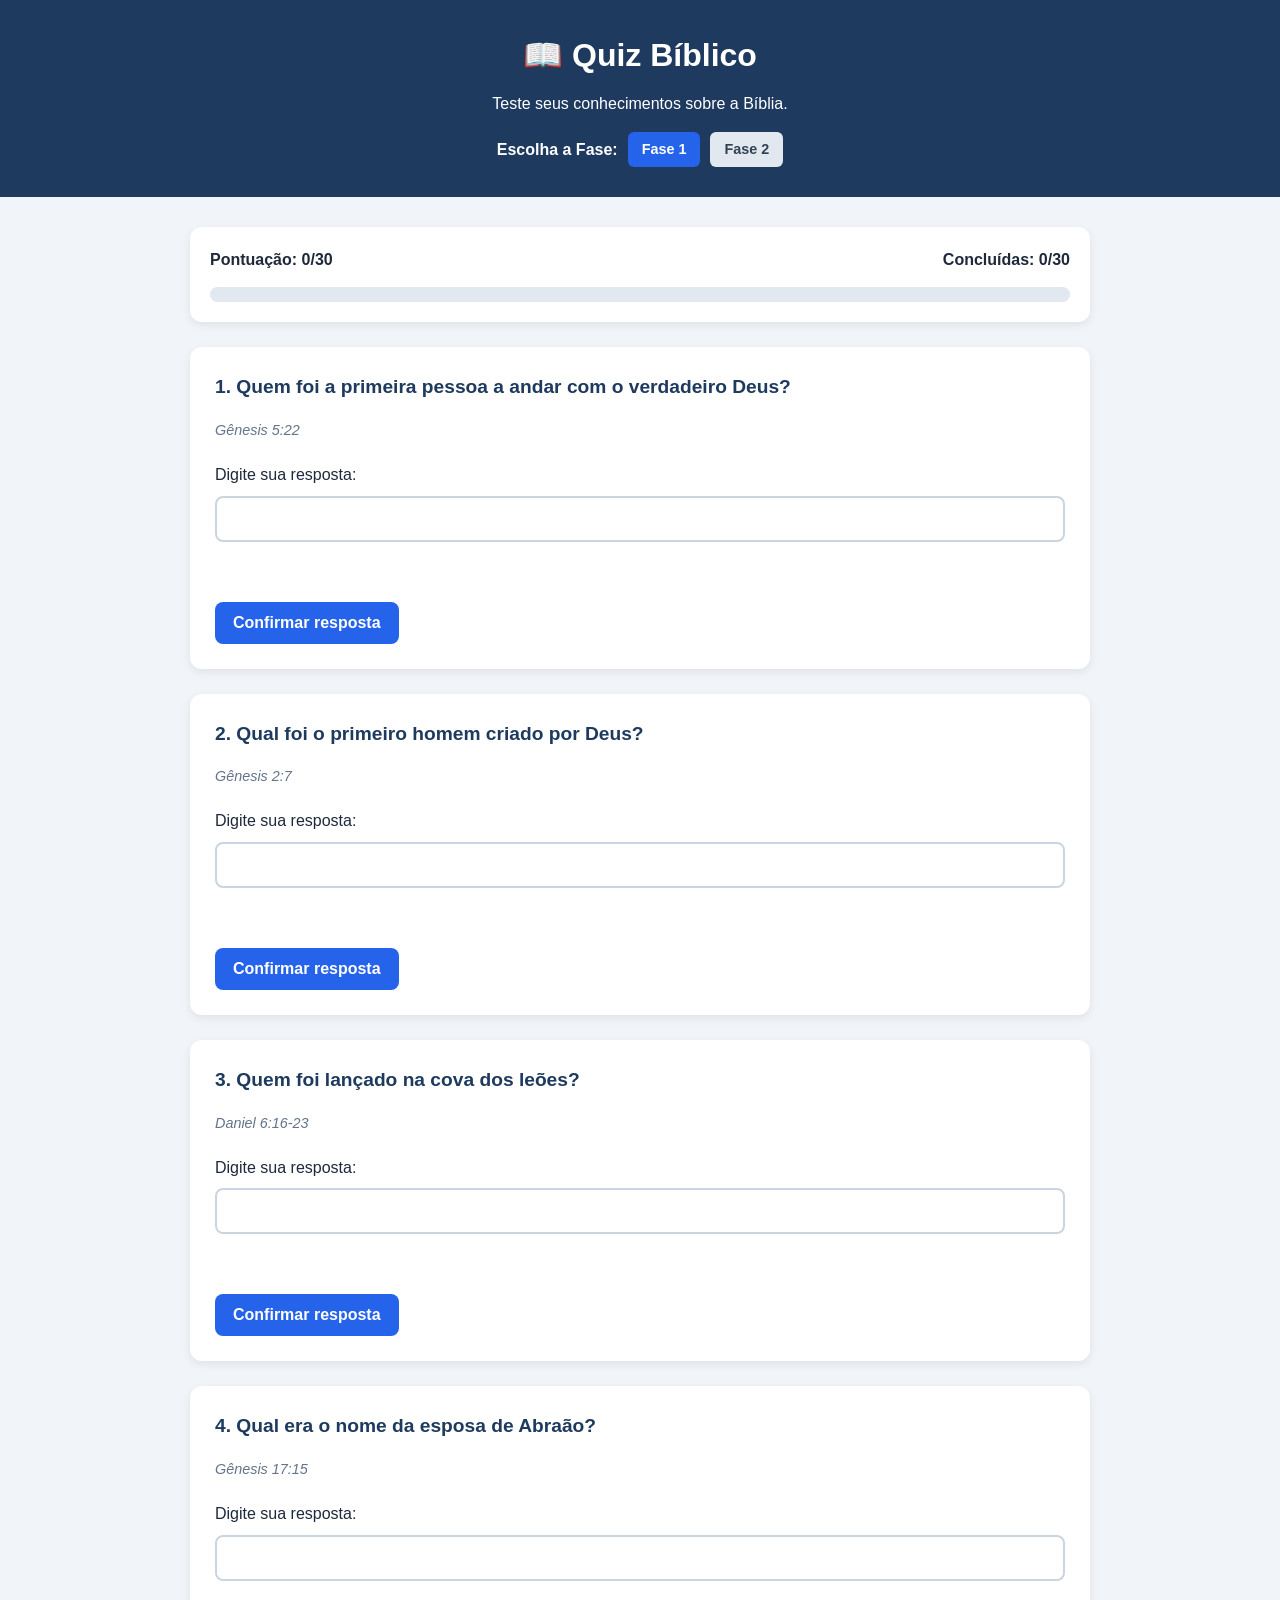
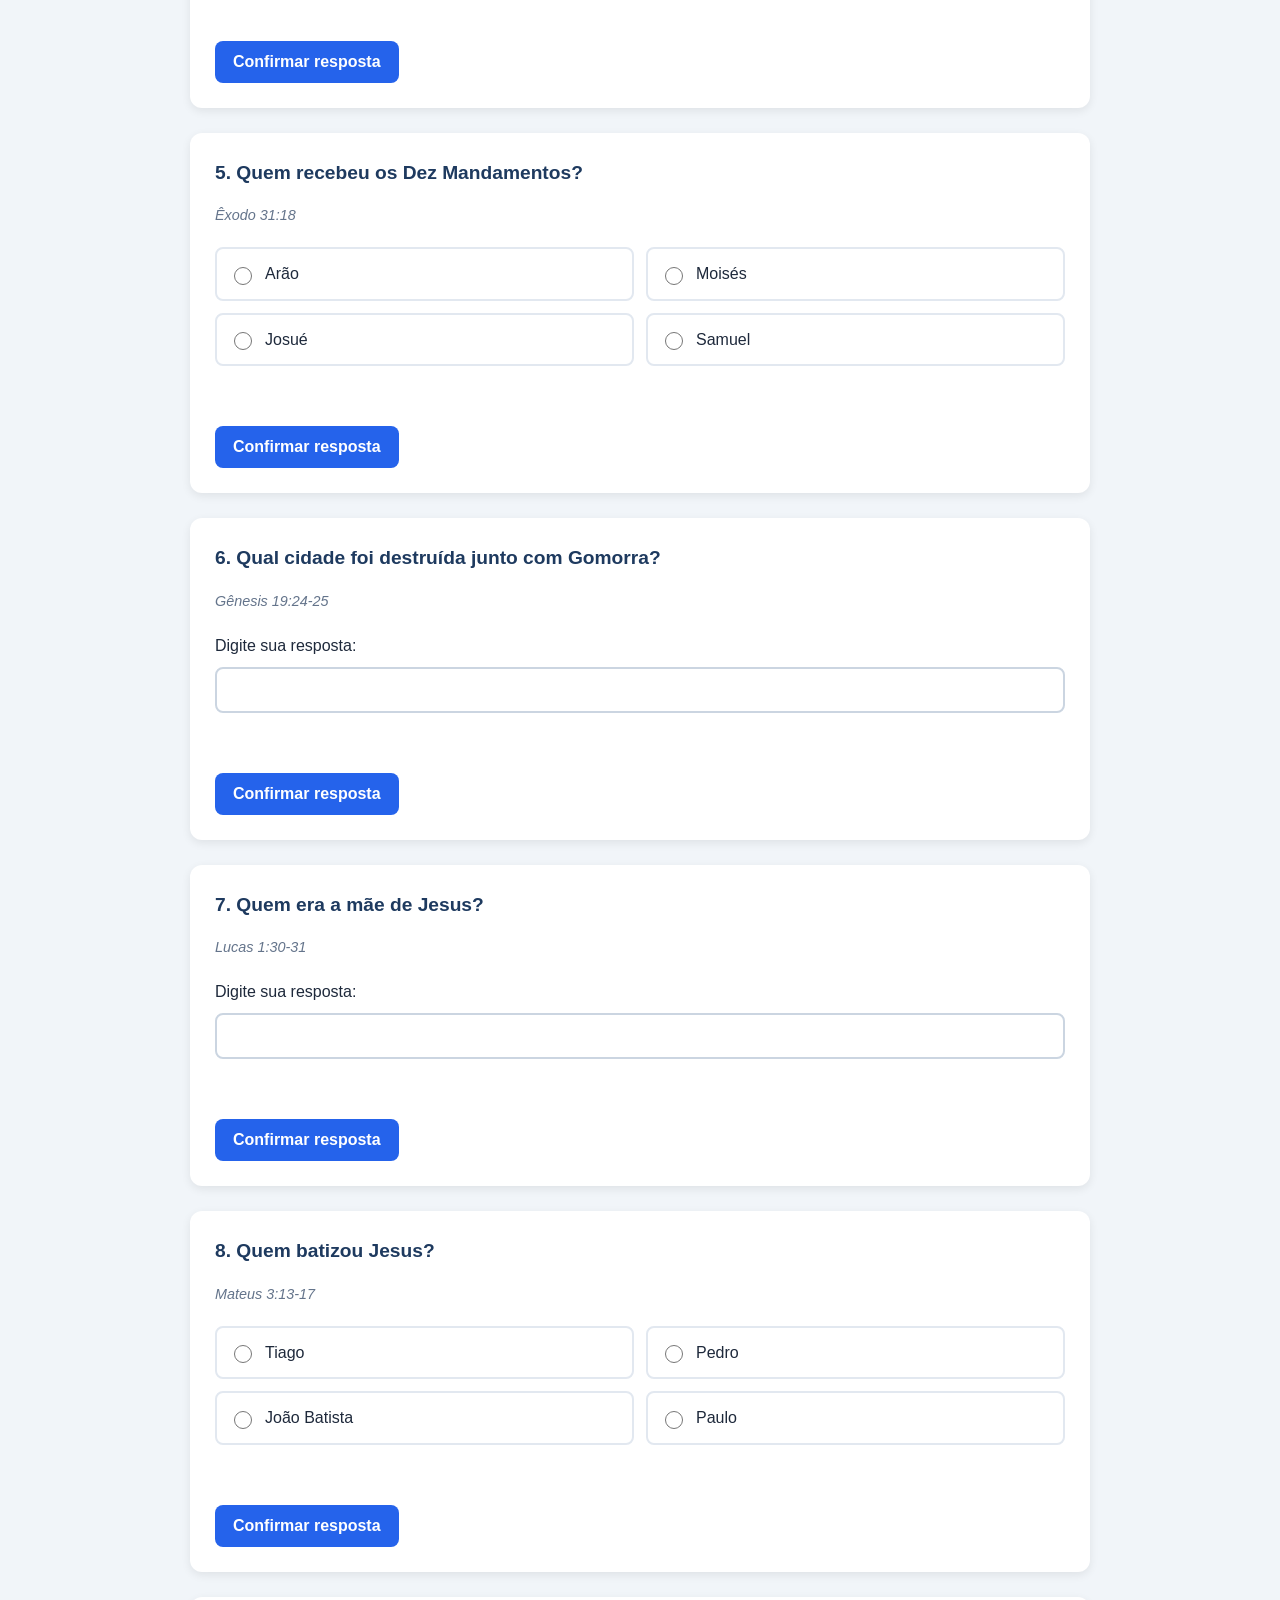
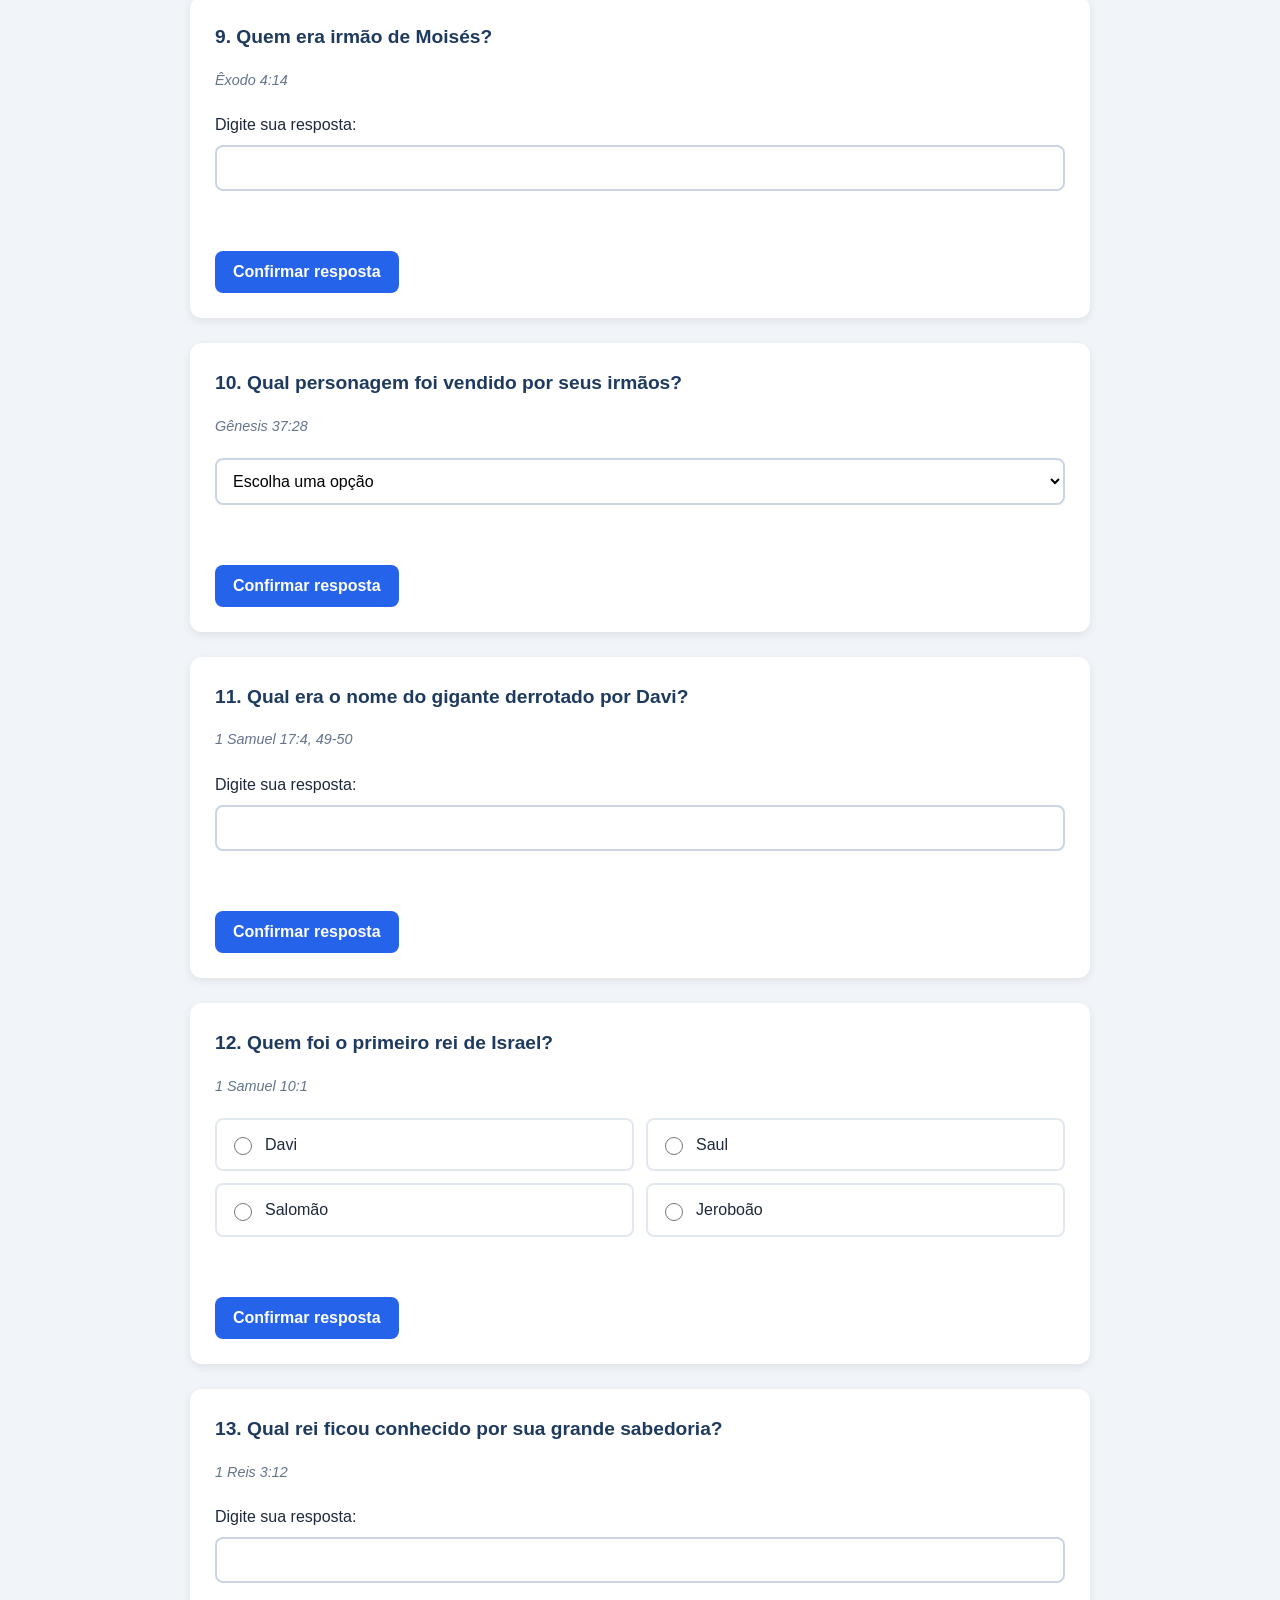
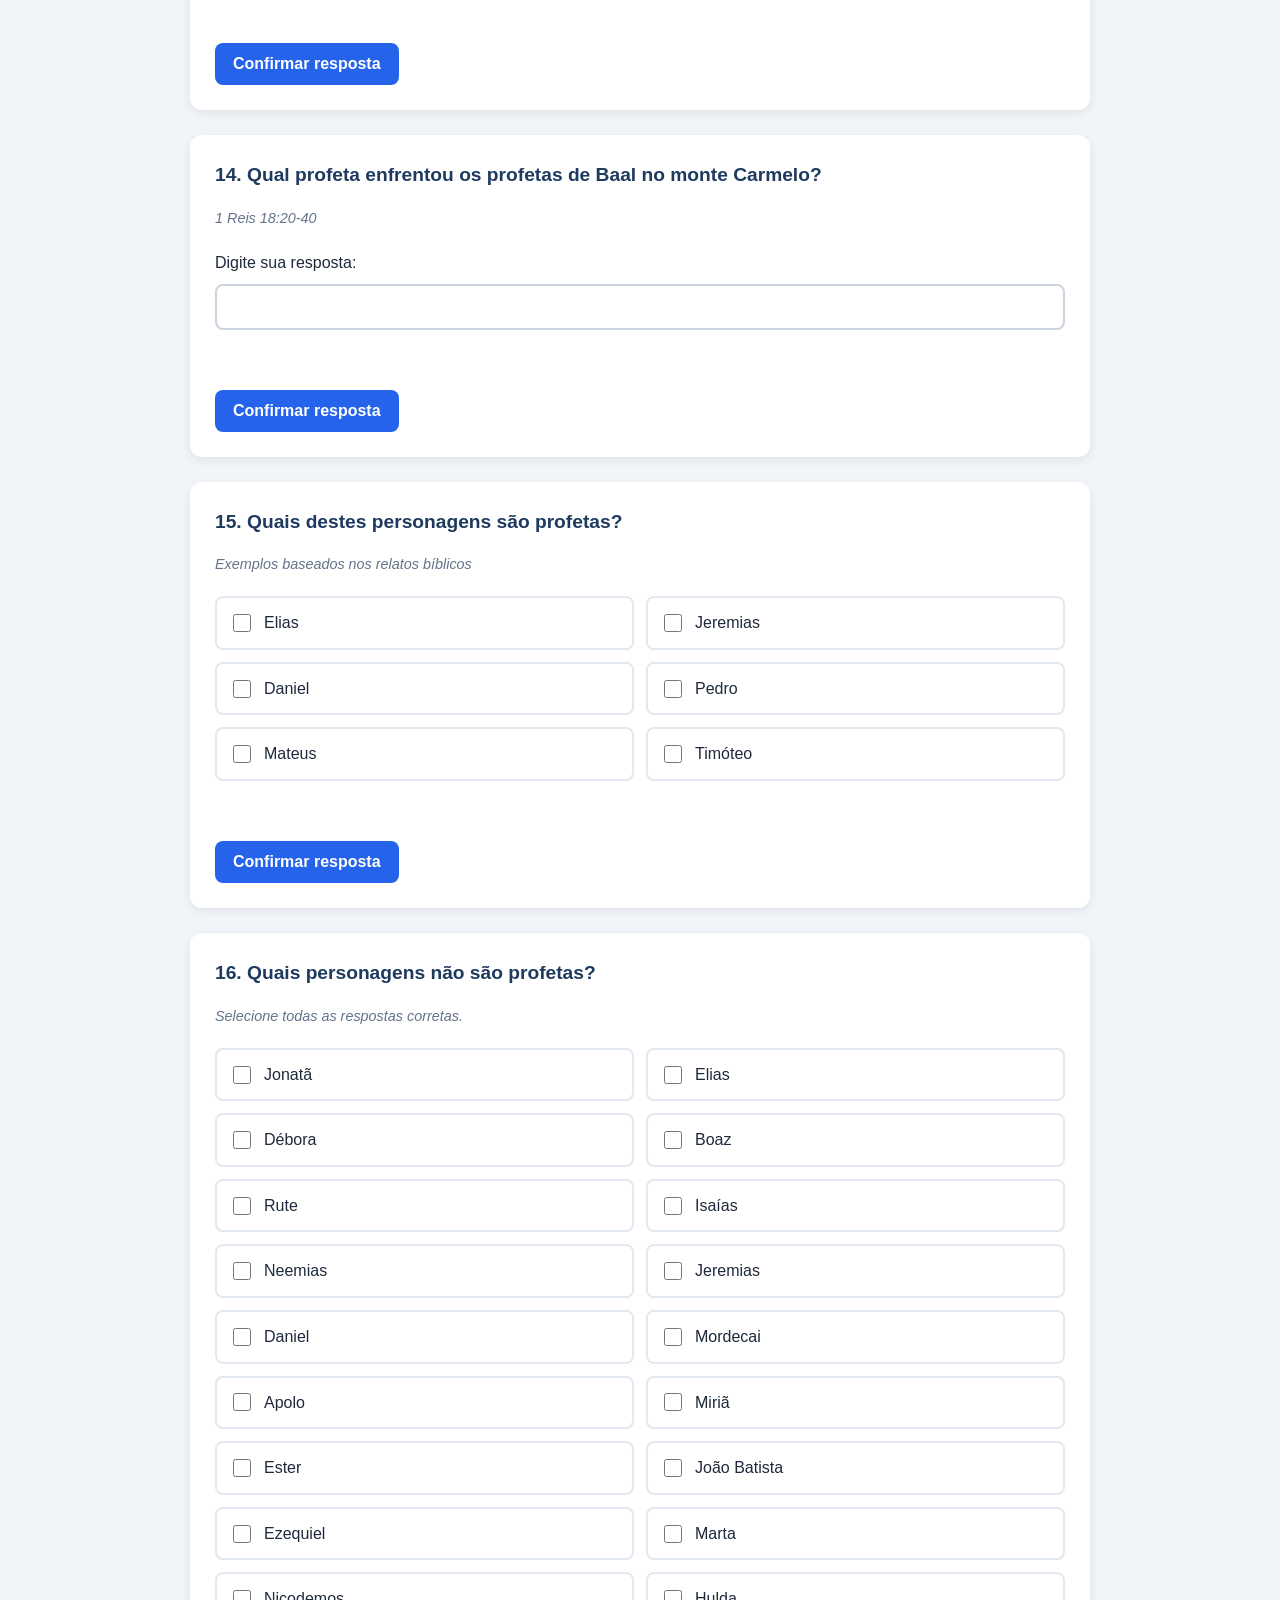
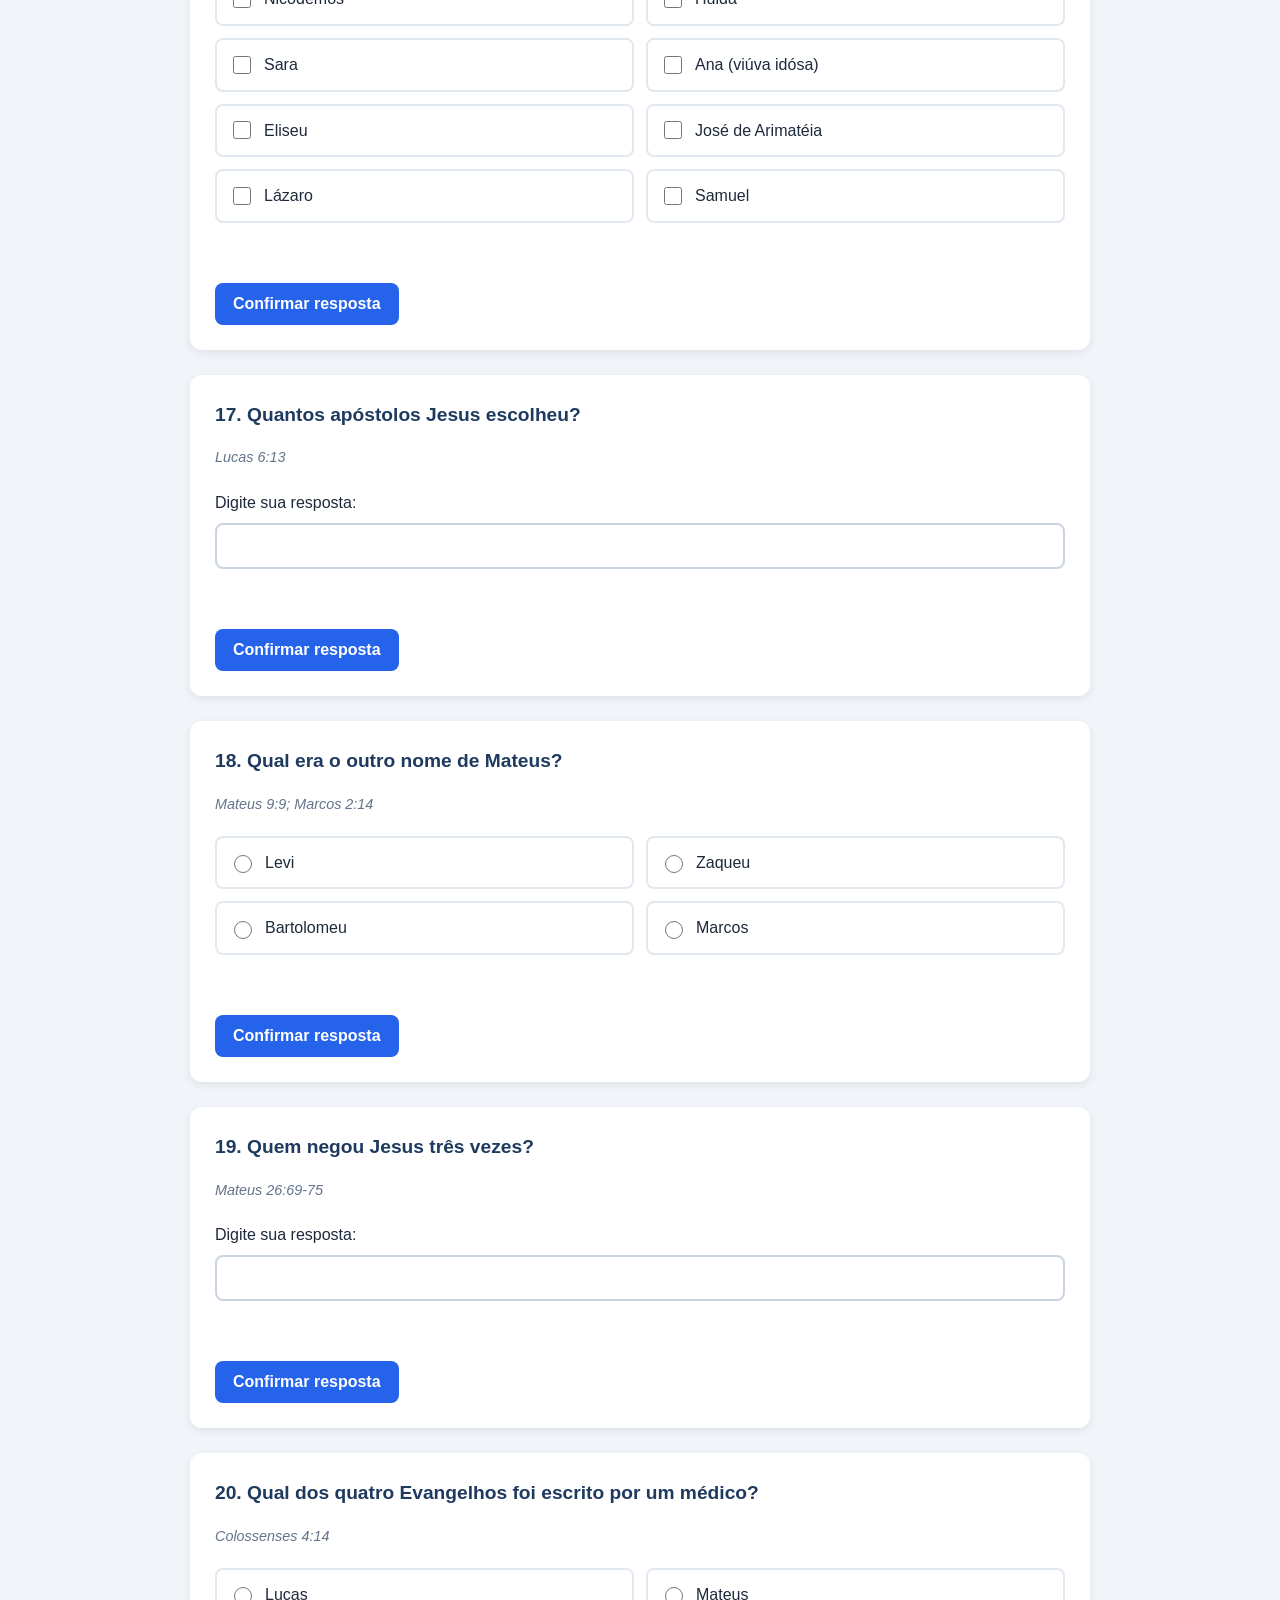
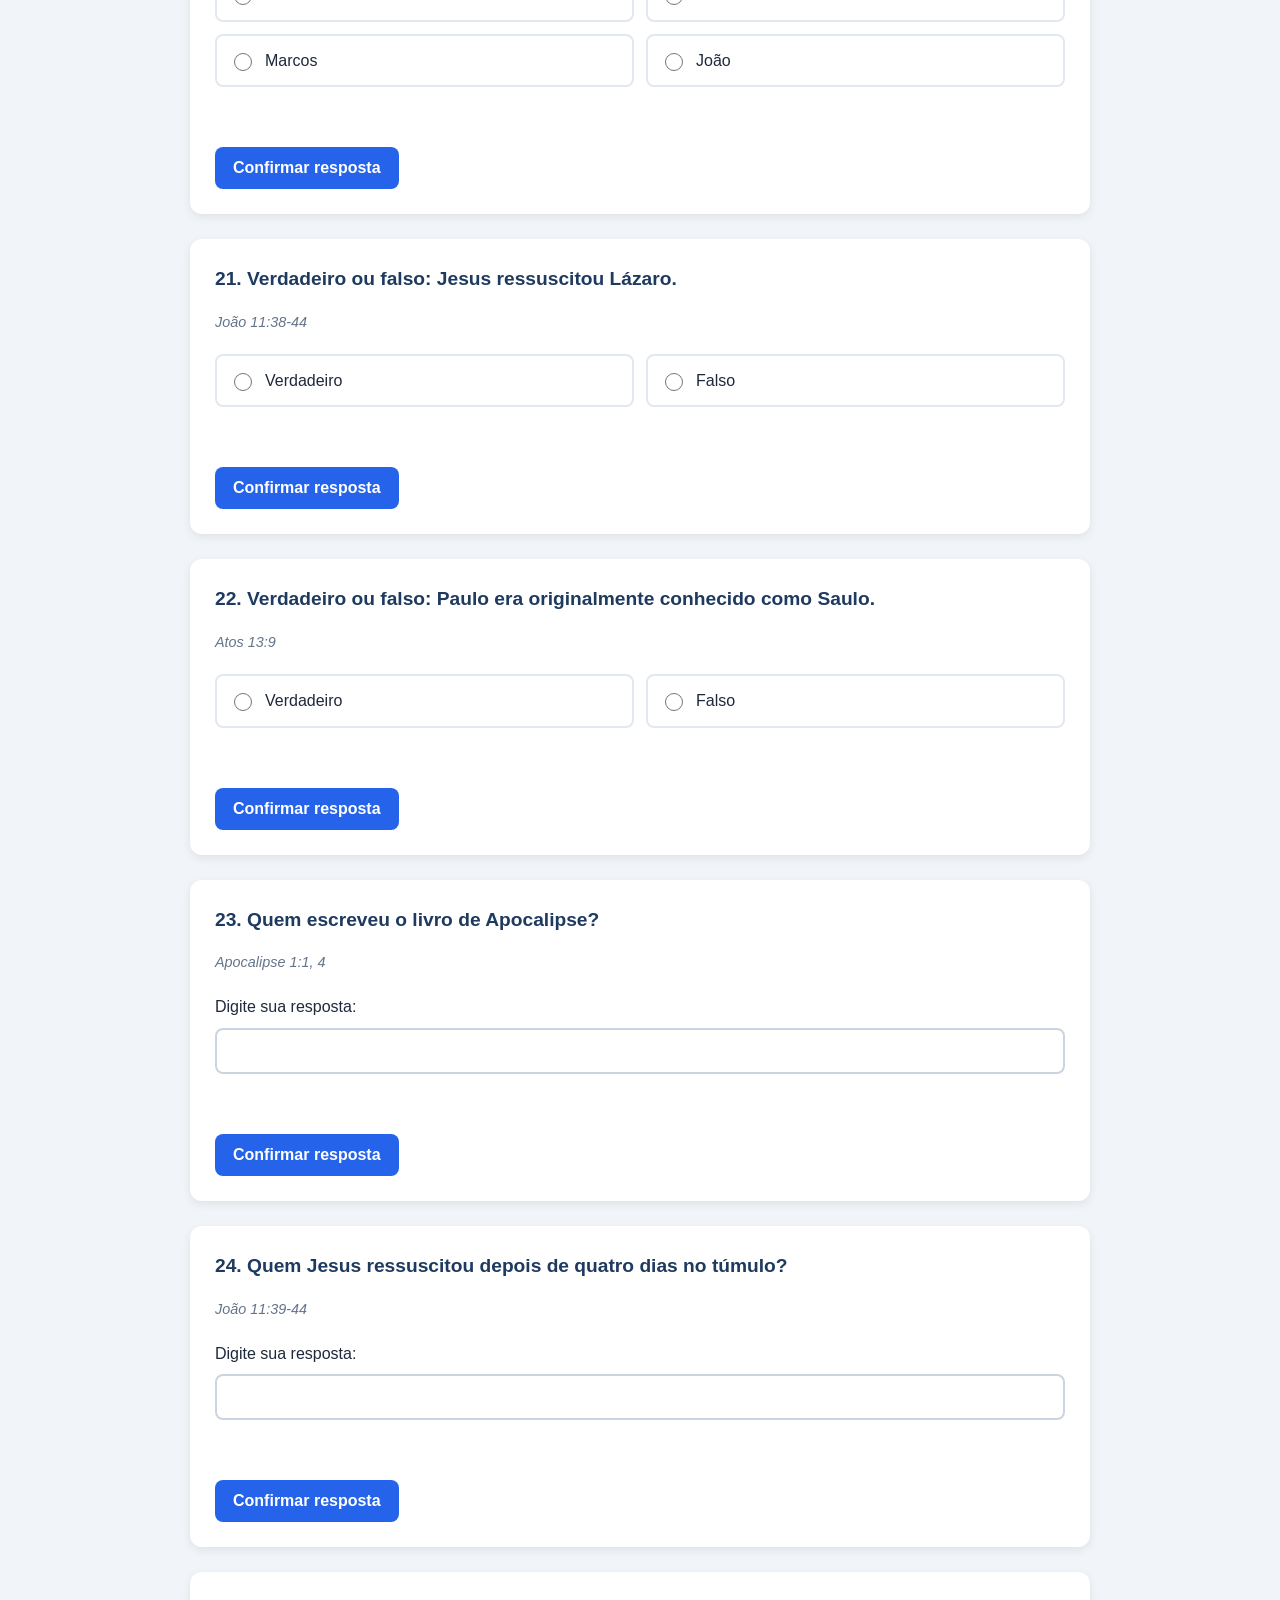
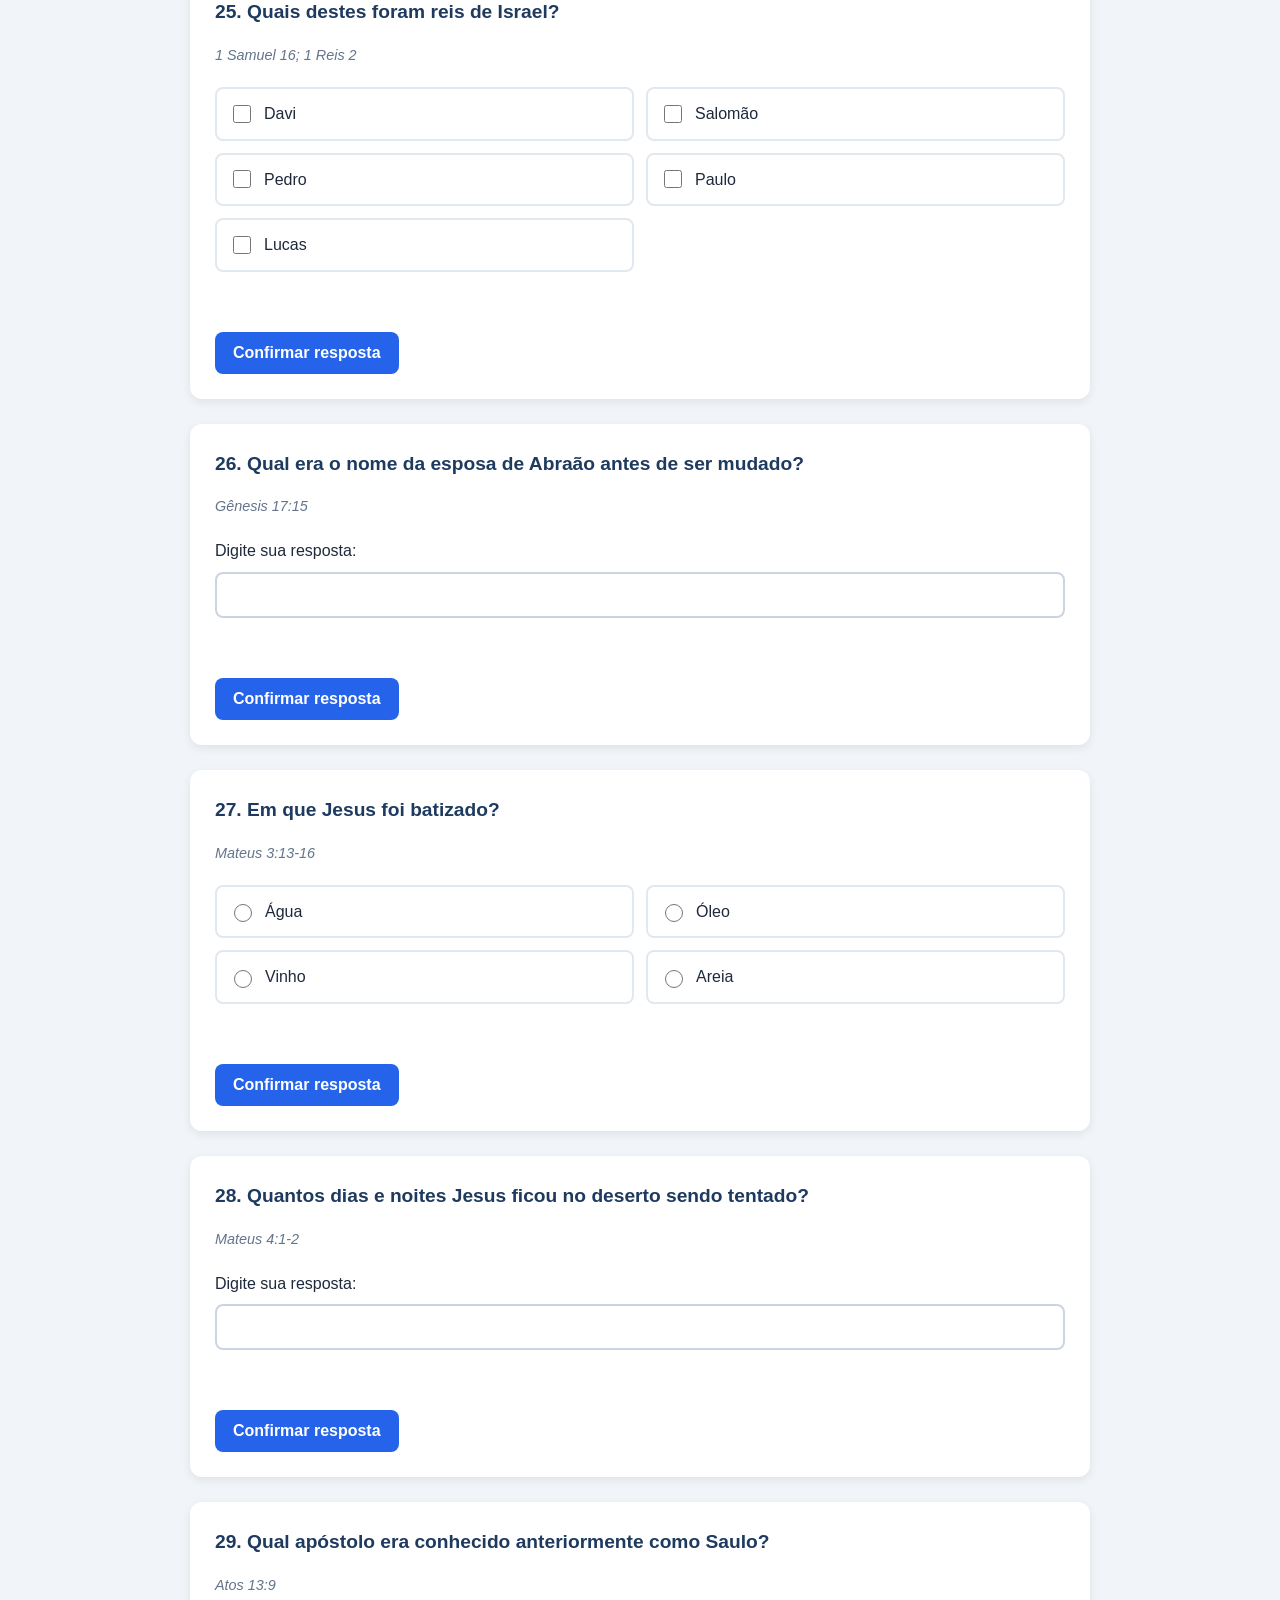
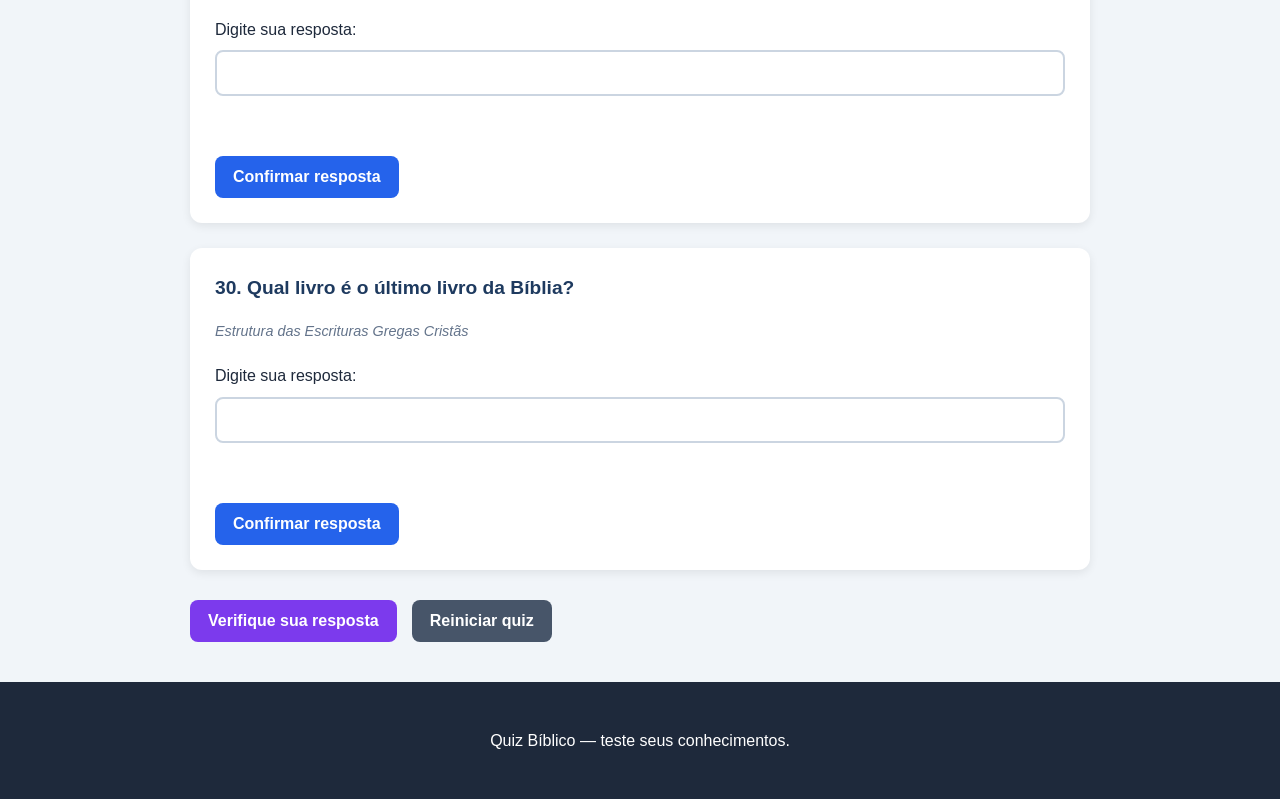
==== index.html @ 2a15ada2 "Ajusta link da Fase 2 para a web" ====
<!DOCTYPE html>
<html lang="pt-BR">

<head>
    <meta charset="UTF-8">

    <meta
        name="viewport"
        content="width=device-width, initial-scale=1.0">

    <title>Quiz Bíblico</title>

   <link rel="stylesheet" href="style.css">
</head>


<body>


    <!-- =====================================================
         CABEÇALHO
    ====================================================== -->

    <header>

        <h1>📖 Quiz Bíblico</h1>

        <p>
            Teste seus conhecimentos sobre a Bíblia.
        </p>

        <!-- SELETOR DE NÍVEL / FASES -->
        <div class="selecao-fase">
            <span>Escolha a Fase:</span>
            <a href="index.html" class="botao-fase ativa">Fase 1</a>
            <a href="https://guilhermejjw.github.io/quiz-bíblico-nível-2/" class="botao-fase">Fase 2</a>
        </div>

    </header>


    <!-- =====================================================
         CONTEÚDO PRINCIPAL
    ====================================================== -->

    <main>


        <!-- =================================================
             PAINEL
        ================================================== -->

        <section
            class="painel"
            aria-label="Informações do quiz">

            <div class="informacoes">

                <div>
                    Pontuação:
                    <span id="pontuacao">0</span>/30
                </div>
                

                <div>
                    Concluídas:
                    <span id="concluidas">0</span>/30
                </div>

            </div>

            <div class="barra-container">

                <div
                    class="barra-progresso"
                    id="barraProgresso">
                </div>

            </div>

        </section>



        <!-- =================================================
             QUIZ
        ================================================== -->

        <form id="quiz">


            <!-- =================================================
                 PERGUNTA 1
            ================================================== -->

            <section class="pergunta">

                <h2>
                    1. Quem foi a primeira pessoa a andar com o verdadeiro Deus?
                </h2>

                <span class="referencia">
                    Gênesis 5:22
                </span>

                <label for="p1">
                    Digite sua resposta:
                </label>

                <input
                    type="text"
                    id="p1"
                    class="campo-texto"
                    autocomplete="off">

                <div
                    id="msg1"
                    class="mensagem"
                    aria-live="polite">
                </div>

                <button
                    type="button"
                    class="botao-confirmar"
                    onclick="verificarQuestao(1)">

                    Confirmar resposta

                </button>

            </section>



            <!-- =================================================
                 PERGUNTA 2
            ================================================== -->

            <section class="pergunta">

                <h2>
                    2. Qual foi o primeiro homem criado por Deus?
                </h2>

                <span class="referencia">
                    Gênesis 2:7
                </span>

                <label for="p2">
                    Digite sua resposta:
                </label>

                <input
                    type="text"
                    id="p2"
                    class="campo-texto"
                    autocomplete="off">

                <div
                    id="msg2"
                    class="mensagem"
                    aria-live="polite">
                </div>

                <button
                    type="button"
                    class="botao-confirmar"
                    onclick="verificarQuestao(2)">

                    Confirmar resposta

                </button>

            </section>



            <!-- =================================================
                 PERGUNTA 3
            ================================================== -->

            <section class="pergunta">

                <h2>
                    3. Quem foi lançado na cova dos leões?
                </h2>

                <span class="referencia">
                    Daniel 6:16-23
                </span>

                <label for="p3">
                    Digite sua resposta:
                </label>

                <input
                    type="text"
                    id="p3"
                    class="campo-texto"
                    autocomplete="off">

                <div
                    id="msg3"
                    class="mensagem"
                    aria-live="polite">
                </div>

                <button
                    type="button"
                    class="botao-confirmar"
                    onclick="verificarQuestao(3)">

                    Confirmar resposta

                </button>

            </section>



            <!-- =================================================
                 PERGUNTA 4
            ================================================== -->

            <section class="pergunta">

                <h2>
                    4. Qual era o nome da esposa de Abraão?
                </h2>

                <span class="referencia">
                    Gênesis 17:15
                </span>

                <label for="p4">
                    Digite sua resposta:
                </label>

                <input
                    type="text"
                    id="p4"
                    class="campo-texto"
                    autocomplete="off">

                <div
                    id="msg4"
                    class="mensagem"
                    aria-live="polite">
                </div>

                <button
                    type="button"
                    class="botao-confirmar"
                    onclick="verificarQuestao(4)">

                    Confirmar resposta

                </button>

            </section>



            <!-- =================================================
                 PERGUNTA 5
            ================================================== -->

            <section class="pergunta">

                <h2>
                    5. Quem recebeu os Dez Mandamentos?
                </h2>

                <span class="referencia">
                    Êxodo 31:18
                </span>

                <div class="opcoes">

                    <label class="opcao">
                        <input
                            type="radio"
                            name="p5"
                            value="arao">
                        Arão
                    </label>

                    <label class="opcao">
                        <input
                            type="radio"
                            name="p5"
                            value="moises">
                        Moisés
                    </label>

                    <label class="opcao">
                        <input
                            type="radio"
                            name="p5"
                            value="josue">
                        Josué
                    </label>

                    <label class="opcao">
                        <input
                            type="radio"
                            name="p5"
                            value="samuel">
                        Samuel
                    </label>

                </div>

                <div
                    id="msg5"
                    class="mensagem"
                    aria-live="polite">
                </div>

                <button
                    type="button"
                    class="botao-confirmar"
                    onclick="verificarQuestao(5)">

                    Confirmar resposta

                </button>

            </section>



            <!-- =================================================
                 PERGUNTA 6
            ================================================== -->

            <section class="pergunta">

                <h2>
                    6. Qual cidade foi destruída junto com Gomorra?
                </h2>

                <span class="referencia">
                    Gênesis 19:24-25
                </span>

                <label for="p6">
                    Digite sua resposta:
                </label>

                <input
                    type="text"
                    id="p6"
                    class="campo-texto"
                    autocomplete="off">

                <div
                    id="msg6"
                    class="mensagem"
                    aria-live="polite">
                </div>

                <button
                    type="button"
                    class="botao-confirmar"
                    onclick="verificarQuestao(6)">

                    Confirmar resposta

                </button>

            </section>



            <!-- =================================================
                 PERGUNTA 7
            ================================================== -->

            <section class="pergunta">

                <h2>
                    7. Quem era a mãe de Jesus?
                </h2>

                <span class="referencia">
                    Lucas 1:30-31
                </span>

                <label for="p7">
                    Digite sua resposta:
                </label>

                <input
                    type="text"
                    id="p7"
                    class="campo-texto"
                    autocomplete="off">

                <div
                    id="msg7"
                    class="mensagem"
                    aria-live="polite">
                </div>

                <button
                    type="button"
                    class="botao-confirmar"
                    onclick="verificarQuestao(7)">

                    Confirmar resposta

                </button>

            </section>



            <!-- =================================================
                 PERGUNTA 8
            ================================================== -->

            <section class="pergunta">

                <h2>
                    8. Quem batizou Jesus?
                </h2>

                <span class="referencia">
                    Mateus 3:13-17
                </span>

                <div class="opcoes">

                    <label class="opcao">
                        <input
                            type="radio"
                            name="p8"
                            value="tiago">
                        Tiago
                    </label>

                    <label class="opcao">
                        <input
                            type="radio"
                            name="p8"
                            value="pedro">
                        Pedro
                    </label>

                    <label class="opcao">
                        <input
                            type="radio"
                            name="p8"
                            value="joao">
                        João Batista
                    </label>

                    <label class="opcao">
                        <input
                            type="radio"
                            name="p8"
                            value="Paulo">
                        Paulo
                    </label>

                </div>

                <div
                    id="msg8"
                    class="mensagem"
                    aria-live="polite">
                </div>

                <button
                    type="button"
                    class="botao-confirmar"
                    onclick="verificarQuestao(8)">

                    Confirmar resposta

                </button>

            </section>



            <!-- =================================================
                 PERGUNTA 9
            ================================================== -->

            <section class="pergunta">

                <h2>
                    9. Quem era irmão de Moisés?
                </h2>

                <span class="referencia">
                    Êxodo 4:14
                </span>

                <label for="p9">
                    Digite sua resposta:
                </label>

                <input
                    type="text"
                    id="p9"
                    class="campo-texto"
                    autocomplete="off">

                <div
                    id="msg9"
                    class="mensagem"
                    aria-live="polite">
                </div>

                <button
                    type="button"
                    class="botao-confirmar"
                    onclick="verificarQuestao(9)">

                    Confirmar resposta

                </button>

            </section>



            <!-- =================================================
                 PERGUNTA 10
            ================================================== -->

            <section class="pergunta">

                <h2>
                    10. Qual personagem foi vendido por seus irmãos?
                </h2>

                <span class="referencia">
                    Gênesis 37:28
                </span>

                <select id="p10">

                    <option value="">
                        Escolha uma opção
                    </option>

                    <option value="jose">
                        José
                    </option>

                    <option value="benjamim">
                        Benjamim
                    </option>

                    <option value="isaque">
                        Isaque
                    </option>

                    <option value="jacó">
                        Jacó
                    </option>

                </select>

                <div
                    id="msg10"
                    class="mensagem"
                    aria-live="polite">
                </div>

                <button
                    type="button"
                    class="botao-confirmar"
                    onclick="verificarQuestao(10)">

                    Confirmar resposta

                </button>

            </section>



            <!-- =================================================
                 PERGUNTA 11
            ================================================== -->

            <section class="pergunta">

                <h2>
                    11. Qual era o nome do gigante derrotado por Davi?
                </h2>

                <span class="referencia">
                    1 Samuel 17:4, 49-50
                </span>

                <label for="p11">
                    Digite sua resposta:
                </label>

                <input
                    type="text"
                    id="p11"
                    class="campo-texto"
                    autocomplete="off">

                <div
                    id="msg11"
                    class="mensagem"
                    aria-live="polite">
                </div>

                <button
                    type="button"
                    class="botao-confirmar"
                    onclick="verificarQuestao(11)">

                    Confirmar resposta

                </button>

            </section>



            <!-- =================================================
                 PERGUNTA 12
            ================================================== -->

            <section class="pergunta">

                <h2>
                    12. Quem foi o primeiro rei de Israel?
                </h2>

                <span class="referencia">
                    1 Samuel 10:1
                </span>

                <div class="opcoes">

                    <label class="opcao">
                        <input
                            type="radio"
                            name="p12"
                            value="davi">
                        Davi
                    </label>

                    <label class="opcao">
                        <input
                            type="radio"
                            name="p12"
                            value="saul">
                        Saul
                    </label>

                    <label class="opcao">
                        <input
                            type="radio"
                            name="p12"
                            value="salomao">
                        Salomão
                    </label>

                    <label class="opcao">
                        <input
                            type="radio"
                            name="p12"
                            value="jeroboao">
                        Jeroboão
                    </label>

                </div>

                <div
                    id="msg12"
                    class="mensagem"
                    aria-live="polite">
                </div>

                <button
                    type="button"
                    class="botao-confirmar"
                    onclick="verificarQuestao(12)">

                    Confirmar resposta

                </button>

            </section>



            <!-- =================================================
                 PERGUNTA 13
            ================================================== -->

            <section class="pergunta">

                <h2>
                    13. Qual rei ficou conhecido por sua grande sabedoria?
                </h2>

                <span class="referencia">
                    1 Reis 3:12
                </span>

                <label for="p13">
                    Digite sua resposta:
                </label>

                <input
                    type="text"
                    id="p13"
                    class="campo-texto"
                    autocomplete="off">

                <div
                    id="msg13"
                    class="mensagem"
                    aria-live="polite">
                </div>

                <button
                    type="button"
                    class="botao-confirmar"
                    onclick="verificarQuestao(13)">

                    Confirmar resposta

                </button>

            </section>



            <!-- =================================================
                 PERGUNTA 14
            ================================================== -->

            <section class="pergunta">

                <h2>
                    14. Qual profeta enfrentou os profetas de Baal no monte Carmelo?
                </h2>

                <span class="referencia">
                    1 Reis 18:20-40
                </span>

                <label for="p14">
                    Digite sua resposta:
                </label>

                <input
                    type="text"
                    id="p14"
                    class="campo-texto"
                    autocomplete="off">

                <div
                    id="msg14"
                    class="mensagem"
                    aria-live="polite">
                </div>

                <button
                    type="button"
                    class="botao-confirmar"
                    onclick="verificarQuestao(14)">

                    Confirmar resposta

                </button>

            </section>



            <!-- =================================================
                 PERGUNTA 15
            ================================================== -->

            <section class="pergunta">

                <h2>
                    15. Quais destes personagens são profetas?
                </h2>

                <span class="referencia">
                    Exemplos baseados nos relatos bíblicos
                </span>

                <div class="opcoes">

                    <label class="opcao">
                        <input
                            type="checkbox"
                            name="p15"
                            value="elias">
                        Elias
                    </label>

                    <label class="opcao">
                        <input
                            type="checkbox"
                            name="p15"
                            value="jeremias">
                        Jeremias
                    </label>

                    <label class="opcao">
                        <input
                            type="checkbox"
                            name="p15"
                            value="daniel">
                        Daniel
                    </label>

                    <label class="opcao">
                        <input
                            type="checkbox"
                            name="p15"
                            value="pedro">
                        Pedro
                    </label>

                    <label class="opcao">
                        <input
                            type="checkbox"
                            name="p15"
                            value="mateus">
                        Mateus
                    </label>

                    <label class="opcao">
                        <input
                            type="checkbox"
                            name="p15"
                            value="timoteo">
                        Timóteo
                    </label>

                </div>

                <div
                    id="msg15"
                    class="mensagem"
                    aria-live="polite">
                </div>

                <button
                    type="button"
                    class="botao-confirmar"
                    onclick="verificarQuestao(15)">

                    Confirmar resposta

                </button>

            </section>



            <!-- =================================================
                 PERGUNTA 16
            ================================================== -->

            <section class="pergunta">

                <h2>
                    16. Quais personagens não são profetas?
                </h2>

                <span class="referencia">
                    Selecione todas as respostas corretas.
                </span>

                <div class="opcoes">

                    <label class="opcao">
    <input type="checkbox" name="p16" value="jonata">
    Jonatã
</label>

<label class="opcao">
    <input type="checkbox" name="p16" value="elias">
    Elias
</label>

<label class="opcao">
    <input type="checkbox" name="p16" value="debora">
    Débora
</label>

<label class="opcao">
    <input type="checkbox" name="p16" value="boaz">
    Boaz
</label>

<label class="opcao">
    <input type="checkbox" name="p16" value="rute">
    Rute
</label>

<label class="opcao">
    <input type="checkbox" name="p16" value="isaias">
    Isaías
</label>

<label class="opcao">
    <input type="checkbox" name="p16" value="neemias">
    Neemias
</label>

<label class="opcao">
    <input type="checkbox" name="p16" value="jeremias">
    Jeremias
</label>

<label class="opcao">
    <input type="checkbox" name="p16" value="daniel">
    Daniel
</label>

<label class="opcao">
    <input type="checkbox" name="p16" value="mordecai">
    Mordecai
</label>

<label class="opcao">
    <input type="checkbox" name="p16" value="apolo">
    Apolo
</label>

<label class="opcao">
    <input type="checkbox" name="p16" value="miria">
    Miriã
</label>

<label class="opcao">
    <input type="checkbox" name="p16" value="ester">
    Ester
</label>

<label class="opcao">
    <input type="checkbox" name="p16" value="joaobatista">
    João Batista
</label>

<label class="opcao">
    <input type="checkbox" name="p16" value="ezequiel">
    Ezequiel
</label>

<label class="opcao">
    <input type="checkbox" name="p16" value="marta">
    Marta
</label>

<label class="opcao">
    <input type="checkbox" name="p16" value="nicodemos">
    Nicodemos
</label>

<label class="opcao">
    <input type="checkbox" name="p16" value="hulda">
    Hulda
</label>

<label class="opcao">
    <input type="checkbox" name="p16" value="sara">
    Sara
</label>

<label class="opcao">
    <input type="checkbox" name="p16" value="ana">
    Ana (viúva idósa)
</label>

<label class="opcao">
    <input type="checkbox" name="p16" value="eliseu">
    Eliseu
</label>

<label class="opcao">
    <input type="checkbox" name="p16" value="josearimateia">
    José de Arimatéia
</label>

<label class="opcao">
    <input type="checkbox" name="p16" value="lazaro">
    Lázaro
</label>

<label class="opcao">
    <input type="checkbox" name="p16" value="samuel">
    Samuel
</label>

                </div>

                <div
                    id="msg16"
                    class="mensagem"
                    aria-live="polite">
                </div>

                <button
                    type="button"
                    class="botao-confirmar"
                    onclick="verificarQuestao(16)">

                    Confirmar resposta

                </button>

            </section>



            <!-- =================================================
                 PERGUNTA 17
            ================================================== -->

            <section class="pergunta">

                <h2>
                    17. Quantos apóstolos Jesus escolheu?
                </h2>

                <span class="referencia">
                    Lucas 6:13
                </span>

                <label for="p17">
                    Digite sua resposta:
                </label>

                <input
                    type="text"
                    id="p17"
                    class="campo-texto"
                    autocomplete="off">

                <div
                    id="msg17"
                    class="mensagem"
                    aria-live="polite">
                </div>

                <button
                    type="button"
                    class="botao-confirmar"
                    onclick="verificarQuestao(17)">

                    Confirmar resposta

                </button>

            </section>



            <!-- =================================================
                 PERGUNTA 18
            ================================================== -->

            <section class="pergunta">

                <h2>
                    18. Qual era o outro nome de Mateus?
                </h2>

                <span class="referencia">
                    Mateus 9:9; Marcos 2:14
                </span>

                <div class="opcoes">

                    <label class="opcao">
                        <input
                            type="radio"
                            name="p18"
                            value="levi">
                        Levi
                    </label>

                    <label class="opcao">
                        <input
                            type="radio"
                            name="p18"
                            value="zaqueu">
                        Zaqueu
                    </label>

                    <label class="opcao">
                        <input
                            type="radio"
                            name="p18"
                            value="bartolomeu">
                        Bartolomeu
                    </label>

                    <label class="opcao">
                        <input
                            type="radio"
                            name="p18"
                            value="marcos">
                        Marcos
                    </label>

                </div>

                <div
                    id="msg18"
                    class="mensagem"
                    aria-live="polite">
                </div>

                <button
                    type="button"
                    class="botao-confirmar"
                    onclick="verificarQuestao(18)">

                    Confirmar resposta

                </button>

            </section>



            <!-- =================================================
                 PERGUNTA 19
            ================================================== -->

            <section class="pergunta">

                <h2>
                    19. Quem negou Jesus três vezes?
                </h2>

                <span class="referencia">
                    Mateus 26:69-75
                </span>

                <label for="p19">
                    Digite sua resposta:
                </label>

                <input
                    type="text"
                    id="p19"
                    class="campo-texto"
                    autocomplete="off">

                <div
                    id="msg19"
                    class="mensagem"
                    aria-live="polite">
                </div>

                <button
                    type="button"
                    class="botao-confirmar"
                    onclick="verificarQuestao(19)">

                    Confirmar resposta

                </button>

            </section>



            <!-- =================================================
                 PERGUNTA 20
            ================================================== -->

            <section class="pergunta">

                <h2>
                    20. Qual dos quatro Evangelhos foi escrito por um médico?
                </h2>

                <span class="referencia">
                    Colossenses 4:14
                </span>

                <div class="opcoes">

                    <label class="opcao">
                        <input
                            type="radio"
                            name="p20"
                            value="lucas">
                        Lucas
                    </label>

                    <label class="opcao">
                        <input
                            type="radio"
                            name="p20"
                            value="mateus">
                        Mateus
                    </label>

                    <label class="opcao">
                        <input
                            type="radio"
                            name="p20"
                            value="marcos">
                        Marcos
                    </label>

                    <label class="opcao">
                        <input
                            type="radio"
                            name="p20"
                            value="joao">
                        João
                    </label>

                </div>

                <div
                    id="msg20"
                    class="mensagem"
                    aria-live="polite">
                </div>

                <button
                    type="button"
                    class="botao-confirmar"
                    onclick="verificarQuestao(20)">

                    Confirmar resposta

                </button>

            </section>



            <!-- =================================================
                 PERGUNTA 21
            ================================================== -->

            <section class="pergunta">

                <h2>
                    21. Verdadeiro ou falso: Jesus ressuscitou Lázaro.
                </h2>

                <span class="referencia">
                    João 11:38-44
                </span>

                <div class="opcoes">

                    <label class="opcao">
                        <input
                            type="radio"
                            name="p21"
                            value="verdadeiro">
                        Verdadeiro
                    </label>

                    <label class="opcao">
                        <input
                            type="radio"
                            name="p21"
                            value="falso">
                        Falso
                    </label>

                </div>

                <div
                    id="msg21"
                    class="mensagem"
                    aria-live="polite">
                </div>

                <button
                    type="button"
                    class="botao-confirmar"
                    onclick="verificarQuestao(21)">

                    Confirmar resposta

                </button>

            </section>



            <!-- =================================================
                 PERGUNTA 22
            ================================================== -->

            <section class="pergunta">

                <h2>
                    22. Verdadeiro ou falso: Paulo era originalmente conhecido como Saulo.
                </h2>

                <span class="referencia">
                    Atos 13:9
                </span>

                <div class="opcoes">

                    <label class="opcao">
                        <input
                            type="radio"
                            name="p22"
                            value="verdadeiro">
                        Verdadeiro
                    </label>

                    <label class="opcao">
                        <input
                            type="radio"
                            name="p22"
                            value="falso">
                        Falso
                    </label>

                </div>

                <div
                    id="msg22"
                    class="mensagem"
                    aria-live="polite">
                </div>

                <button
                    type="button"
                    class="botao-confirmar"
                    onclick="verificarQuestao(22)">

                    Confirmar resposta

                </button>

            </section>



            <!-- =================================================
                 PERGUNTA 23
            ================================================== -->

            <section class="pergunta">

                <h2>
                    23. Quem escreveu o livro de Apocalipse?
                </h2>

                <span class="referencia">
                    Apocalipse 1:1, 4
                </span>

                <label for="p23">
                    Digite sua resposta:
                </label>

                <input
                    type="text"
                    id="p23"
                    class="campo-texto"
                    autocomplete="off">

                <div
                    id="msg23"
                    class="mensagem"
                    aria-live="polite">
                </div>

                <button
                    type="button"
                    class="botao-confirmar"
                    onclick="verificarQuestao(23)">

                    Confirmar resposta

                </button>

            </section>



            <!-- =================================================
                 PERGUNTA 24
            ================================================== -->

            <section class="pergunta">

                <h2>
                    24. Quem Jesus ressuscitou depois de quatro dias no túmulo?
                </h2>

                <span class="referencia">
                    João 11:39-44
                </span>

                <label for="p24">
                    Digite sua resposta:
                </label>

                <input
                    type="text"
                    id="p24"
                    class="campo-texto"
                    autocomplete="off">

                <div
                    id="msg24"
                    class="mensagem"
                    aria-live="polite">
                </div>

                <button
                    type="button"
                    class="botao-confirmar"
                    onclick="verificarQuestao(24)">

                    Confirmar resposta

                </button>

            </section>



            <!-- =================================================
                 PERGUNTA 25
            ================================================== -->

            <section class="pergunta">

                <h2>
                    25. Quais destes foram reis de Israel?
                </h2>

                <span class="referencia">
                    1 Samuel 16; 1 Reis 2
                </span>

                <div class="opcoes">

                    <label class="opcao">
                        <input
                            type="checkbox"
                            name="p25"
                            value="davi">
                        Davi
                    </label>

                    <label class="opcao">
                        <input
                            type="checkbox"
                            name="p25"
                            value="salomao">
                        Salomão
                    </label>

                    <label class="opcao">
                        <input
                            type="checkbox"
                            name="p25"
                            value="pedro">
                        Pedro
                    </label>

                    <label class="opcao">
                        <input
                            type="checkbox"
                            name="p25"
                            value="paulo">
                        Paulo
                    </label>

                    <label class="opcao">
                        <input
                            type="checkbox"
                            name="p25"
                            value="lucas">
                        Lucas
                    </label>

                </div>

                <div
                    id="msg25"
                    class="mensagem"
                    aria-live="polite">
                </div>

                <button
                    type="button"
                    class="botao-confirmar"
                    onclick="verificarQuestao(25)">

                    Confirmar resposta

                </button>

            </section>



            <!-- =================================================
                 PERGUNTA 26
            ================================================== -->

            <section class="pergunta">

                <h2>
                    26. Qual era o nome da esposa de Abraão antes de ser mudado?
                </h2>

                <span class="referencia">
                    Gênesis 17:15
                </span>

                <label for="p26">
                    Digite sua resposta:
                </label>

                <input
                    type="text"
                    id="p26"
                    class="campo-texto"
                    autocomplete="off">

                <div
                    id="msg26"
                    class="mensagem"
                    aria-live="polite">
                </div>

                <button
                    type="button"
                    class="botao-confirmar"
                    onclick="verificarQuestao(26)">

                    Confirmar resposta

                </button>

            </section>



            <!-- =================================================
                 PERGUNTA 27
            ================================================== -->

            <section class="pergunta">

                <h2>
                    27. Em que Jesus foi batizado?
                </h2>

                <span class="referencia">
                    Mateus 3:13-16
                </span>

                <div class="opcoes">

                    <label class="opcao">
                        <input
                            type="radio"
                            name="p27"
                            value="agua">
                        Água
                    </label>

                    <label class="opcao">
                        <input
                            type="radio"
                            name="p27"
                            value="oleo">
                        Óleo
                    </label>

                    <label class="opcao">
                        <input
                            type="radio"
                            name="p27"
                            value="vinho">
                        Vinho
                    </label>

                    <label class="opcao">
                        <input
                            type="radio"
                            name="p27"
                            value="areia">
                        Areia
                    </label>

                </div>

                <div
                    id="msg27"
                    class="mensagem"
                    aria-live="polite">
                </div>

                <button
                    type="button"
                    class="botao-confirmar"
                    onclick="verificarQuestao(27)">

                    Confirmar resposta

                </button>

            </section>



            <!-- =================================================
                 PERGUNTA 28
            ================================================== -->

            <section class="pergunta">

                <h2>
                    28. Quantos dias e noites Jesus ficou no deserto sendo tentado?
                </h2>

                <span class="referencia">
                    Mateus 4:1-2
                </span>

                <label for="p28">
                    Digite sua resposta:
                </label>

                <input
                    type="text"
                    id="p28"
                    class="campo-texto"
                    autocomplete="off">

                <div
                    id="msg28"
                    class="mensagem"
                    aria-live="polite">
                </div>

                <button
                    type="button"
                    class="botao-confirmar"
                    onclick="verificarQuestao(28)">

                    Confirmar resposta

                </button>

            </section>



            <!-- =================================================
                 PERGUNTA 29
            ================================================== -->

            <section class="pergunta">

                <h2>
                    29. Qual apóstolo era conhecido anteriormente como Saulo?
                </h2>

                <span class="referencia">
                    Atos 13:9
                </span>

                <label for="p29">
                    Digite sua resposta:
                </label>

                <input
                    type="text"
                    id="p29"
                    class="campo-texto"
                    autocomplete="off">

                <div
                    id="msg29"
                    class="mensagem"
                    aria-live="polite">
                </div>

                <button
                    type="button"
                    class="botao-confirmar"
                    onclick="verificarQuestao(29)">

                    Confirmar resposta

                </button>

            </section>



            <!-- =================================================
                 PERGUNTA 30
            ================================================== -->

            <section class="pergunta">

                <h2>
                    30. Qual livro é o último livro da Bíblia?
                </h2>

                <span class="referencia">
                    Estrutura das Escrituras Gregas Cristãs
                </span>

                <label for="p30">
                    Digite sua resposta:
                </label>

                <input
                    type="text"
                    id="p30"
                    class="campo-texto"
                    autocomplete="off">

                <div
                    id="msg30"
                    class="mensagem"
                    aria-live="polite">
                </div>

                <button
                    type="button"
                    class="botao-confirmar"
                    onclick="verificarQuestao(30)">

                    Confirmar resposta

                </button>

            </section>


        </form>



        <!-- =====================================================
             BOTÕES FINAIS
        ====================================================== -->

        <div class="botoes-finais">

            <button
                type="button"
                class="botao-gabarito"
                onclick="mostrarGabarito()">

                Verifique sua resposta

            </button>

            <button
                type="button"
                class="botao-reiniciar"
                onclick="reiniciarQuiz()">

                Reiniciar quiz

            </button>

        </div>



        <!-- =====================================================
             RESULTADO
        ====================================================== -->

        <section
            id="resultado"
            aria-live="polite">

            <h2>Resultado do Quiz</h2>

            <p>
                Você acertou
                <strong id="resultadoPontuacao">0</strong>
                de 30 perguntas.
            </p>

            <p id="mensagemFinal"></p>
            <button
                type="button"
                id="btnNivel2"
                class="botao-confirmar">
                Ir para a Fase 2 ➔
            </button>

        </section>



        <!-- =====================================================
             GABARITO
        ====================================================== -->

        <section
            id="gabarito"
            aria-live="polite">

            <h2>📖 Respostas das 30 perguntas</h2>

            <div class="resposta-gabarito">
                <strong>1.</strong> Noé
            </div>

            <div class="resposta-gabarito">
                <strong>2.</strong> Adão
            </div>

            <div class="resposta-gabarito">
                <strong>3.</strong> Daniel
            </div>

            <div class="resposta-gabarito">
                <strong>4.</strong> Sara
            </div>

            <div class="resposta-gabarito">
                <strong>5.</strong> Moisés
            </div>

            <div class="resposta-gabarito">
                <strong>6.</strong> Sodoma
            </div>

            <div class="resposta-gabarito">
                <strong>7.</strong> Maria
            </div>

            <div class="resposta-gabarito">
                <strong>8.</strong> João Batista
            </div>

            <div class="resposta-gabarito">
                <strong>9.</strong> Arão
            </div>

            <div class="resposta-gabarito">
                <strong>10.</strong> José
            </div>

            <div class="resposta-gabarito">
                <strong>11.</strong> Golias
            </div>

            <div class="resposta-gabarito">
                <strong>12.</strong> Saul
            </div>

            <div class="resposta-gabarito">
                <strong>13.</strong> Salomão
            </div>

            <div class="resposta-gabarito">
                <strong>14.</strong> Elias
            </div>

            <div class="resposta-gabarito">
                <strong>15.</strong> Elias, Jeremias e Daniel
            </div>

            <div class="resposta-gabarito">
                <strong>16.</strong>
                Jonatã, Boaz, Rute, Neemias, Mordecai,
                Apolo, Ester, Marta, Nicodemos, Sara,
                José de Arimatéia e Lázaro.
            </div>

            <div class="resposta-gabarito">
                <strong>17.</strong> 12
            </div>

            <div class="resposta-gabarito">
                <strong>18.</strong> Levi
            </div>

            <div class="resposta-gabarito">
                <strong>19.</strong> Pedro
            </div>

            <div class="resposta-gabarito">
                <strong>20.</strong> Lucas
            </div>

            <div class="resposta-gabarito">
                <strong>21.</strong> Verdadeiro
            </div>

            <div class="resposta-gabarito">
                <strong>22.</strong> Verdadeiro
            </div>

            <div class="resposta-gabarito">
                <strong>23.</strong> João
            </div>

            <div class="resposta-gabarito">
                <strong>24.</strong> Lázaro
            </div>

            <div class="resposta-gabarito">
                <strong>25.</strong> Davi e Salomão
            </div>

            <div class="resposta-gabarito">
                <strong>26.</strong> Sarai
            </div>

            <div class="resposta-gabarito">
                <strong>27.</strong> Água
            </div>

            <div class="resposta-gabarito">
                <strong>28.</strong> 40
            </div>

            <div class="resposta-gabarito">
                <strong>29.</strong> Paulo
            </div>

            <div class="resposta-gabarito">
                <strong>30.</strong> Apocalipse
            </div>

        </section>


    </main>



    <!-- =====================================================
         RODAPÉ
    ====================================================== -->

    <footer>

        <p>
            Quiz Bíblico — teste seus conhecimentos.
        </p>

    </footer>

    <script src="script.js"></script>

</body>

</html>
---- style.css ----
/* =====================================================
           CONFIGURAÇÕES GERAIS
        ===================================================== */

        * {
            box-sizing: border-box;
        }

        body {
            margin: 0;
            font-family: Arial, Helvetica, sans-serif;
            background: #f1f5f9;
            color: #1e293b;
            line-height: 1.6;
        }


        /* =====================================================
           CABEÇALHO
        ===================================================== */

        header {
            background: #1e3a5f;
            color: white;
            padding: 30px 20px;
            text-align: center;
        }

        header h1 {
            margin: 0 0 10px;
            font-size: 2rem;
        }

        header p {
            margin: 0;
        }

        /* =====================================================
            SELEÇÃO DE FASES (NÍVEIS)
        ===================================================== */

        .selecao-fase {
            display: flex;
            align-items: center;
            justify-content: center;
            gap: 10px;
            margin-top: 15px;
            font-weight: bold;
        }

.botao-fase {
    padding: 6px 14px;
    border-radius: 6px;
    text-decoration: none;
    background-color: #e2e8f0;
    color: #334155;
    font-size: 0.9rem;
    transition: background-color 0.2s, color 0.2s;
}

.botao-fase:hover {
    background-color: #cbd5e1;
}

/* Destaca qual fase o usuário está jogando no momento */
.botao-fase.ativa {
    background-color: #2563eb;
    color: #ffffff;
}


        /* =====================================================
           CONTEÚDO PRINCIPAL
        ===================================================== */

        main {
            width: min(900px, 92%);
            margin: 30px auto;
        }


        /* =====================================================
           PAINEL
        ===================================================== */

        .painel {
            background: white;
            padding: 20px;
            border-radius: 12px;
            margin-bottom: 25px;
            box-shadow: 0 3px 10px rgba(0, 0, 0, 0.08);
            position: sticky;
            top: 10px;
            z-index: 10;
        }

        .informacoes {
            display: flex;
            justify-content: space-between;
            gap: 20px;
            flex-wrap: wrap;
            margin-bottom: 15px;
            font-weight: bold;
        }

        .barra-container {
            width: 100%;
            height: 15px;
            background: #e2e8f0;
            border-radius: 20px;
            overflow: hidden;
        }

        .barra-progresso {
            width: 0%;
            height: 100%;
            background: #2563eb;
            transition: width 0.3s ease;
        }


        /* =====================================================
           PERGUNTAS
        ===================================================== */

        .pergunta {
            background: white;
            padding: 25px;
            margin-bottom: 25px;
            border-radius: 12px;
            box-shadow: 0 3px 10px rgba(0, 0, 0, 0.08);
        }

        .pergunta h2 {
            margin-top: 0;
            font-size: 1.2rem;
            color: #1e3a5f;
        }

        .referencia {
            display: block;
            margin-bottom: 20px;
            color: #64748b;
            font-size: 0.9rem;
            font-style: italic;
        }


        /* =====================================================
           CAMPOS DE TEXTO
        ===================================================== */

        .campo-texto {
            width: 100%;
            padding: 12px;
            border: 2px solid #cbd5e1;
            border-radius: 8px;
            font-size: 1rem;
            margin-top: 8px;
        }

        .campo-texto:focus {
            outline: 3px solid #bfdbfe;
            border-color: #2563eb;
        }


        /* =====================================================
           OPÇÕES
        ===================================================== */

        .opcoes {
            display: grid;
            grid-template-columns: repeat(2, 1fr);
            gap: 12px;
            margin-top: 15px;
        }

        .opcao {
            display: flex;
            align-items: center;
            gap: 10px;
            padding: 12px;
            border: 2px solid #e2e8f0;
            border-radius: 8px;
            cursor: pointer;
            transition: 0.2s;
        }

        .opcao:hover {
            background: #f8fafc;
            border-color: #94a3b8;
        }

        .opcao input {
            width: 18px;
            height: 18px;
        }


        /* =====================================================
           SELECT
        ===================================================== */

        select {
            width: 100%;
            padding: 12px;
            border: 2px solid #cbd5e1;
            border-radius: 8px;
            font-size: 1rem;
            background: white;
        }


        /* =====================================================
           BOTÕES
        ===================================================== */

        button {
            border: none;
            border-radius: 8px;
            padding: 12px 18px;
            font-size: 1rem;
            font-weight: bold;
            cursor: pointer;
        }

        button:focus {
            outline: 3px solid #93c5fd;
        }

        .botao-confirmar {
            margin-top: 20px;
            background: #2563eb;
            color: white;
        }

        .botao-confirmar:hover {
            background: #1d4ed8;
        }

        .botao-confirmar:disabled {
            background: #16a34a;
            cursor: not-allowed;
        }

        .botoes-finais {
            display: flex;
            gap: 15px;
            flex-wrap: wrap;
            margin-top: 30px;
        }

        .botao-gabarito {
            background: #7c3aed;
            color: white;
        }

        .botao-gabarito:hover {
            background: #6d28d9;
        }

        .botao-reiniciar {
            background: #475569;
            color: white;
        }

        .botao-reiniciar:hover {
            background: #334155;
        }


        /* =====================================================
           MENSAGENS
        ===================================================== */

        .mensagem {
            margin-top: 15px;
            font-weight: bold;
            min-height: 25px;
        }

        .acertou {
            color: #15803d;
        }

        .errou {
            color: #dc2626;
        }


        /* =====================================================
           RESULTADO
        ===================================================== */

        #resultado {
            display: none;
            background: white;
            padding: 30px;
            border-radius: 12px;
            margin-top: 30px;
            box-shadow: 0 3px 10px rgba(0, 0, 0, 0.08);
            text-align: center;
        }

        #resultado h2 {
            color: #1e3a5f;
        }


        /* =====================================================
           GABARITO
        ===================================================== */

        #gabarito {
            display: none;
            background: white;
            padding: 30px;
            border-radius: 12px;
            margin-top: 30px;
            box-shadow: 0 3px 10px rgba(0, 0, 0, 0.08);
        }

        #gabarito h2 {
            color: #7c3aed;
        }

        .resposta-gabarito {
            padding: 12px 0;
            border-bottom: 1px solid #e2e8f0;
        }

        .resposta-gabarito strong {
            color: #1e3a5f;
        }


        /* =====================================================
           RODAPÉ
        ===================================================== */

        footer {
            text-align: center;
            padding: 30px 20px;
            margin-top: 40px;
            background: #1e293b;
            color: white;
        }


        /* =====================================================
           RESPONSIVIDADE
        ===================================================== */

        @media (max-width: 600px) {

            .opcoes {
                grid-template-columns: 1fr;
            }

            .informacoes {
                flex-direction: column;
                gap: 5px;
            }

            header h1 {
                font-size: 1.6rem;
            }

        }
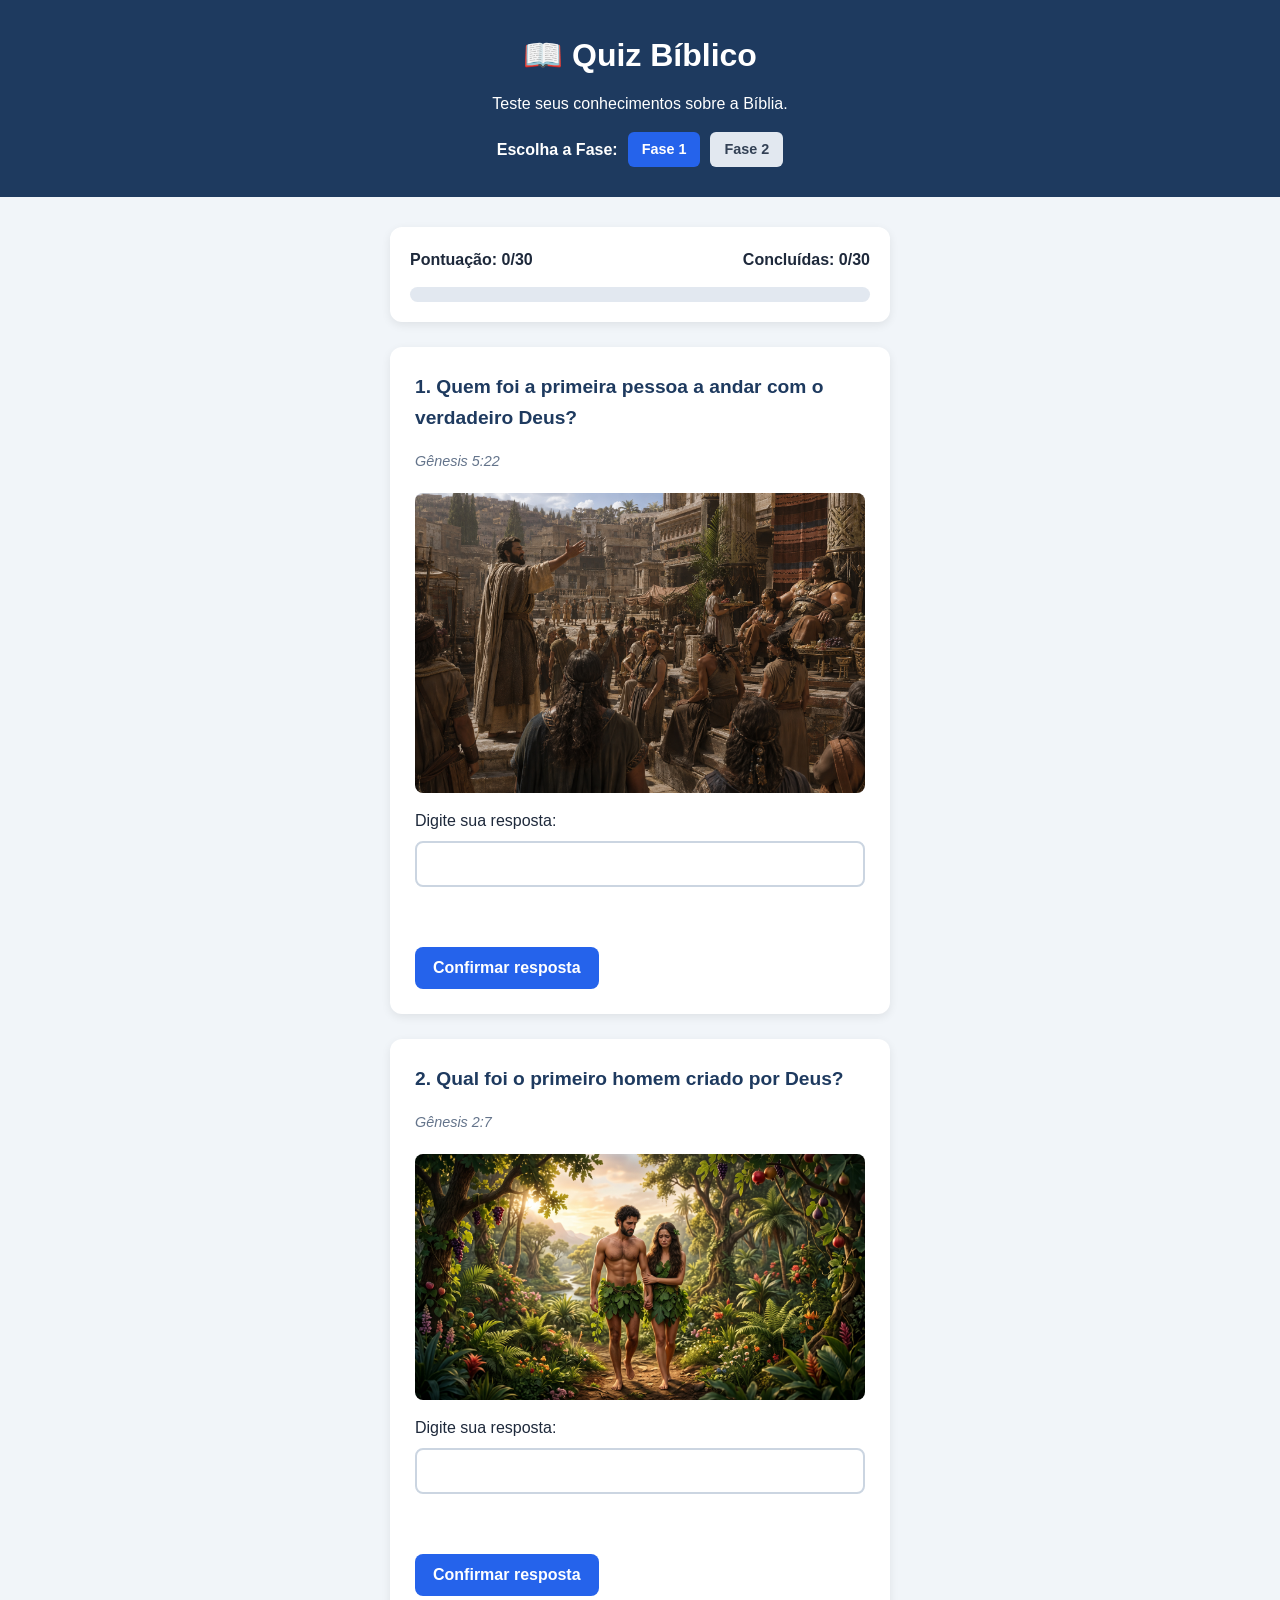
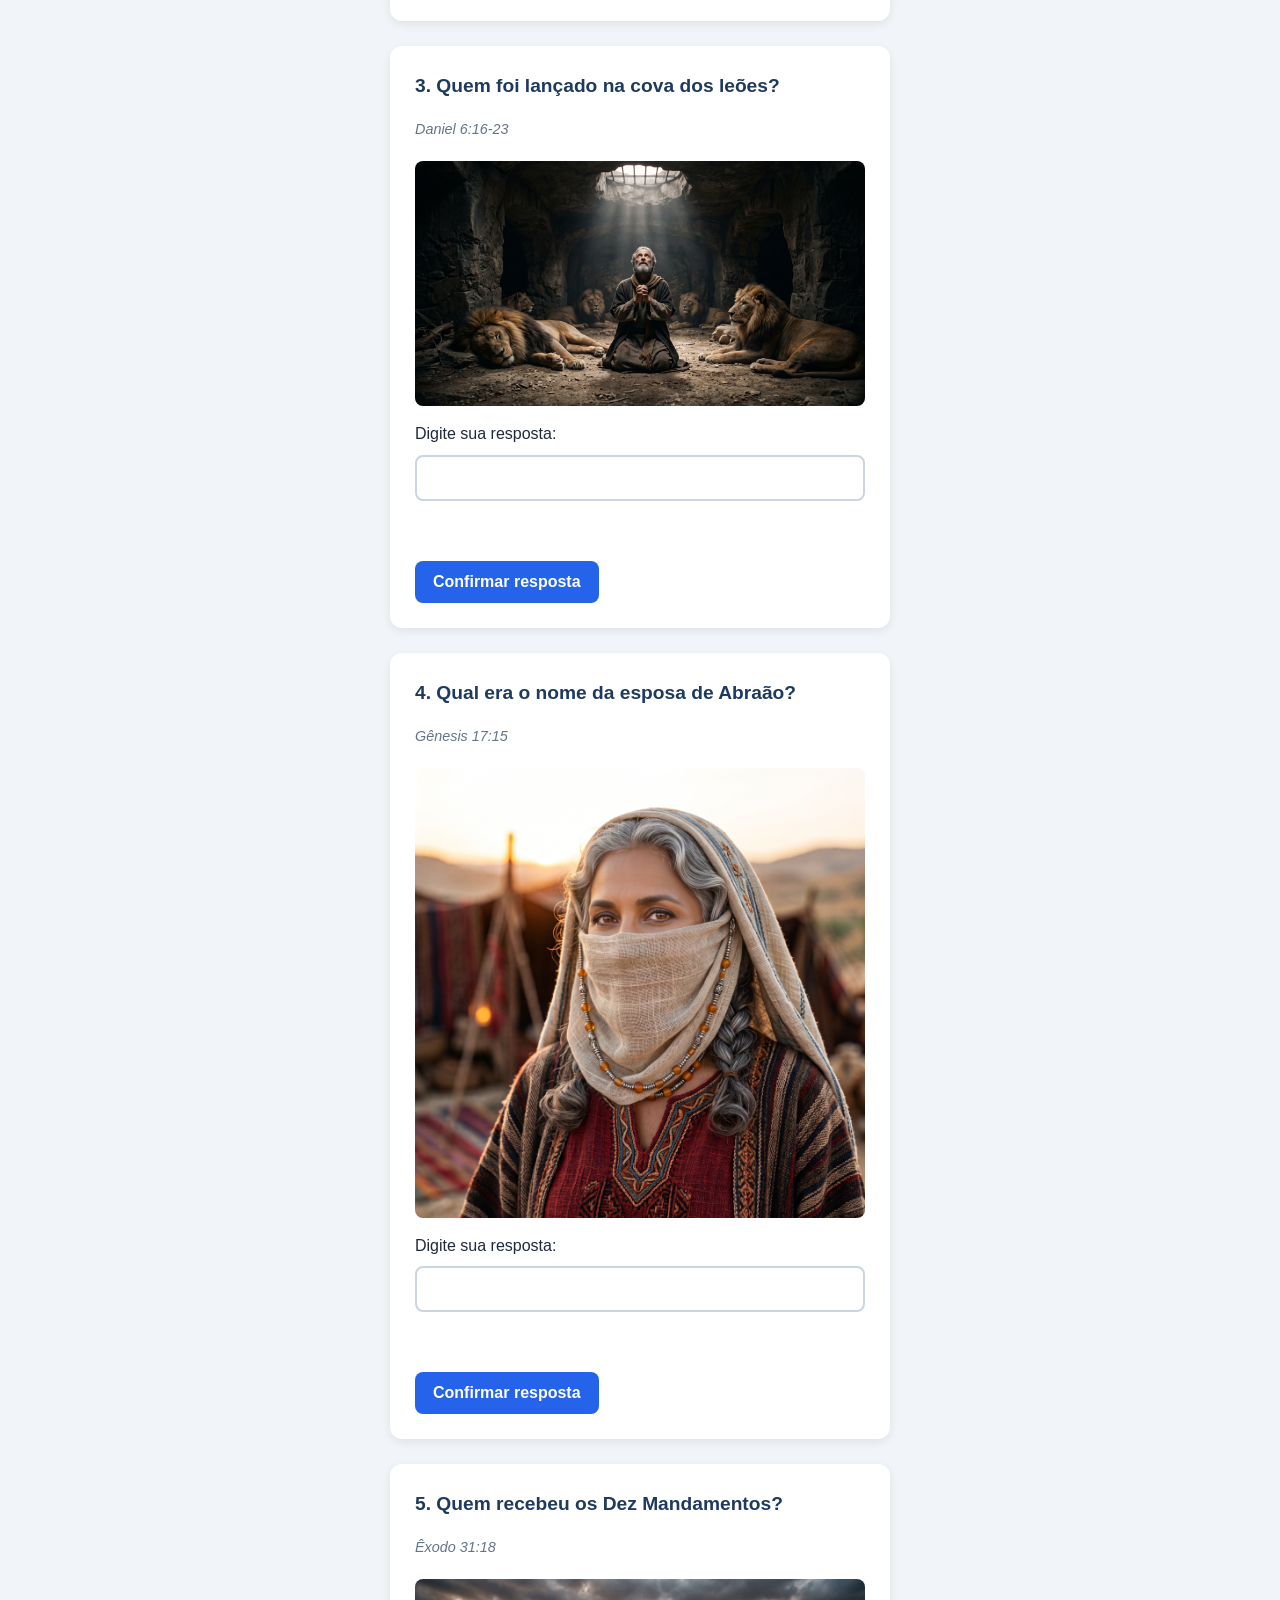
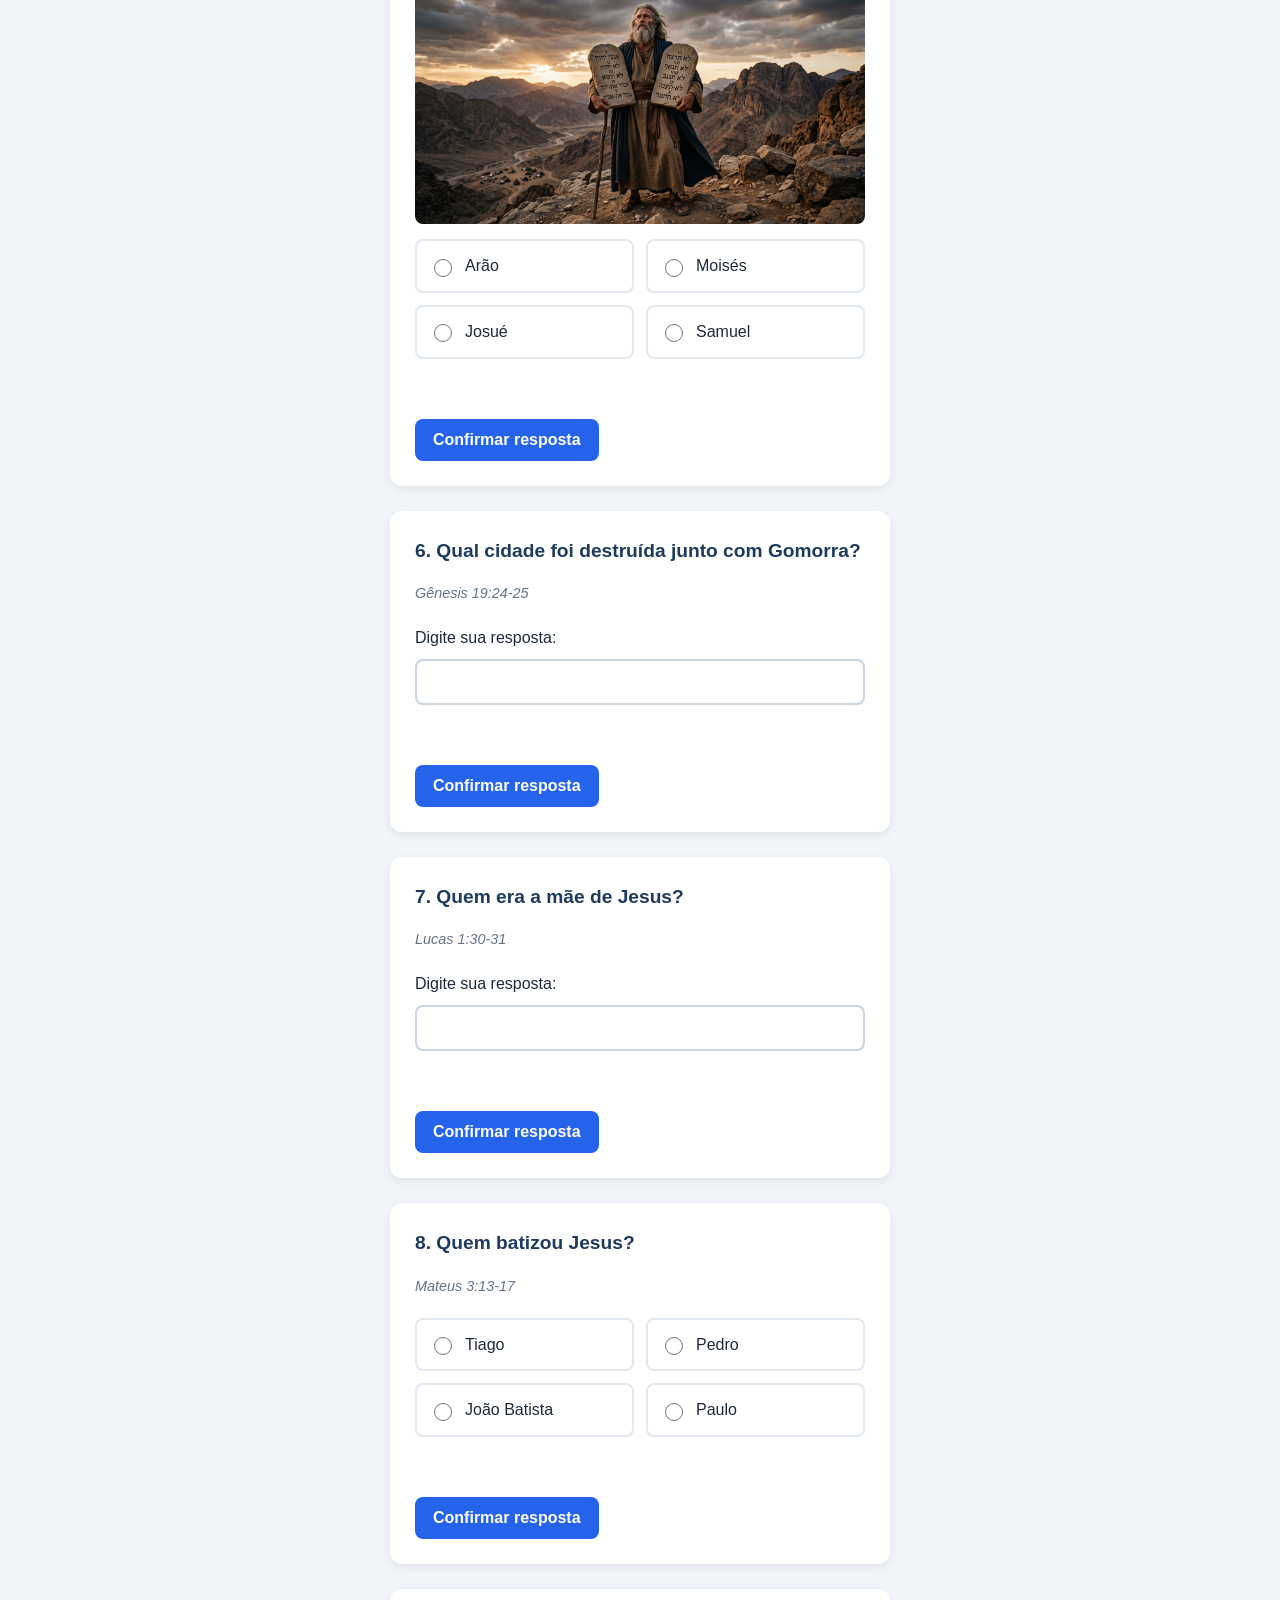
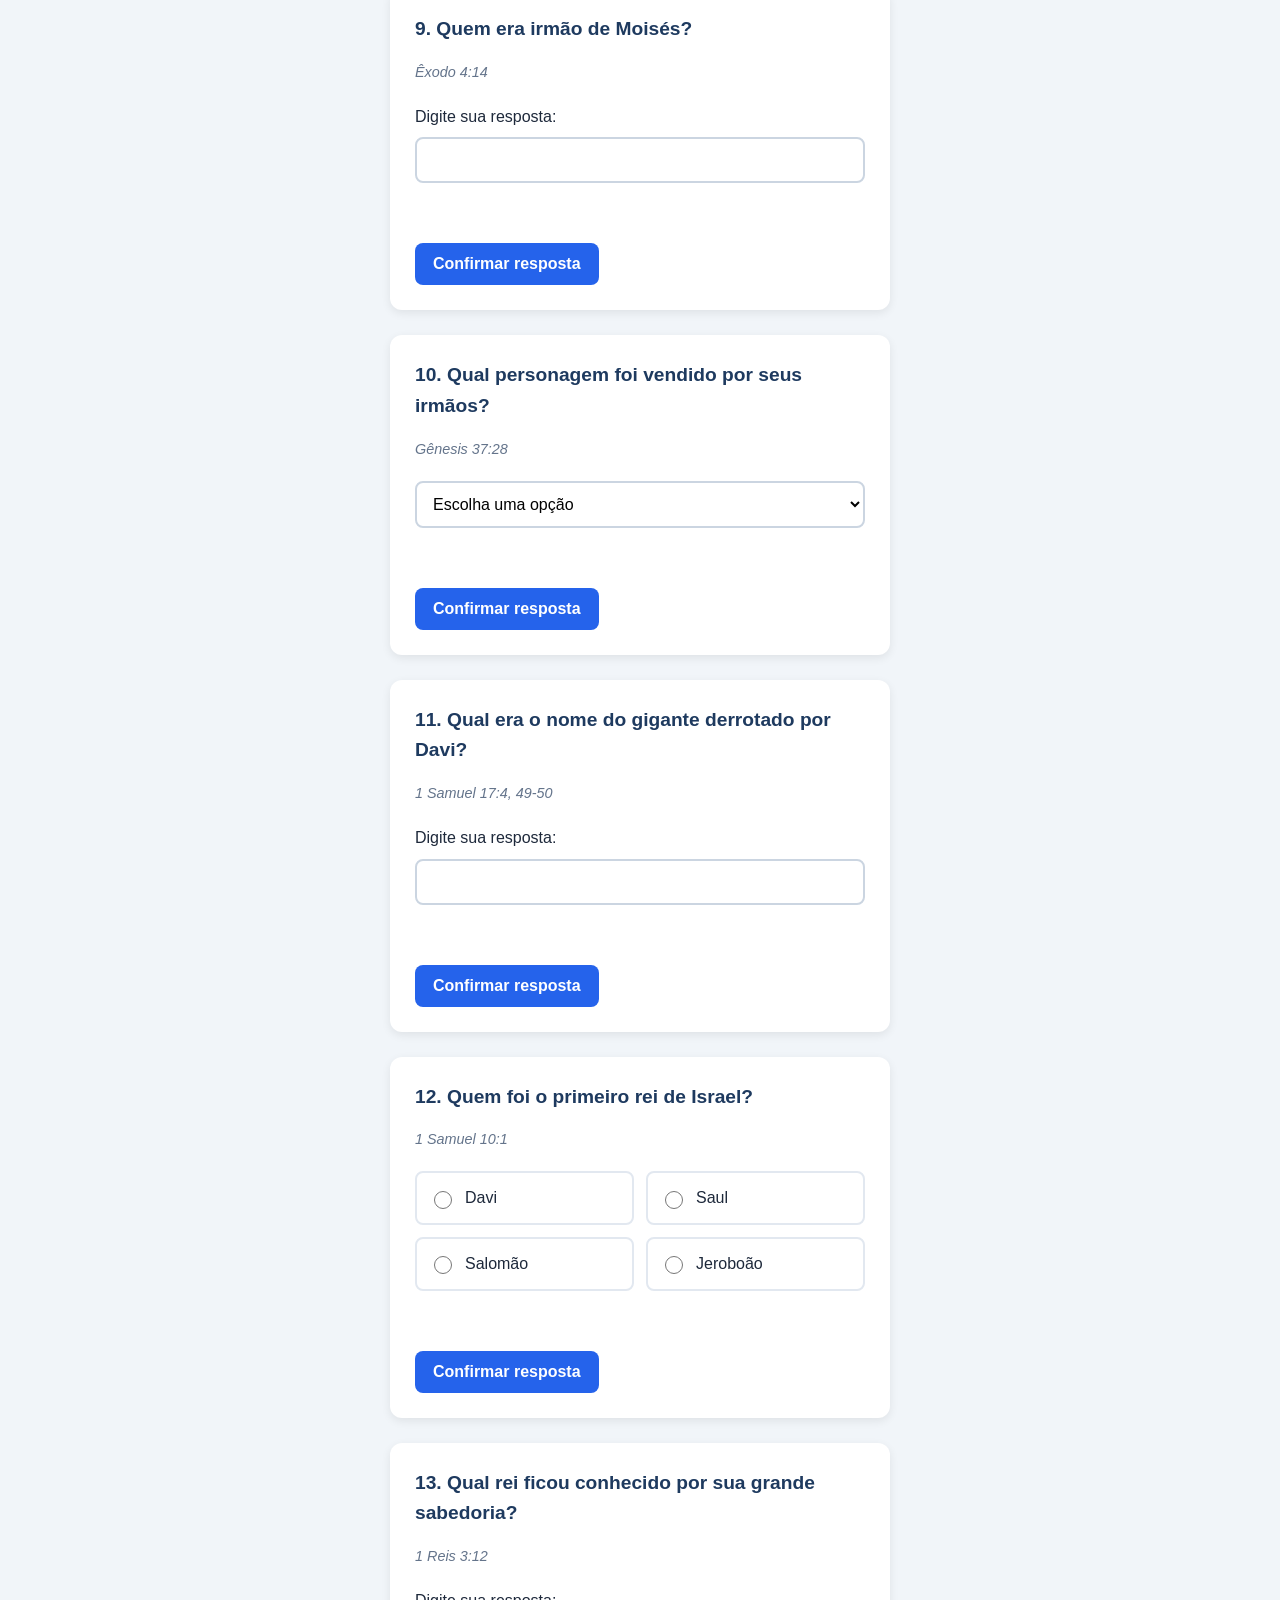
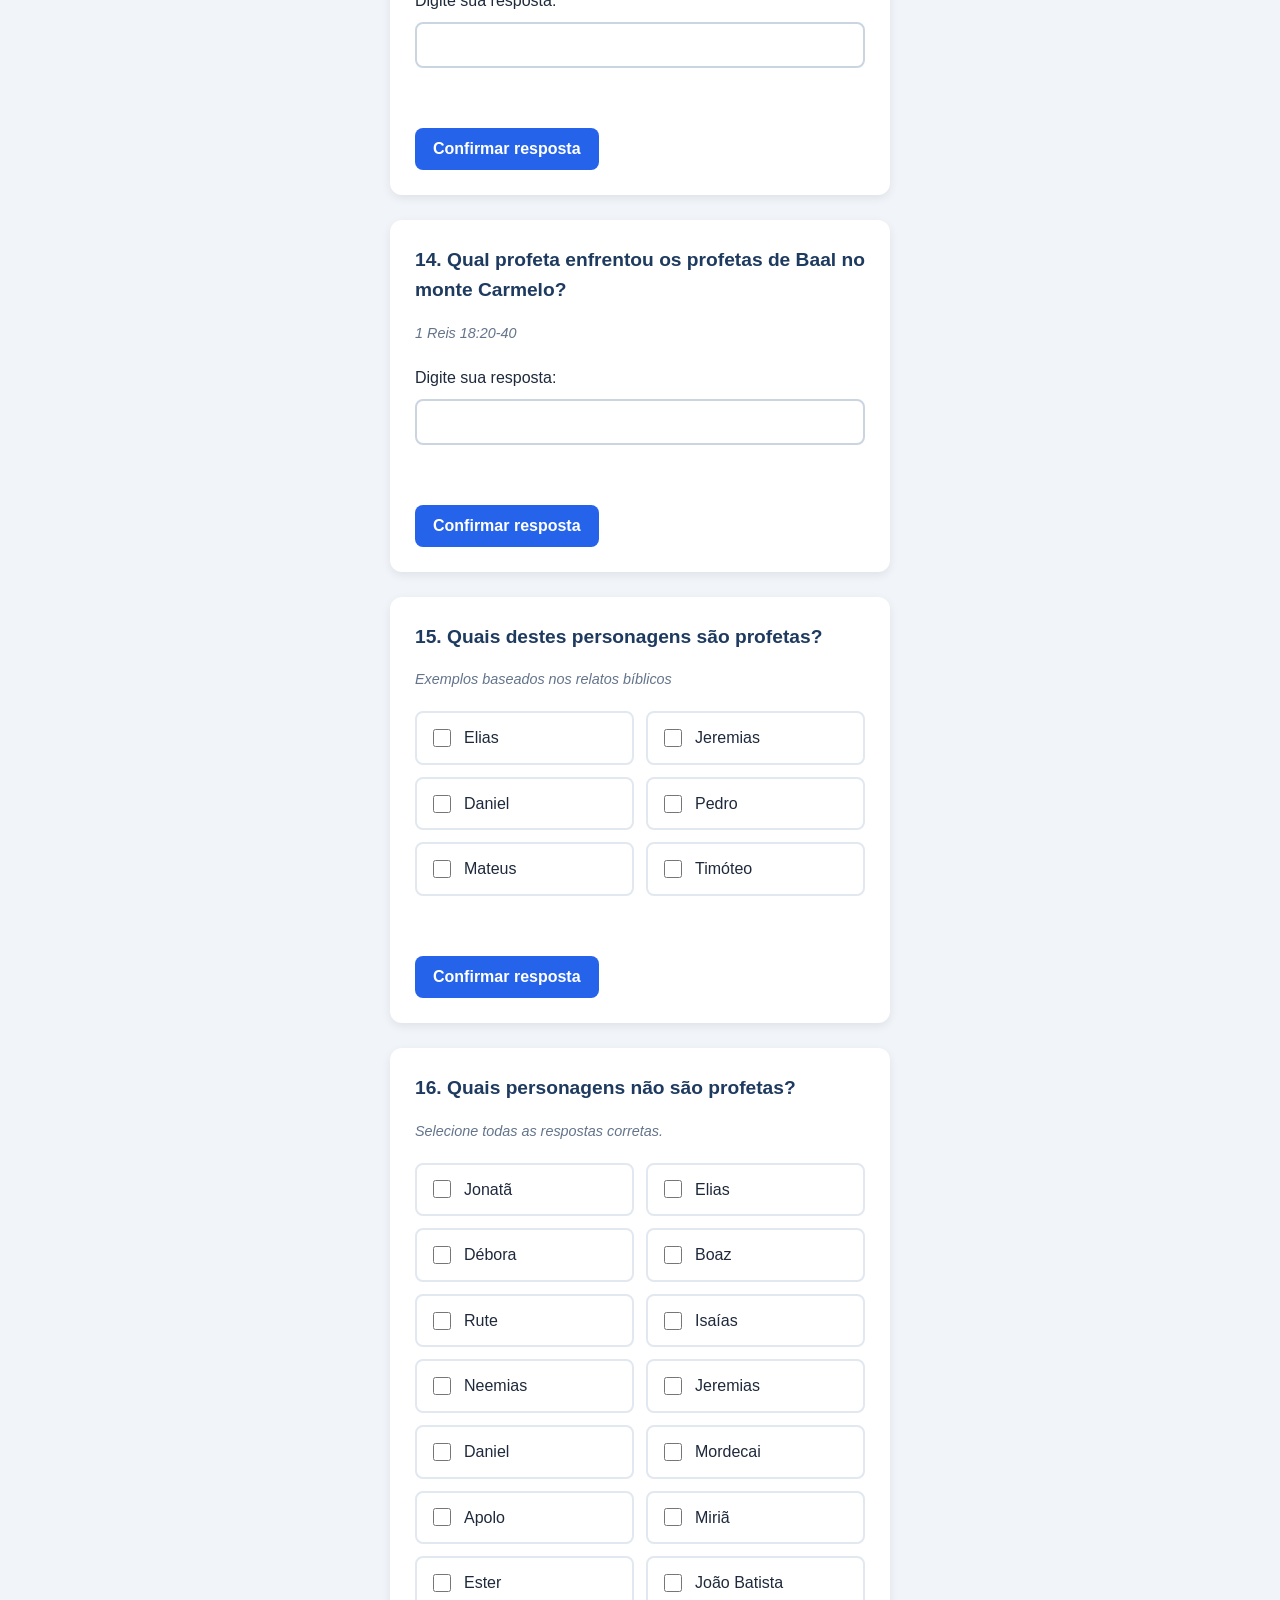
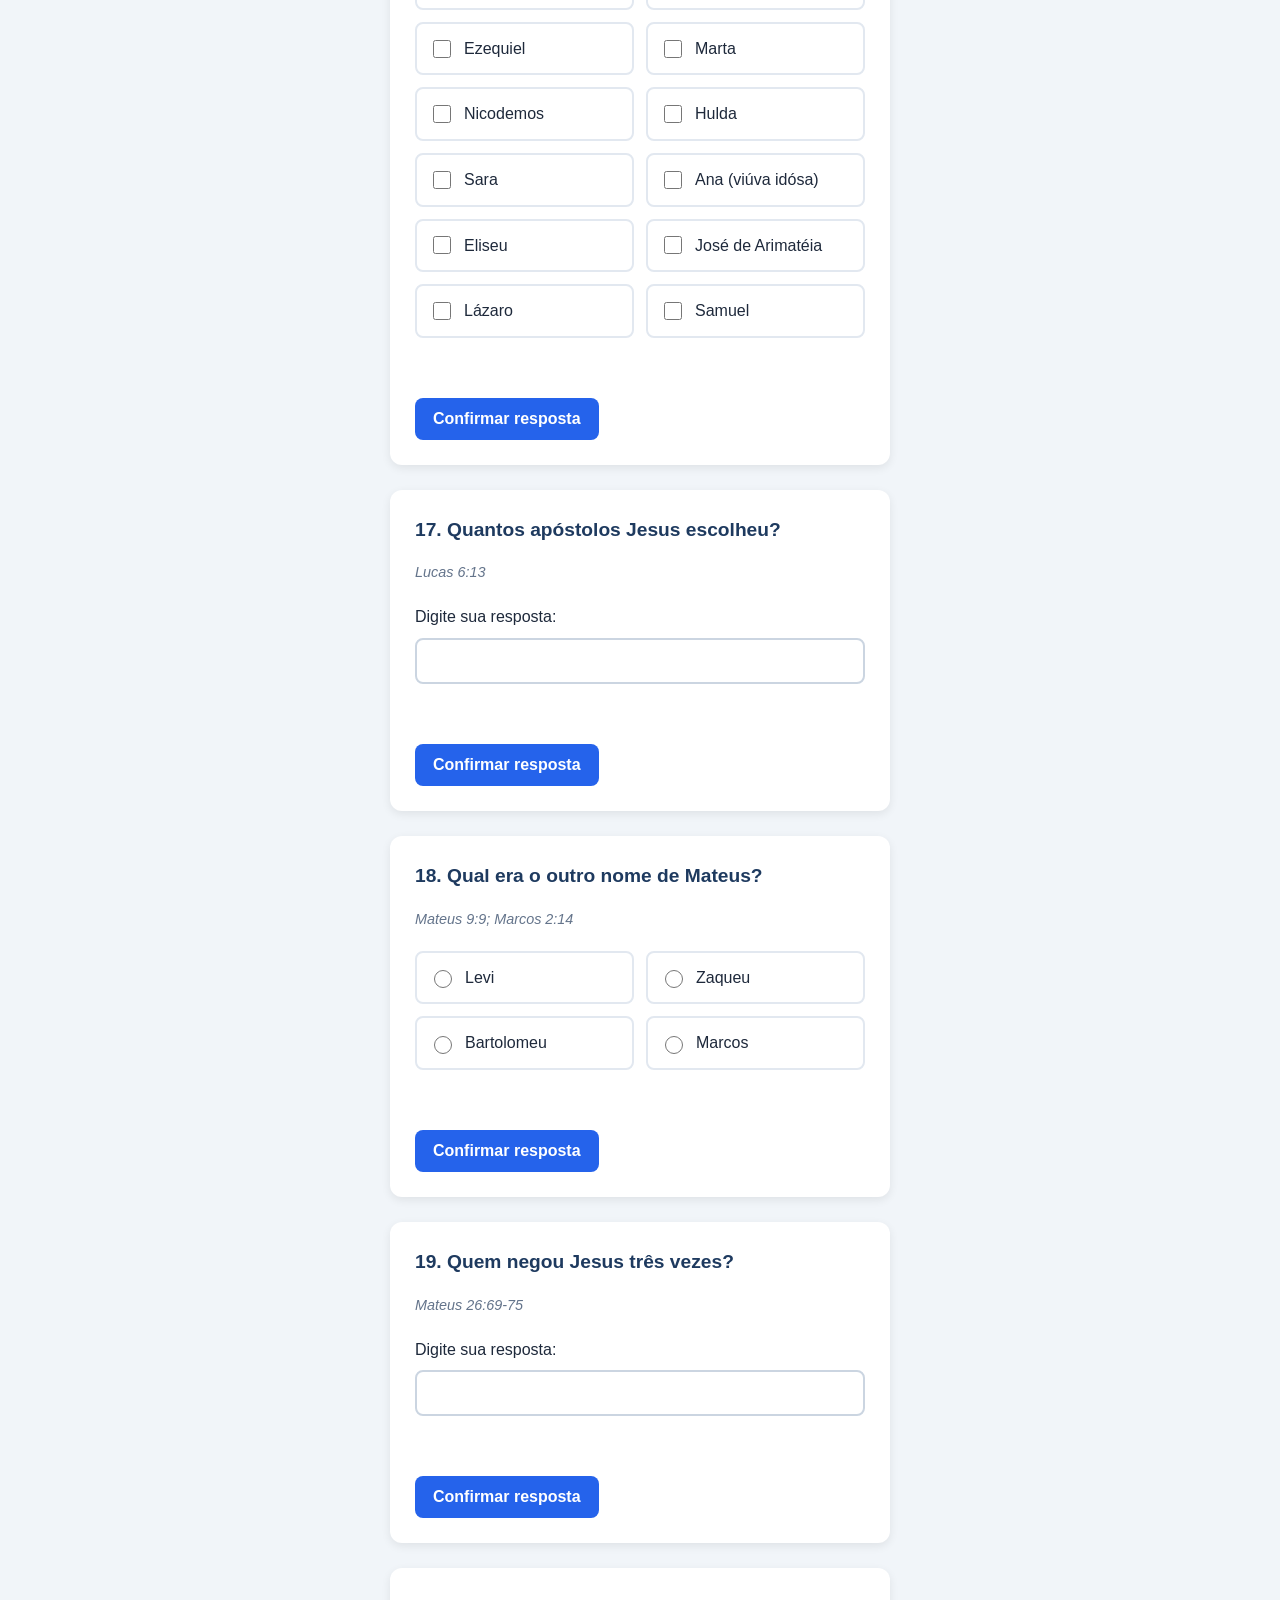
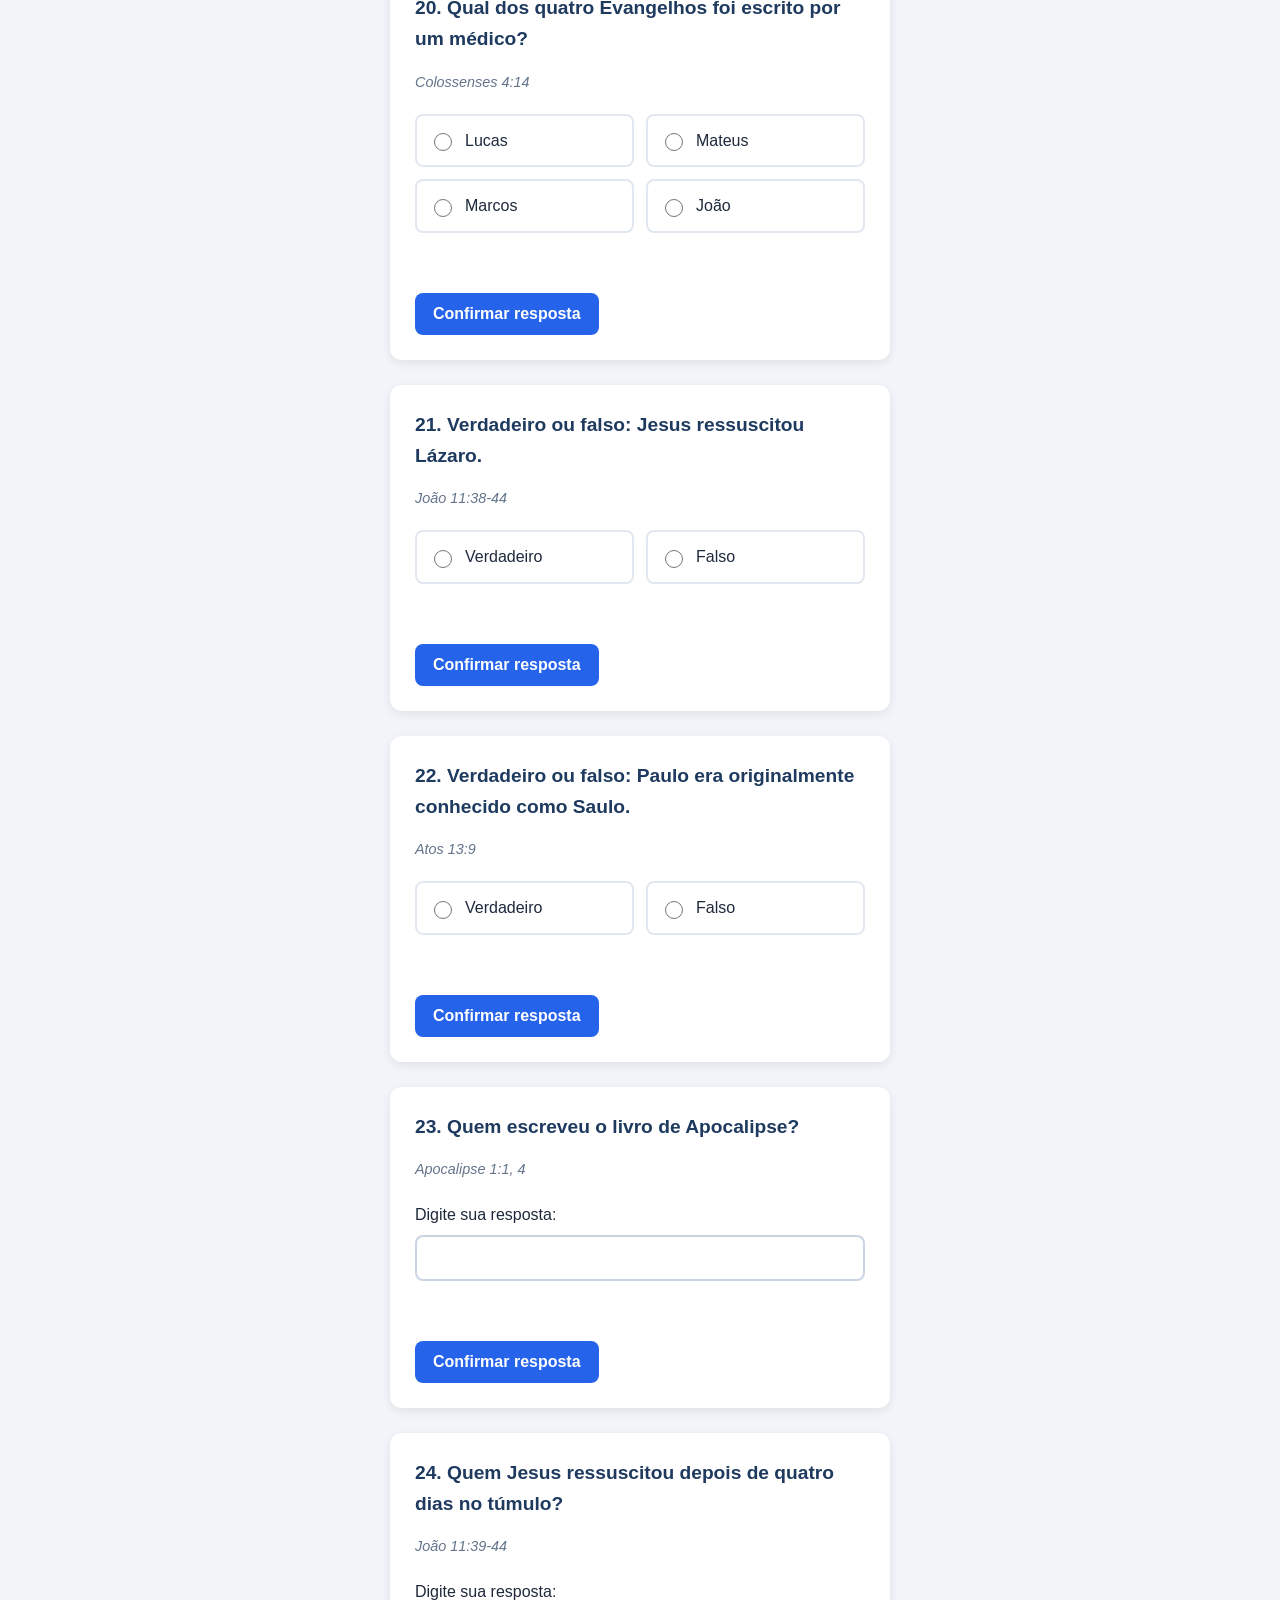
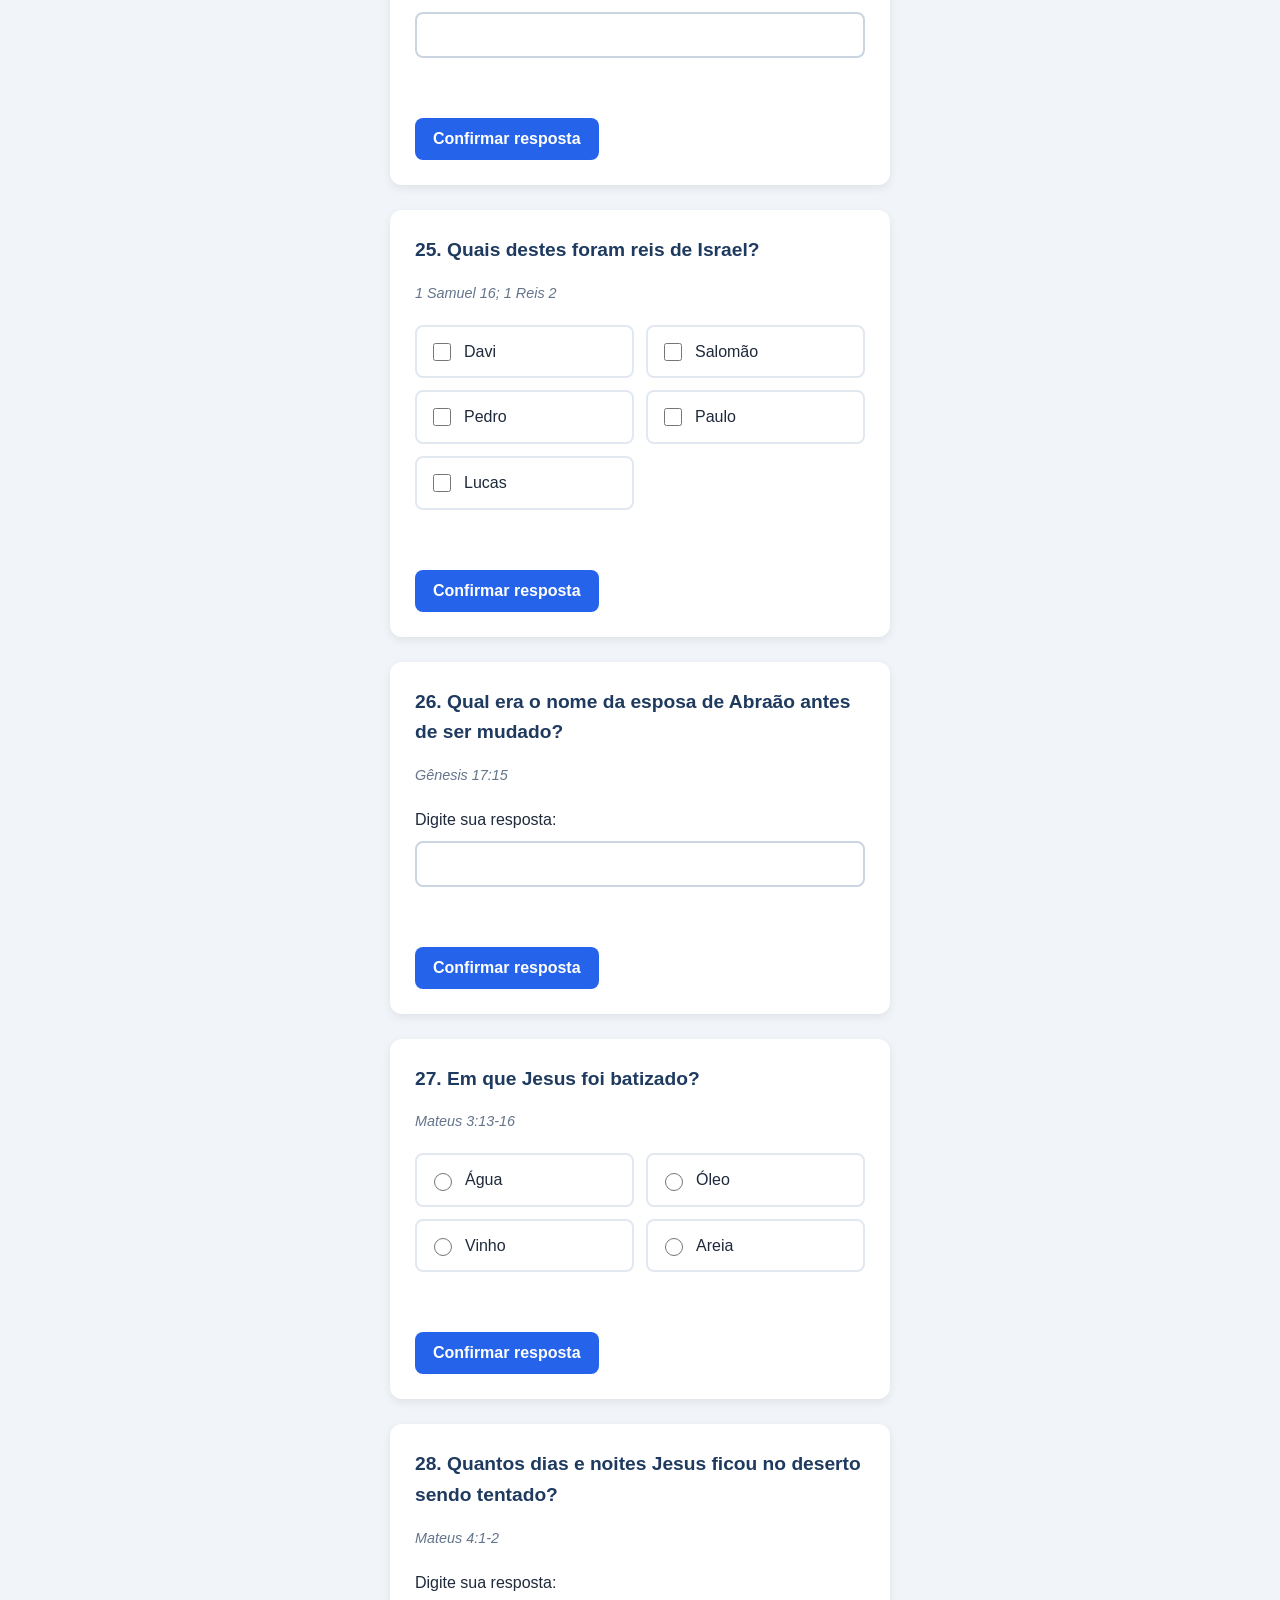
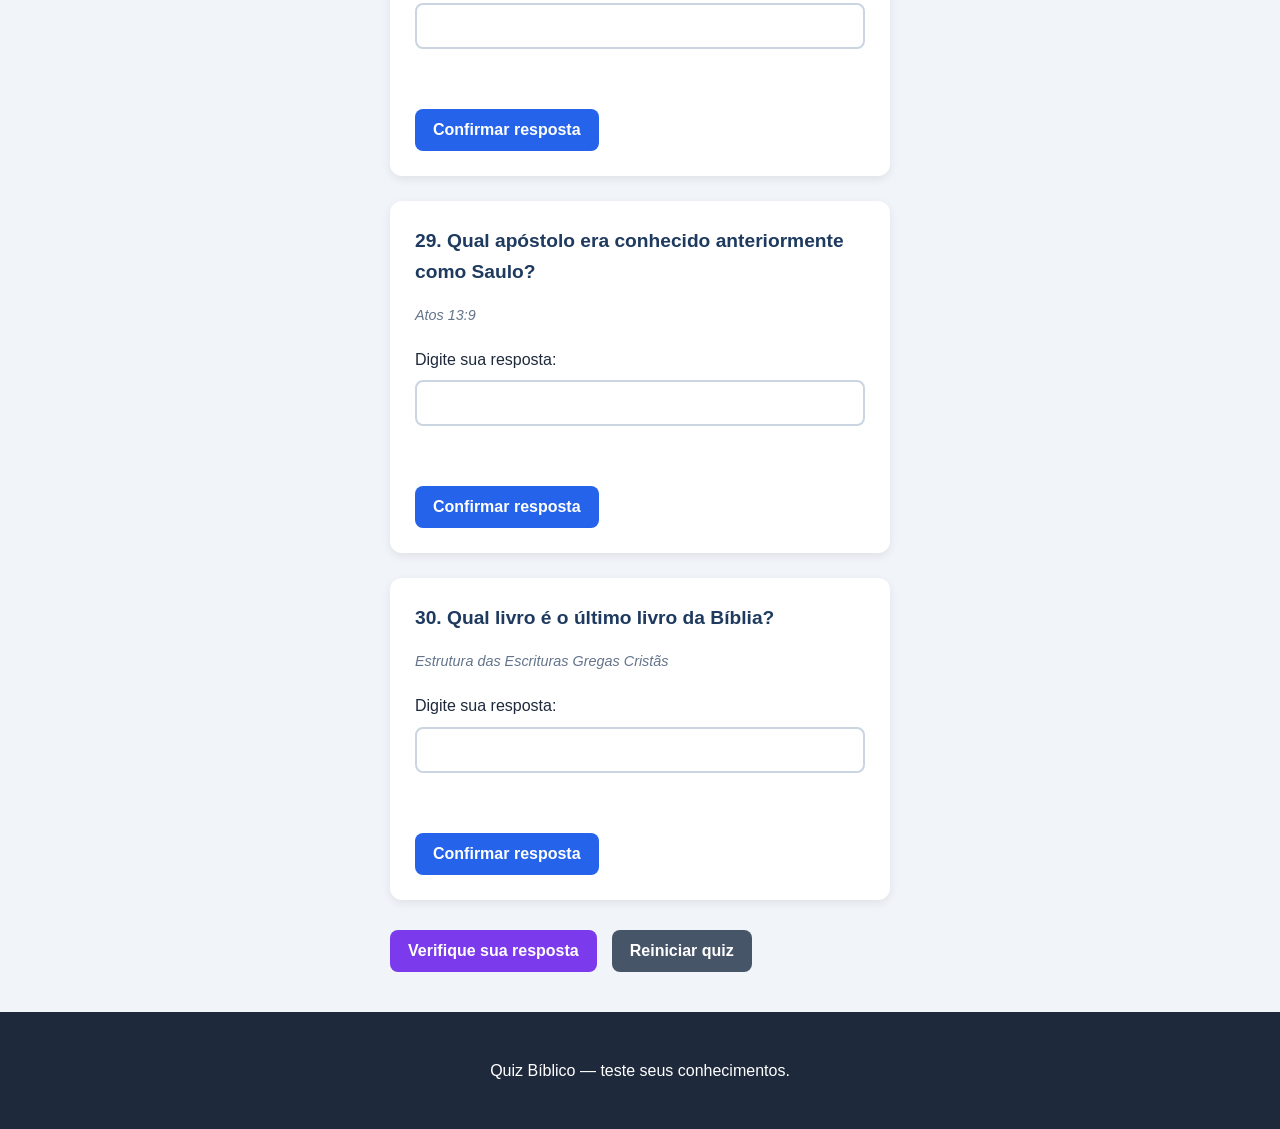
==== commit 49d45d02: "Adiciona imagens de 1 a 5 e atualiza estilo e HTML" ====
--- a/index.html
+++ b/index.html
@@ -33,7 +33,7 @@
         <div class="selecao-fase">
             <span>Escolha a Fase:</span>
             <a href="index.html" class="botao-fase ativa">Fase 1</a>
-            <a href="https://guilhermejjw.github.io/quiz-bíblico-nível-2/" class="botao-fase">Fase 2</a>
+            <a href="https://guilhermejjw.github.io/quiz-biblico-nivel-2/" class="botao-fase">Fase 2</a>
         </div>
 
     </header>
@@ -102,6 +102,12 @@
                 <span class="referencia">
                     Gênesis 5:22
                 </span>
+
+                <!-- TAG DE IMAGEM DA INTERNET -->
+                <img 
+                src="imagens/enoque.png" 
+                alt="Ilustração da pergunta" 
+                class="imagem-pergunta">
 
                 <label for="p1">
                     Digite sua resposta:
@@ -146,6 +152,12 @@
                     Gênesis 2:7
                 </span>
 
+                <!-- TAG DE IMAGEM DA INTERNET -->
+                <img 
+                src="imagens/adao.jfif" 
+                alt="Ilustração da pergunta" 
+                class="imagem-pergunta">
+
                 <label for="p2">
                     Digite sua resposta:
                 </label>
@@ -189,6 +201,13 @@
                     Daniel 6:16-23
                 </span>
 
+                <!-- TAG DE IMAGEM DA INTERNET -->
+                <img 
+                src="imagens/daniel.jfif" 
+                alt="Ilustração da pergunta" 
+                class="imagem-pergunta">
+
+
                 <label for="p3">
                     Digite sua resposta:
                 </label>
@@ -232,6 +251,12 @@
                     Gênesis 17:15
                 </span>
 
+                <!-- TAG DE IMAGEM DA INTERNET -->
+                <img 
+                src="imagens/sara.jfif" 
+                alt="Ilustração da pergunta" 
+                class="imagem-pergunta">
+
                 <label for="p4">
                     Digite sua resposta:
                 </label>
@@ -274,6 +299,12 @@
                 <span class="referencia">
                     Êxodo 31:18
                 </span>
+
+                <!-- TAG DE IMAGEM DA INTERNET -->
+                <img 
+                src="imagens/moises.jfif" 
+                alt="Ilustração da pergunta" 
+                class="imagem-pergunta">
 
                 <div class="opcoes">
 
@@ -1812,6 +1843,7 @@
                 id="btnNivel2"
                 class="botao-confirmar">
                 Ir para a Fase 2 ➔
+                <a href="https://guilhermejjw.github.io/quiz-biblico-nivel-2/" class="botao-fase">Fase 2</a>
             </button>
 
         </section>
--- a/style.css
+++ b/style.css
@@ -74,7 +74,7 @@
         ===================================================== */
 
         main {
-            width: min(900px, 92%);
+            width: min(500px, 92%);
             margin: 30px auto;
         }
 
@@ -367,4 +367,16 @@
                 font-size: 1.6rem;
             }
 
+        }
+
+        /* =================================================
+        IMAGENS DAS PERGUNTAS (Ajuste de tamanho e layout)
+        ================================================== */
+        .imagem-pergunta {
+            width: 100% !important;
+            max-width: 500px !important;
+            height: auto !important;
+            display: block !important;
+            margin: 15px auto !important;
+            border-radius: 8px;
         }
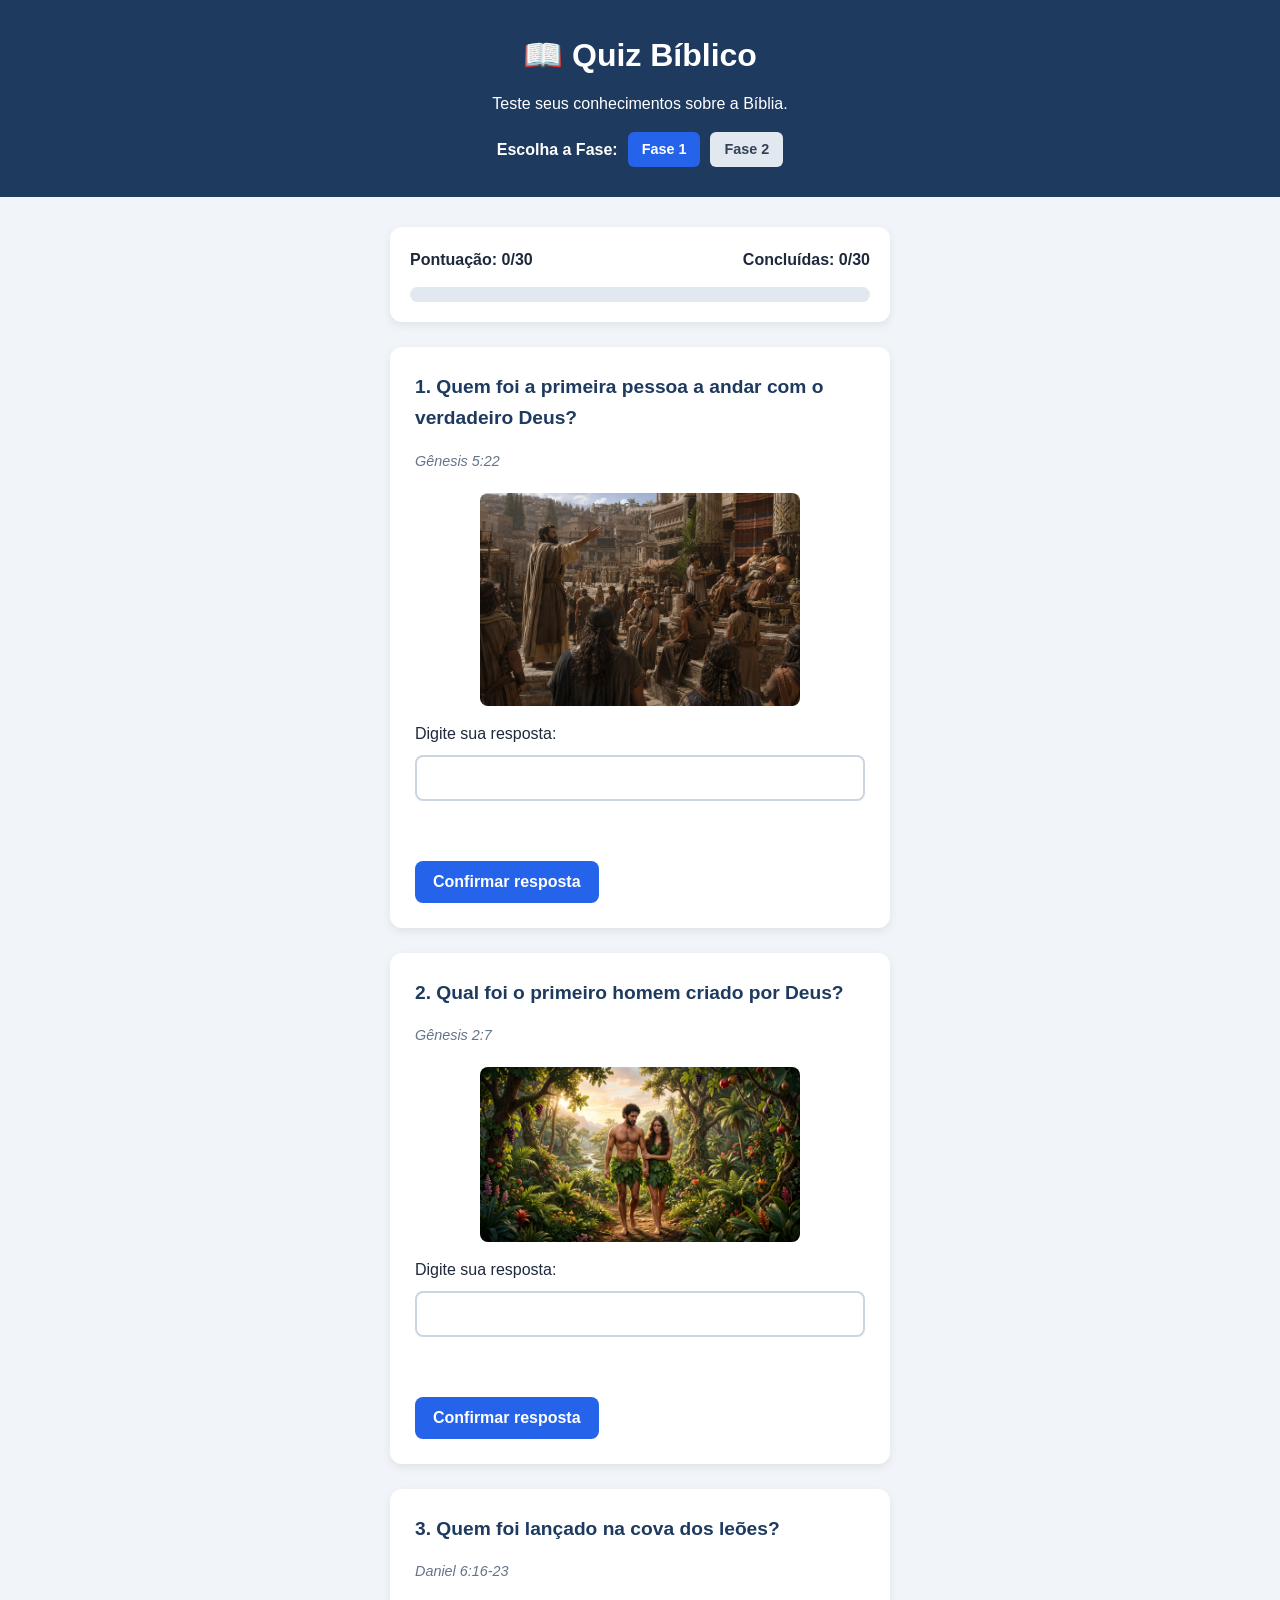
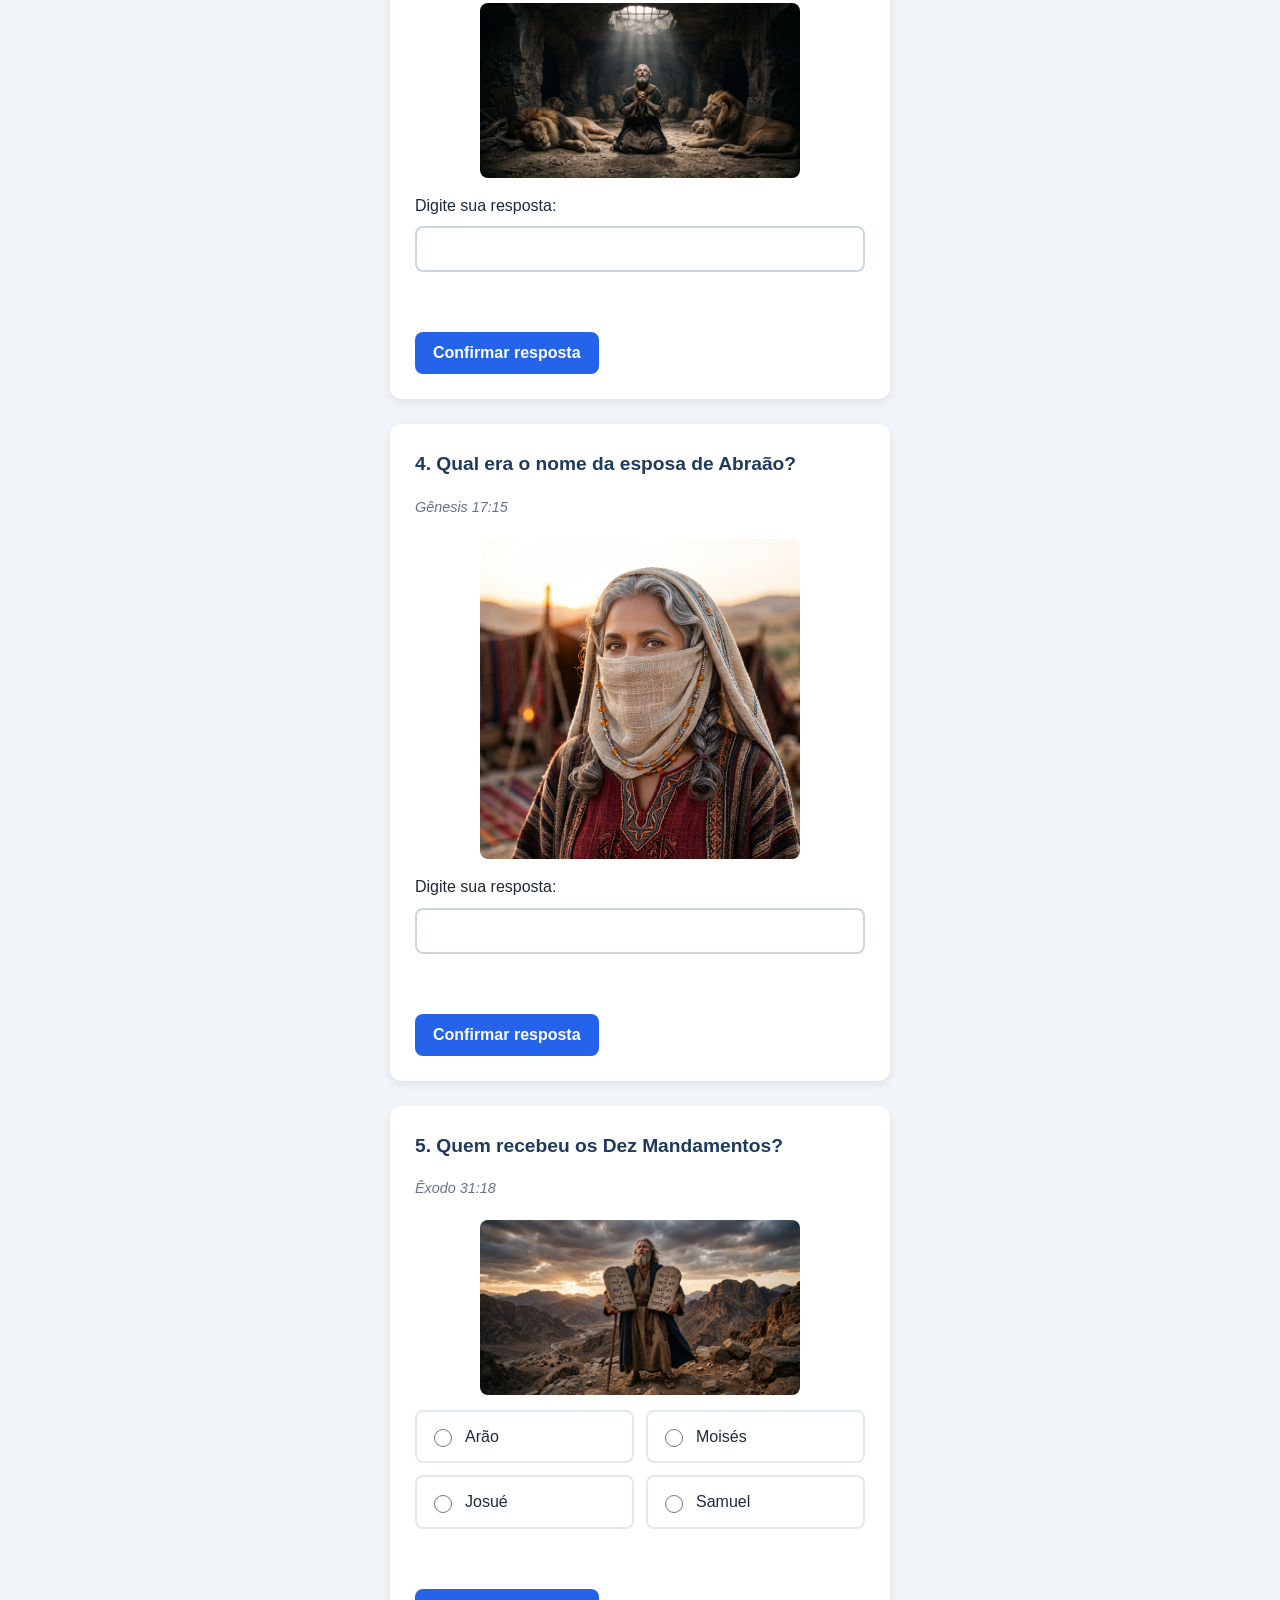
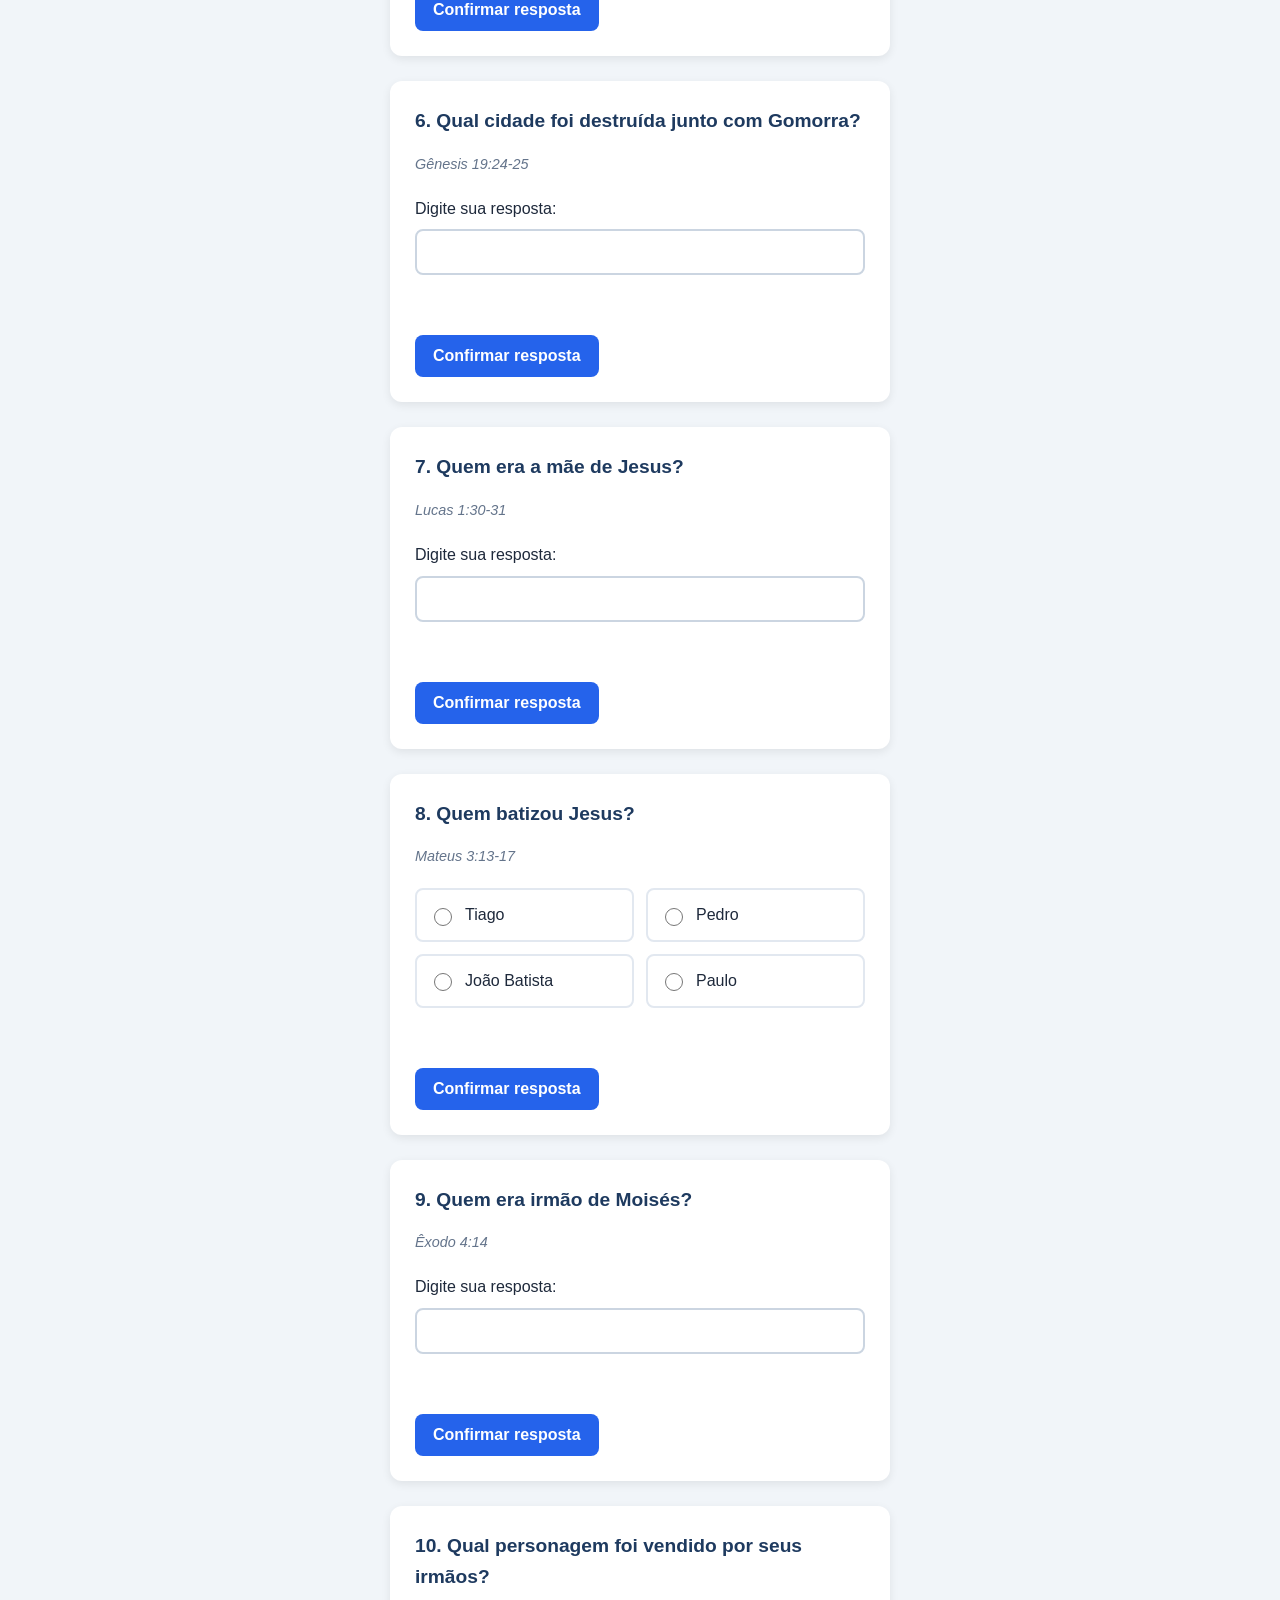
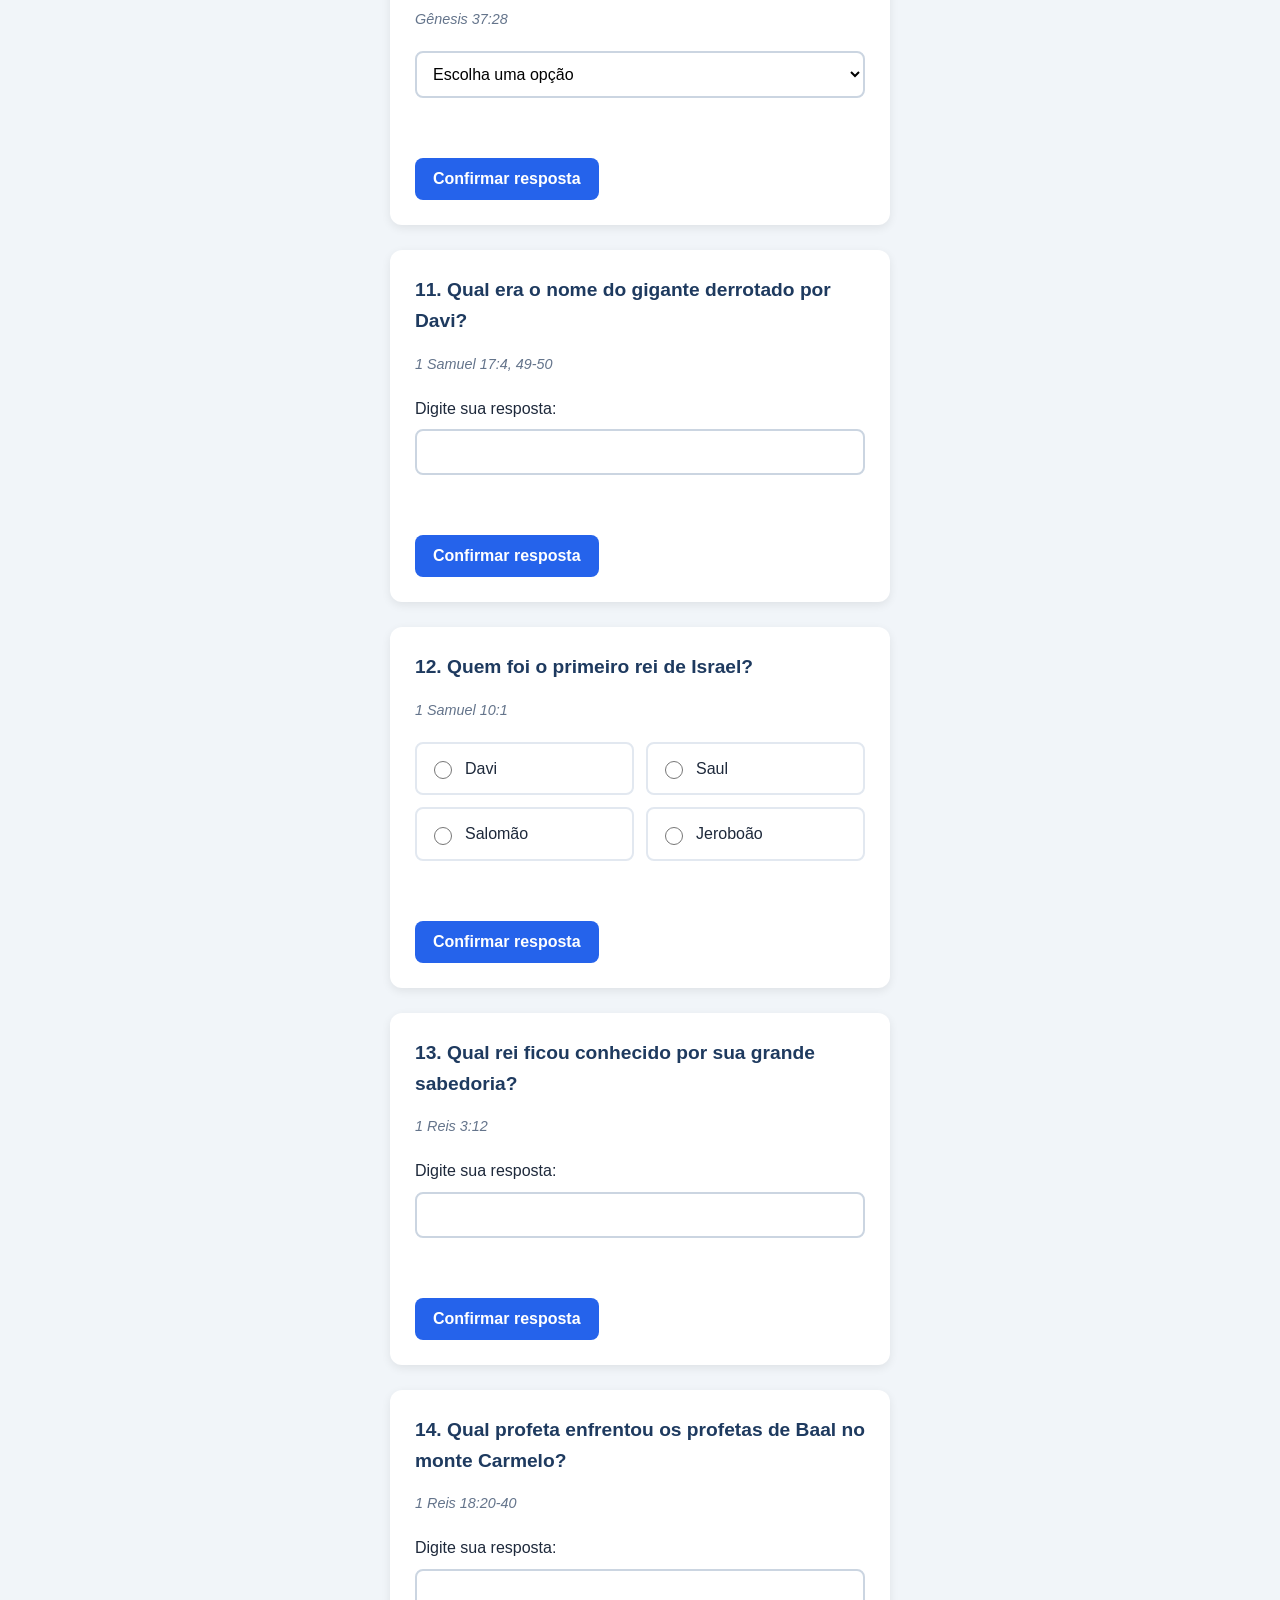
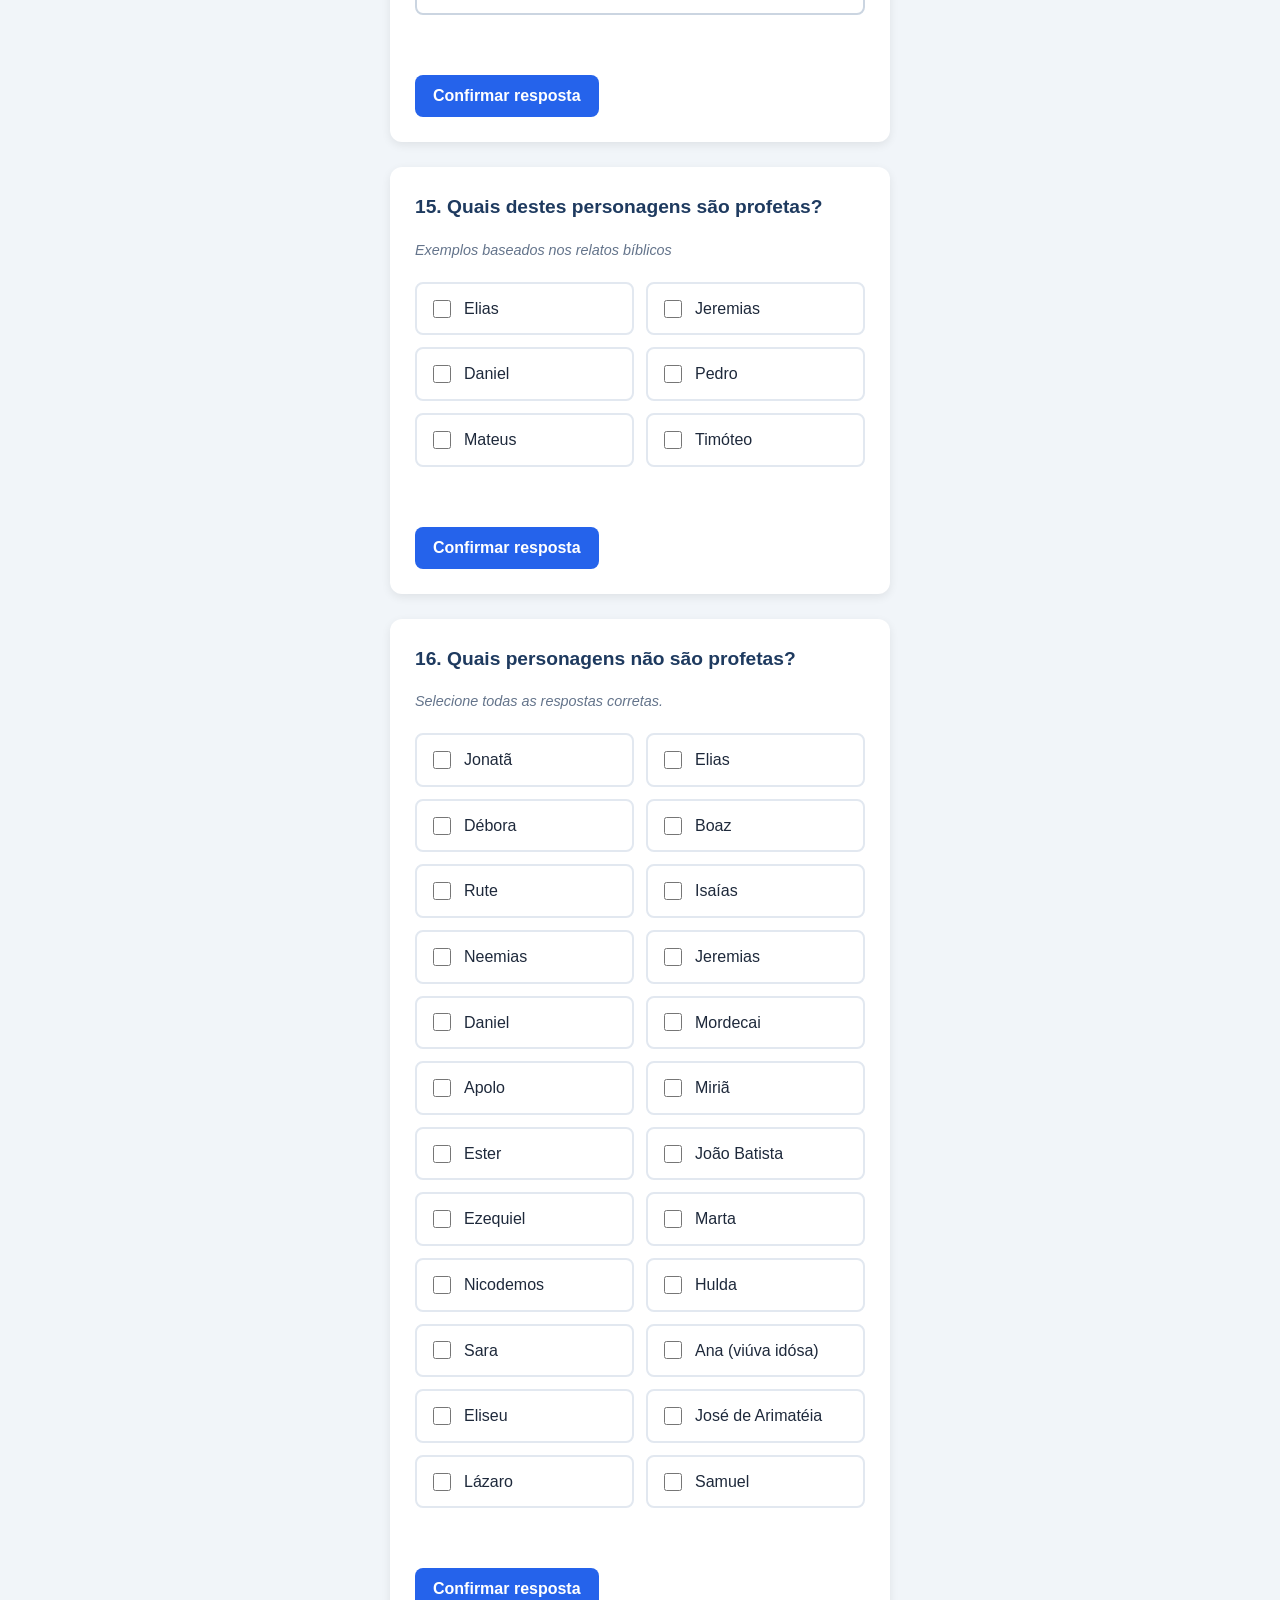
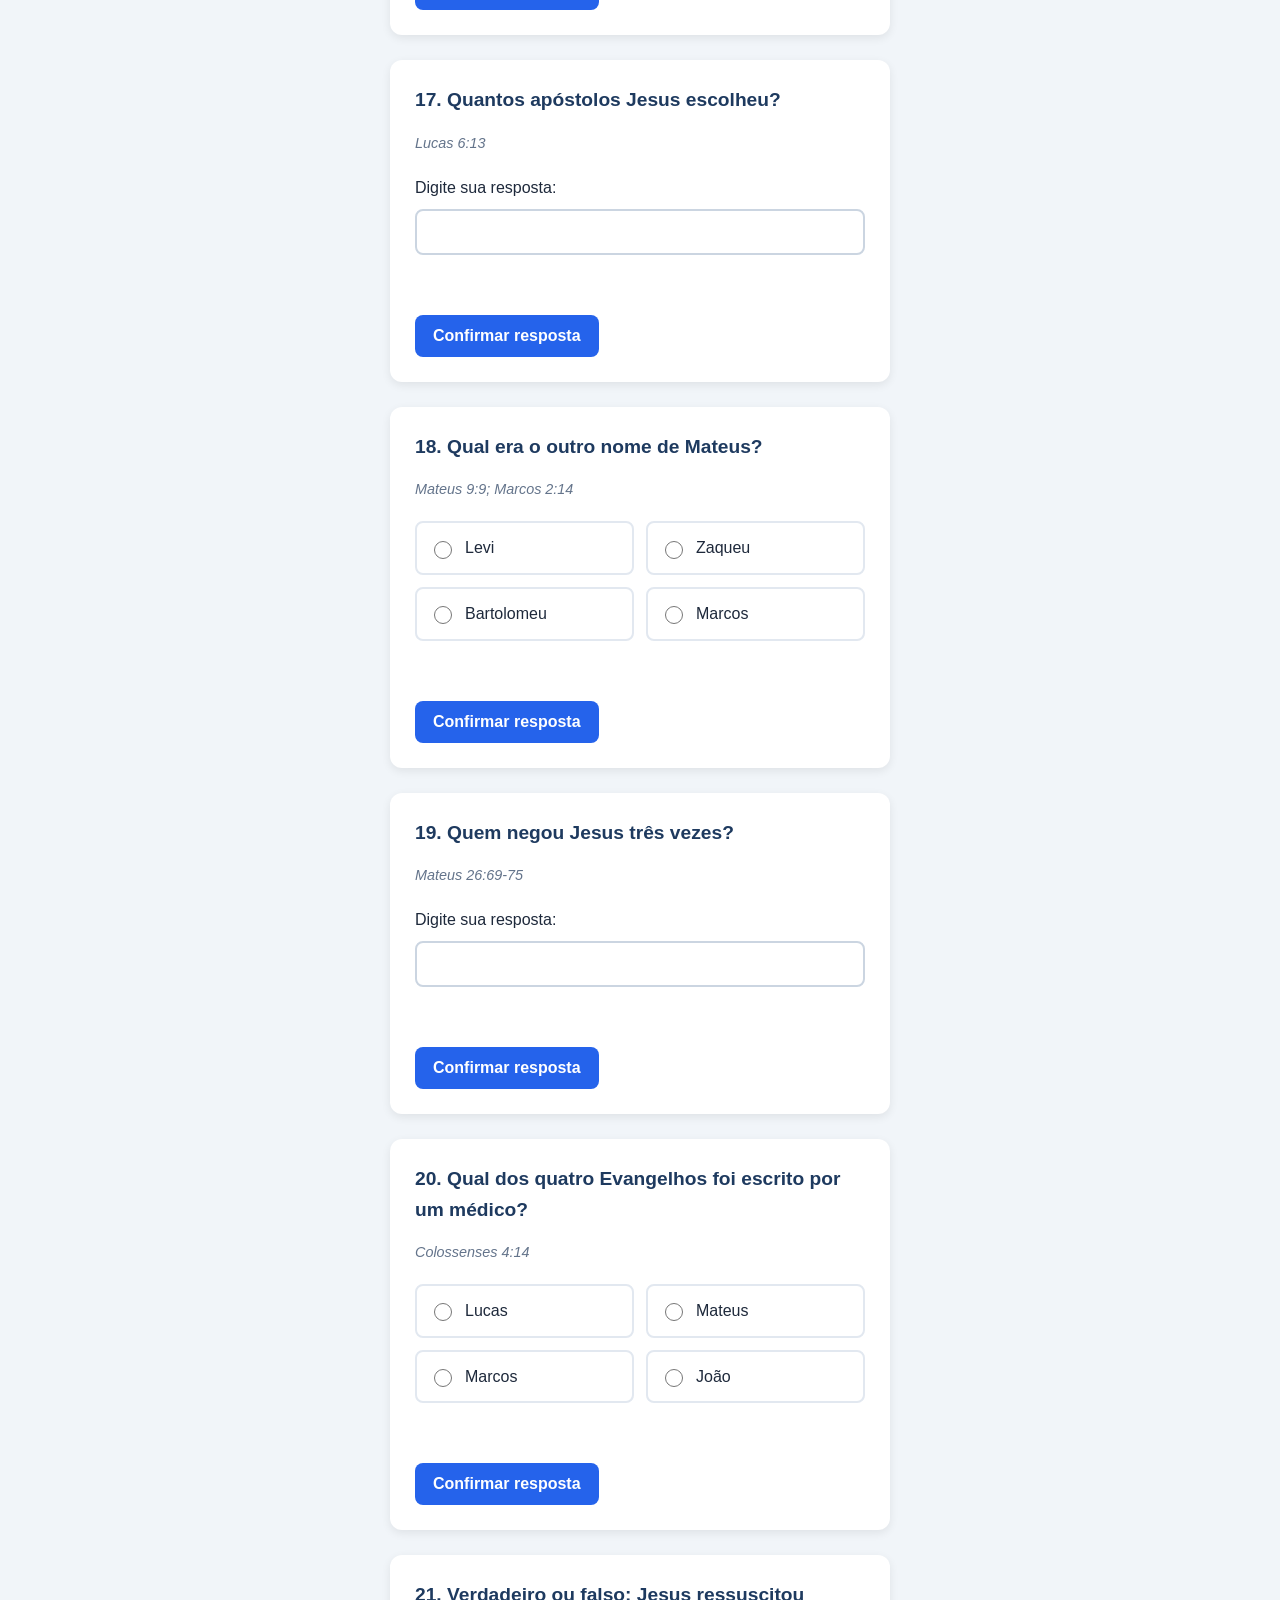
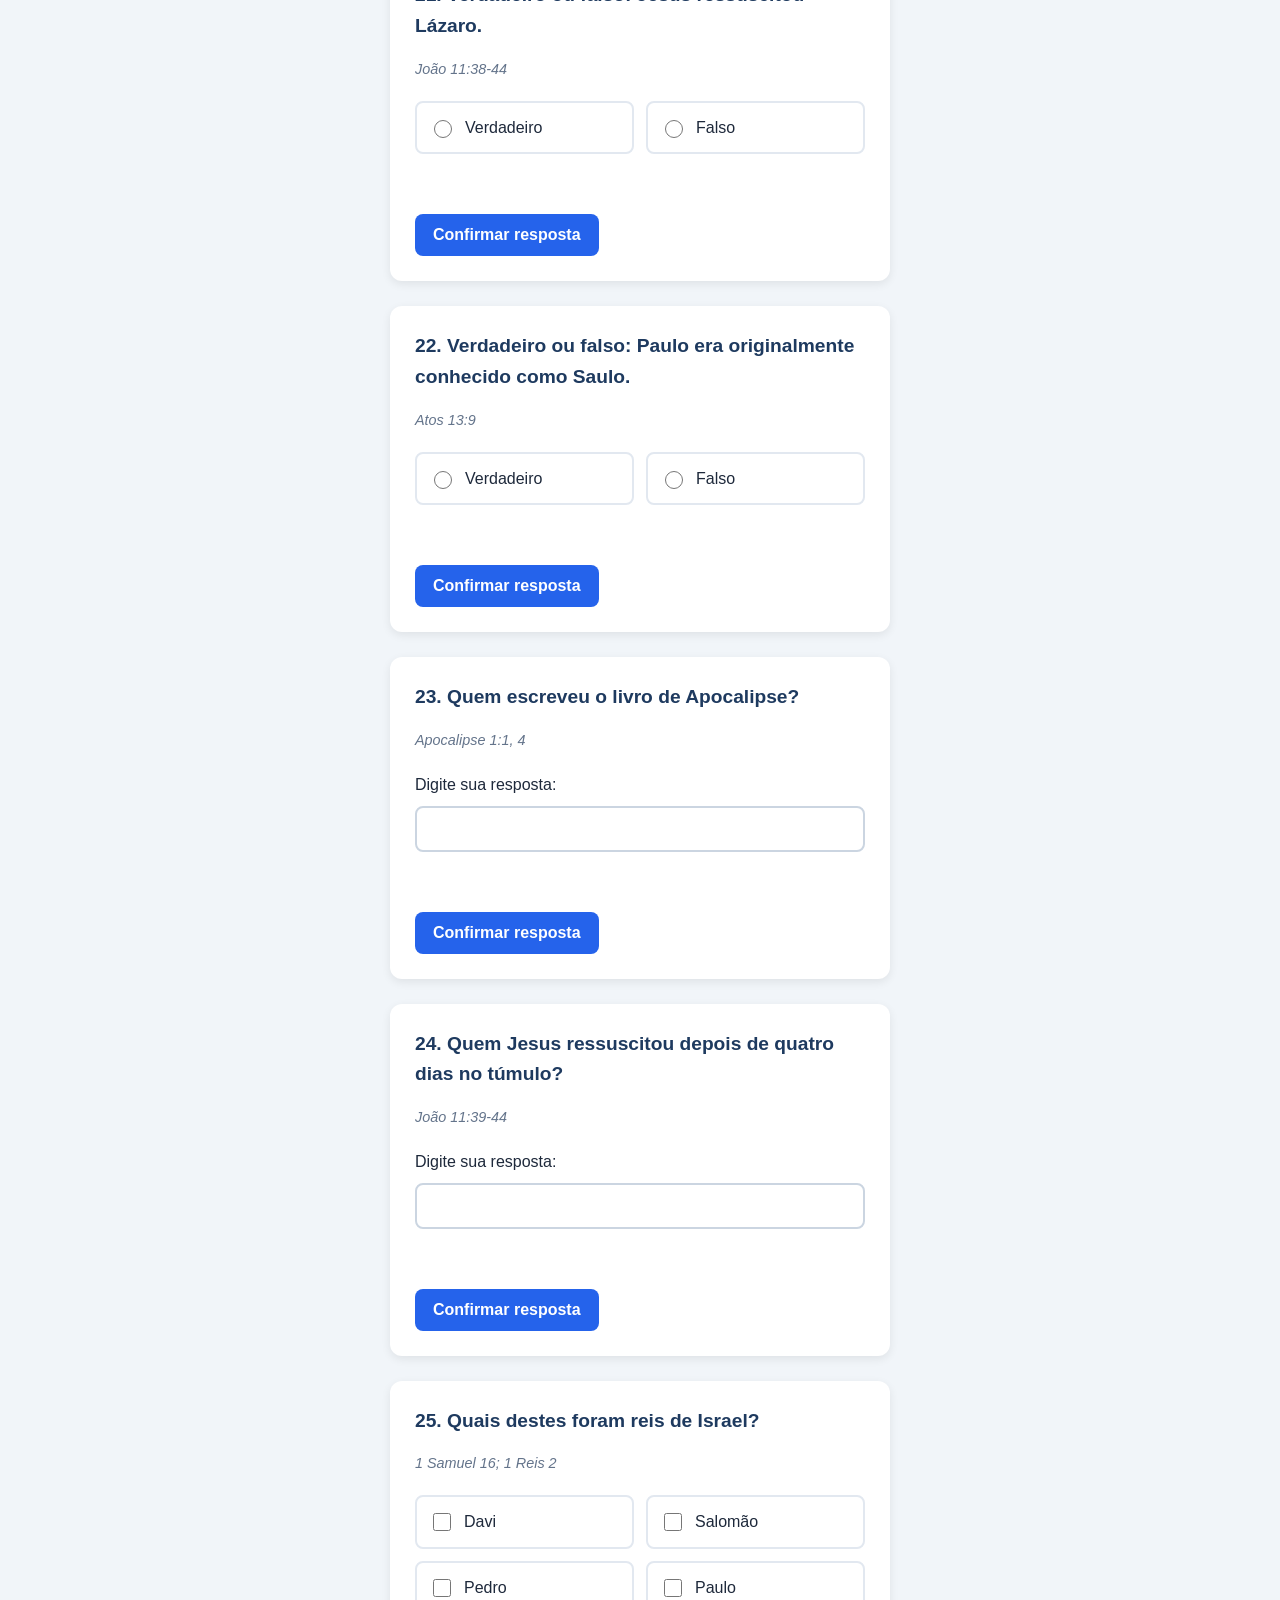
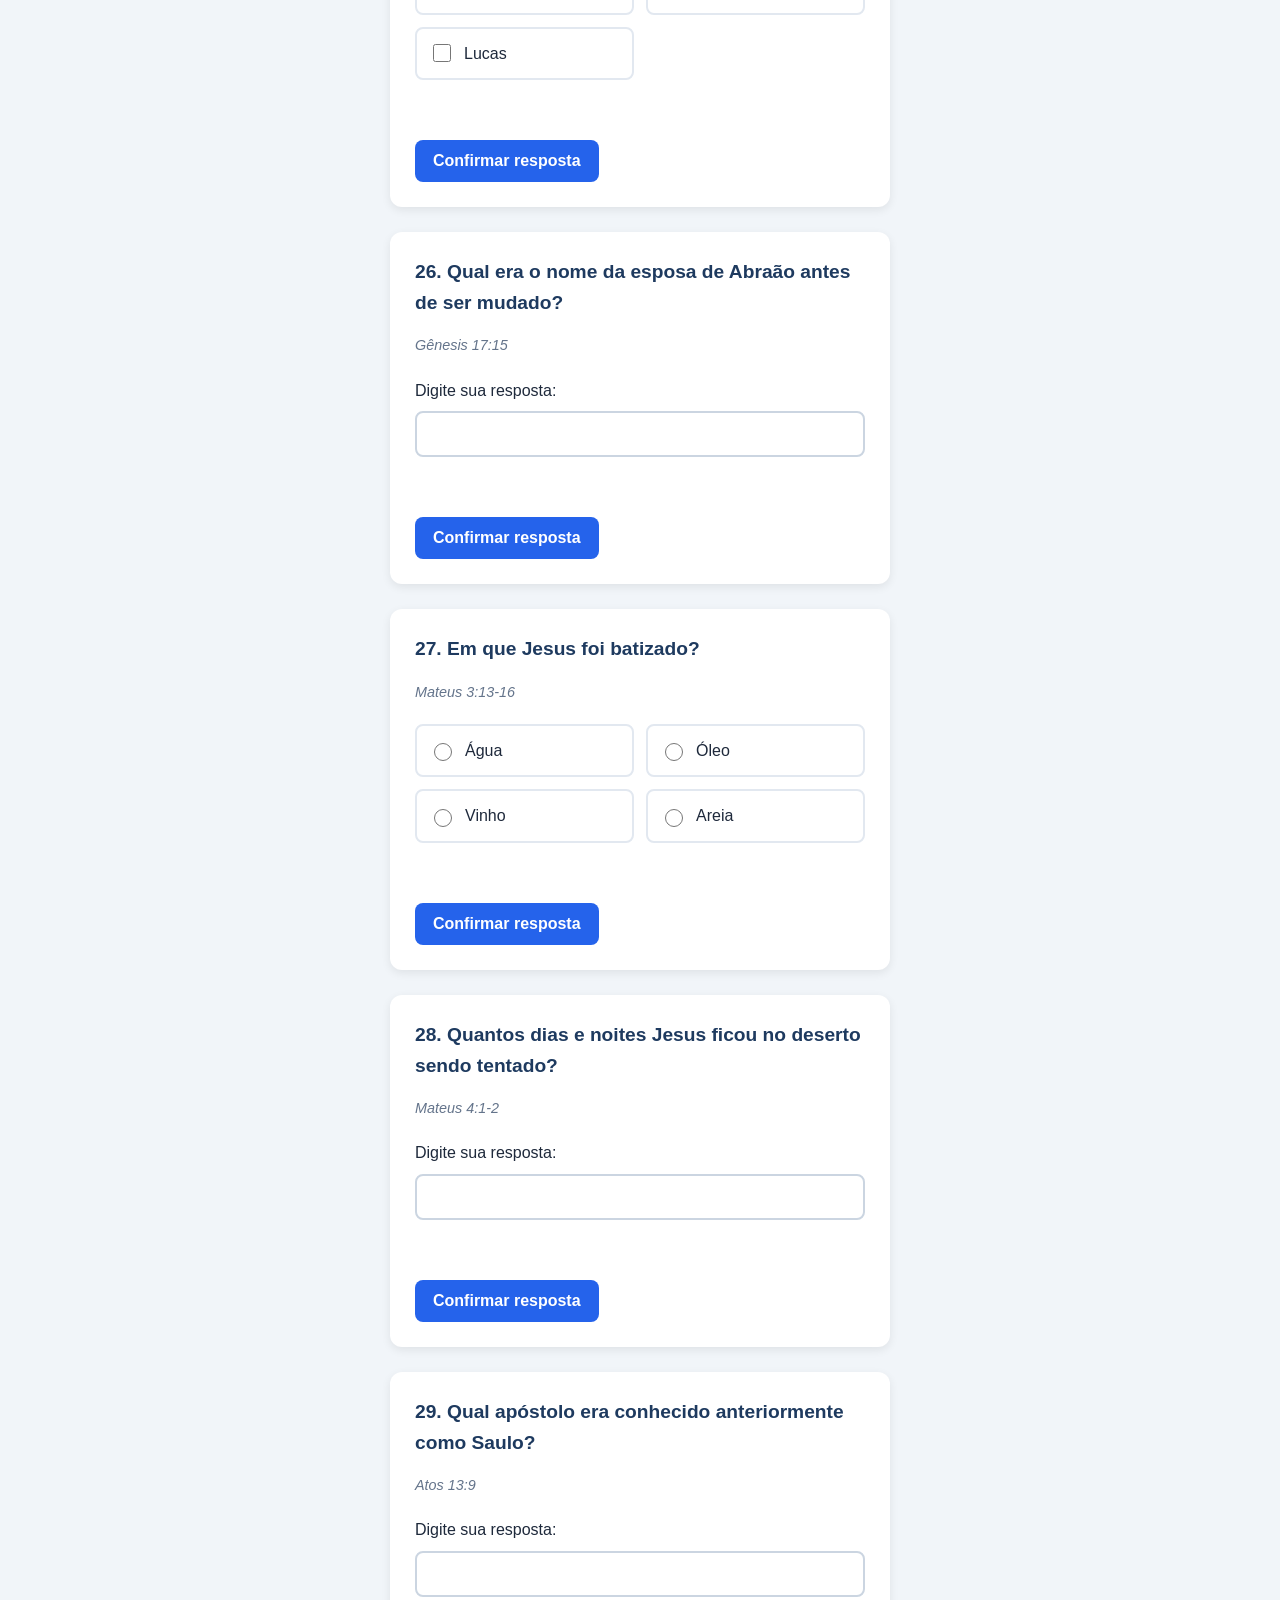
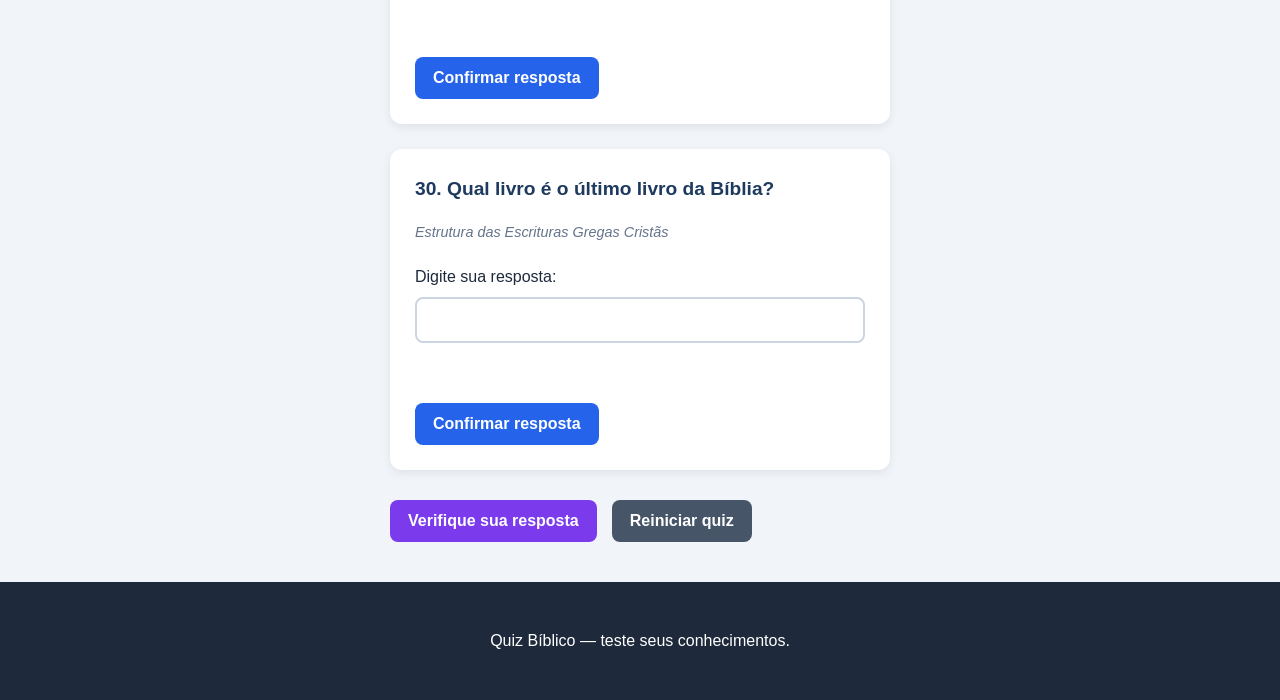
==== commit 684b0be6: "Permite ampliar imagens das perguntas em nova aba" ====
--- a/index.html
+++ b/index.html
@@ -104,10 +104,12 @@
                 </span>
 
                 <!-- TAG DE IMAGEM DA INTERNET -->
+                <a href="imagens/enoque.png" target="_blank" title="Toque para ampliar">
                 <img 
                 src="imagens/enoque.png" 
                 alt="Ilustração da pergunta" 
                 class="imagem-pergunta">
+                </a>
 
                 <label for="p1">
                     Digite sua resposta:
--- a/style.css
+++ b/style.css
@@ -369,14 +369,15 @@
 
         }
 
-        /* =================================================
+       /* =================================================
         IMAGENS DAS PERGUNTAS (Ajuste de tamanho e layout)
         ================================================== */
         .imagem-pergunta {
-            width: 100% !important;
-            max-width: 500px !important;
-            height: auto !important;
-            display: block !important;
-            margin: 15px auto !important;
-            border-radius: 8px;
-        }+            width: 100% !important;        /* Ocupa a largura disponível da caixa */
+            max-width: 320px !important;    /* Tamanho ideal para computador e telas grandes */
+            height: auto !important;       /* Mantém a proporção sem distorcer */
+            display: block !important;     /* Transforma em bloco para centralizar */
+            margin: 15px auto !important;  /* Centraliza a imagem no card */
+            border-radius: 8px;            /* Arredonda os cantos */
+        }
+        
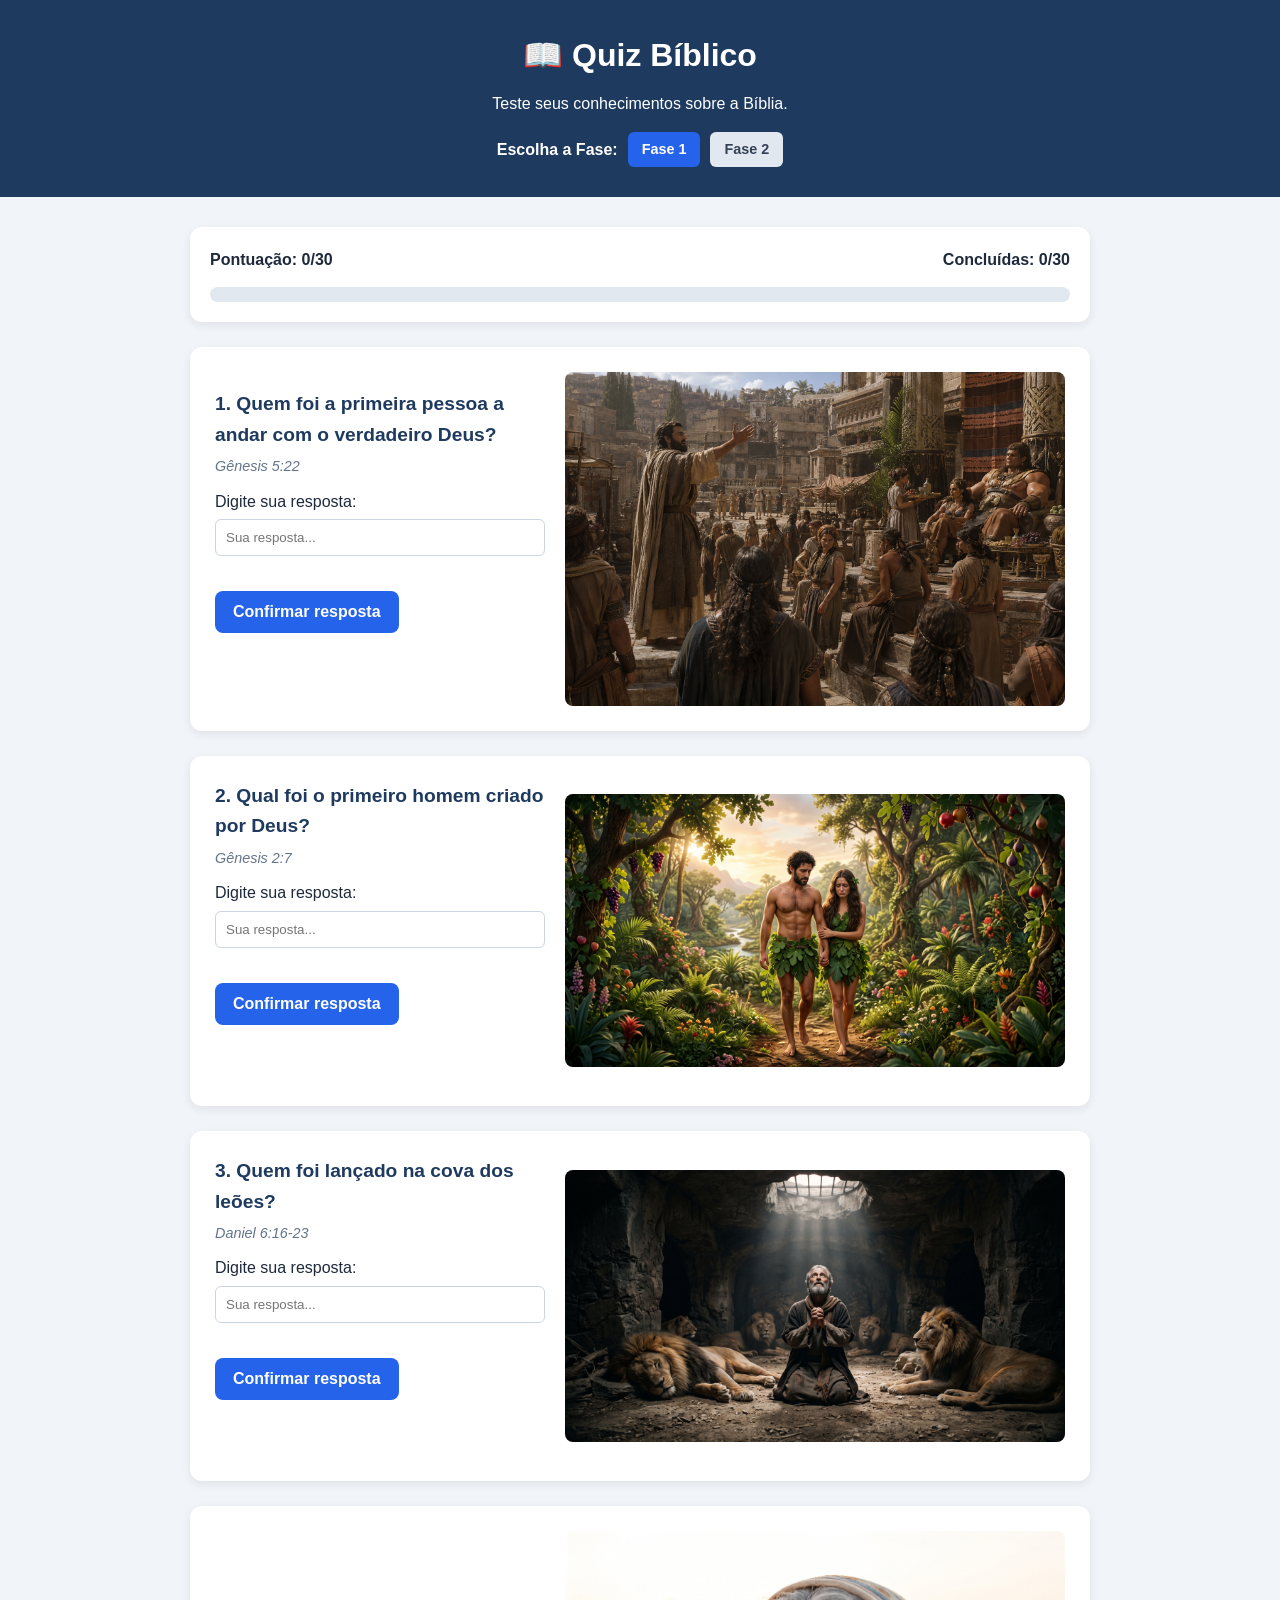
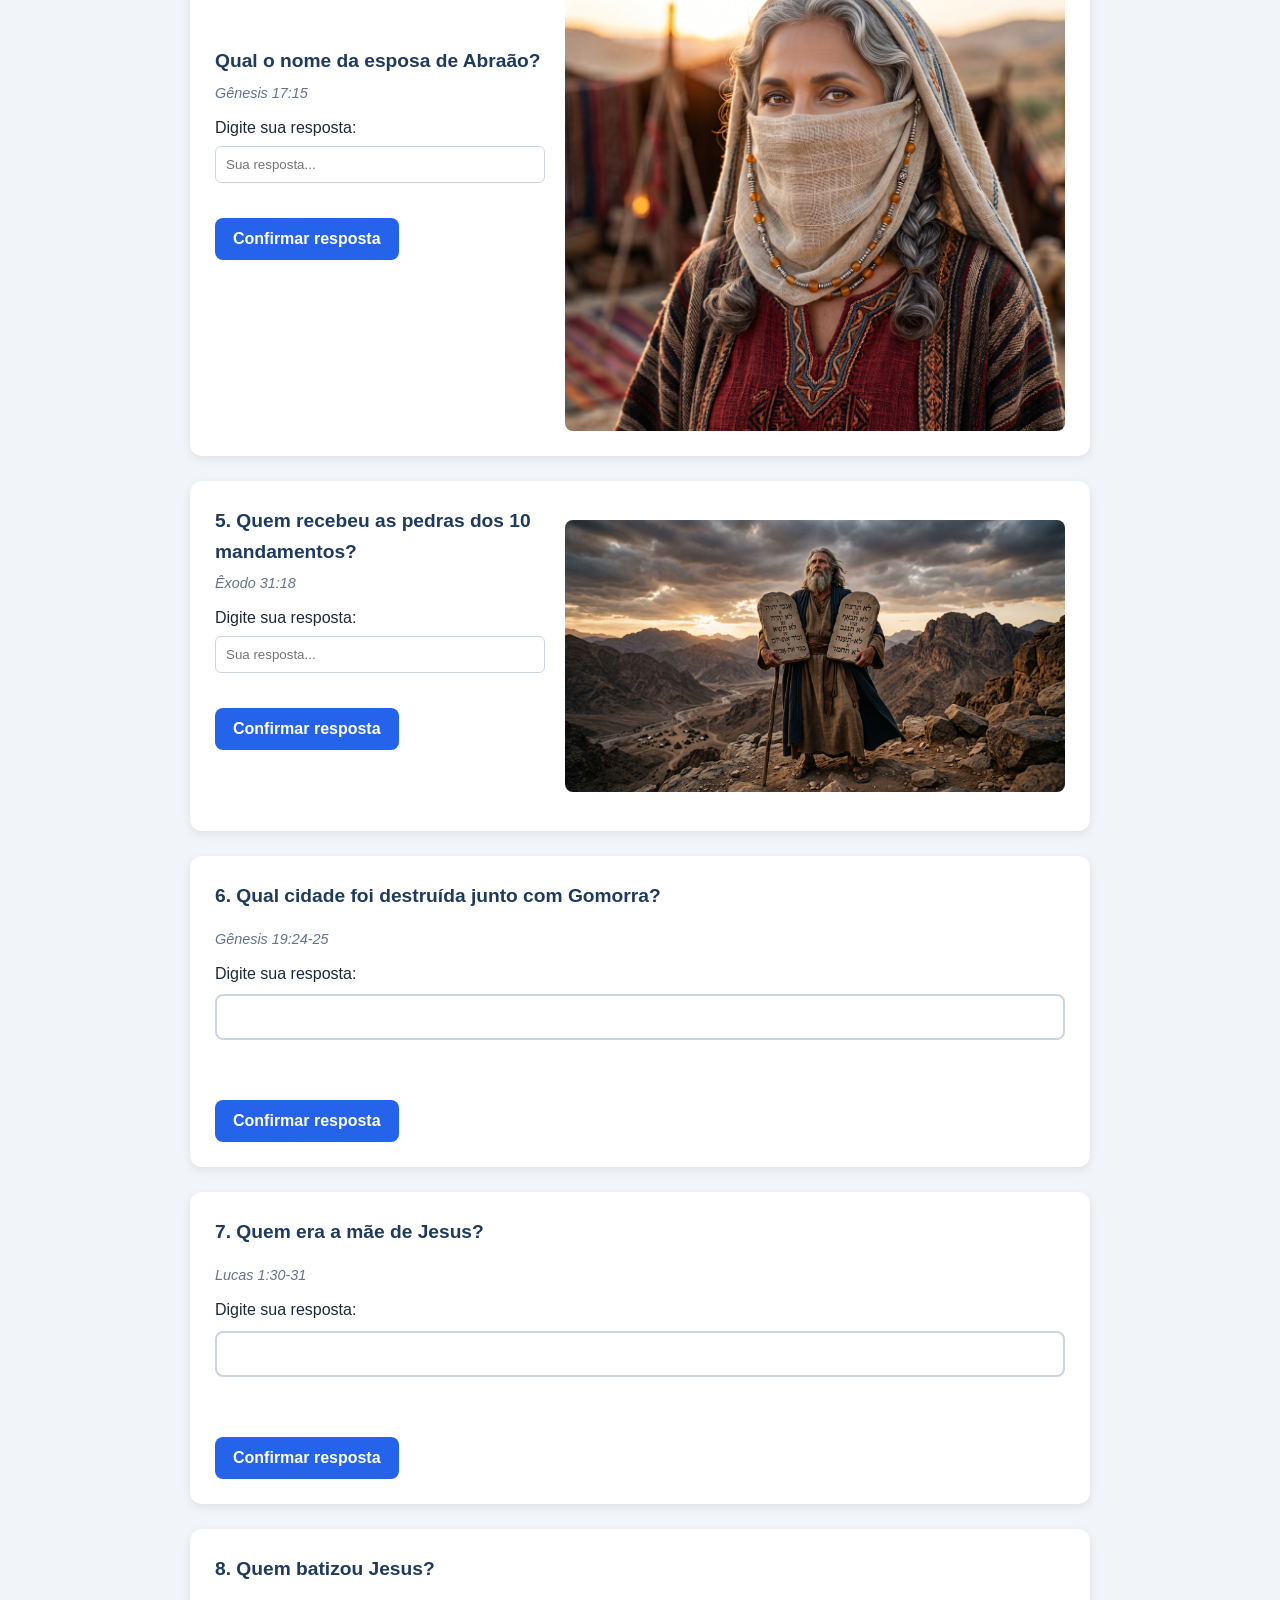
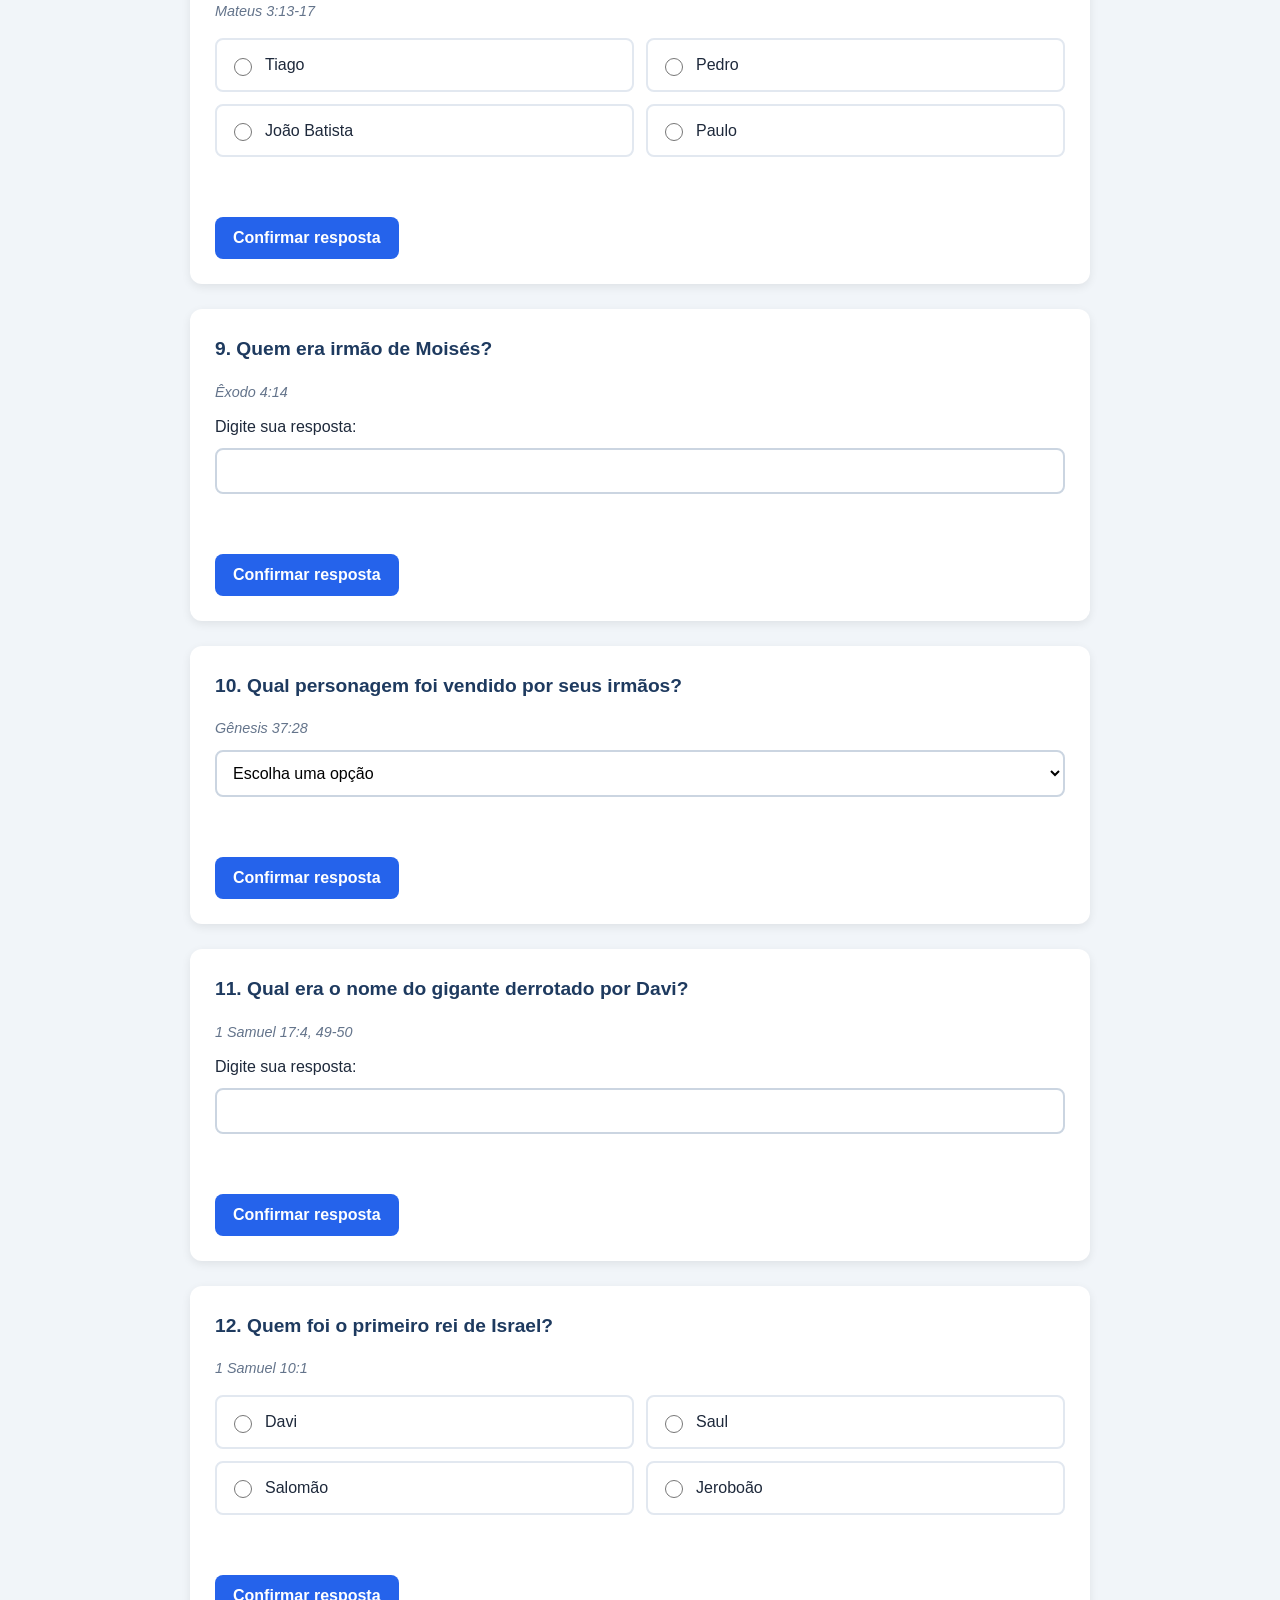
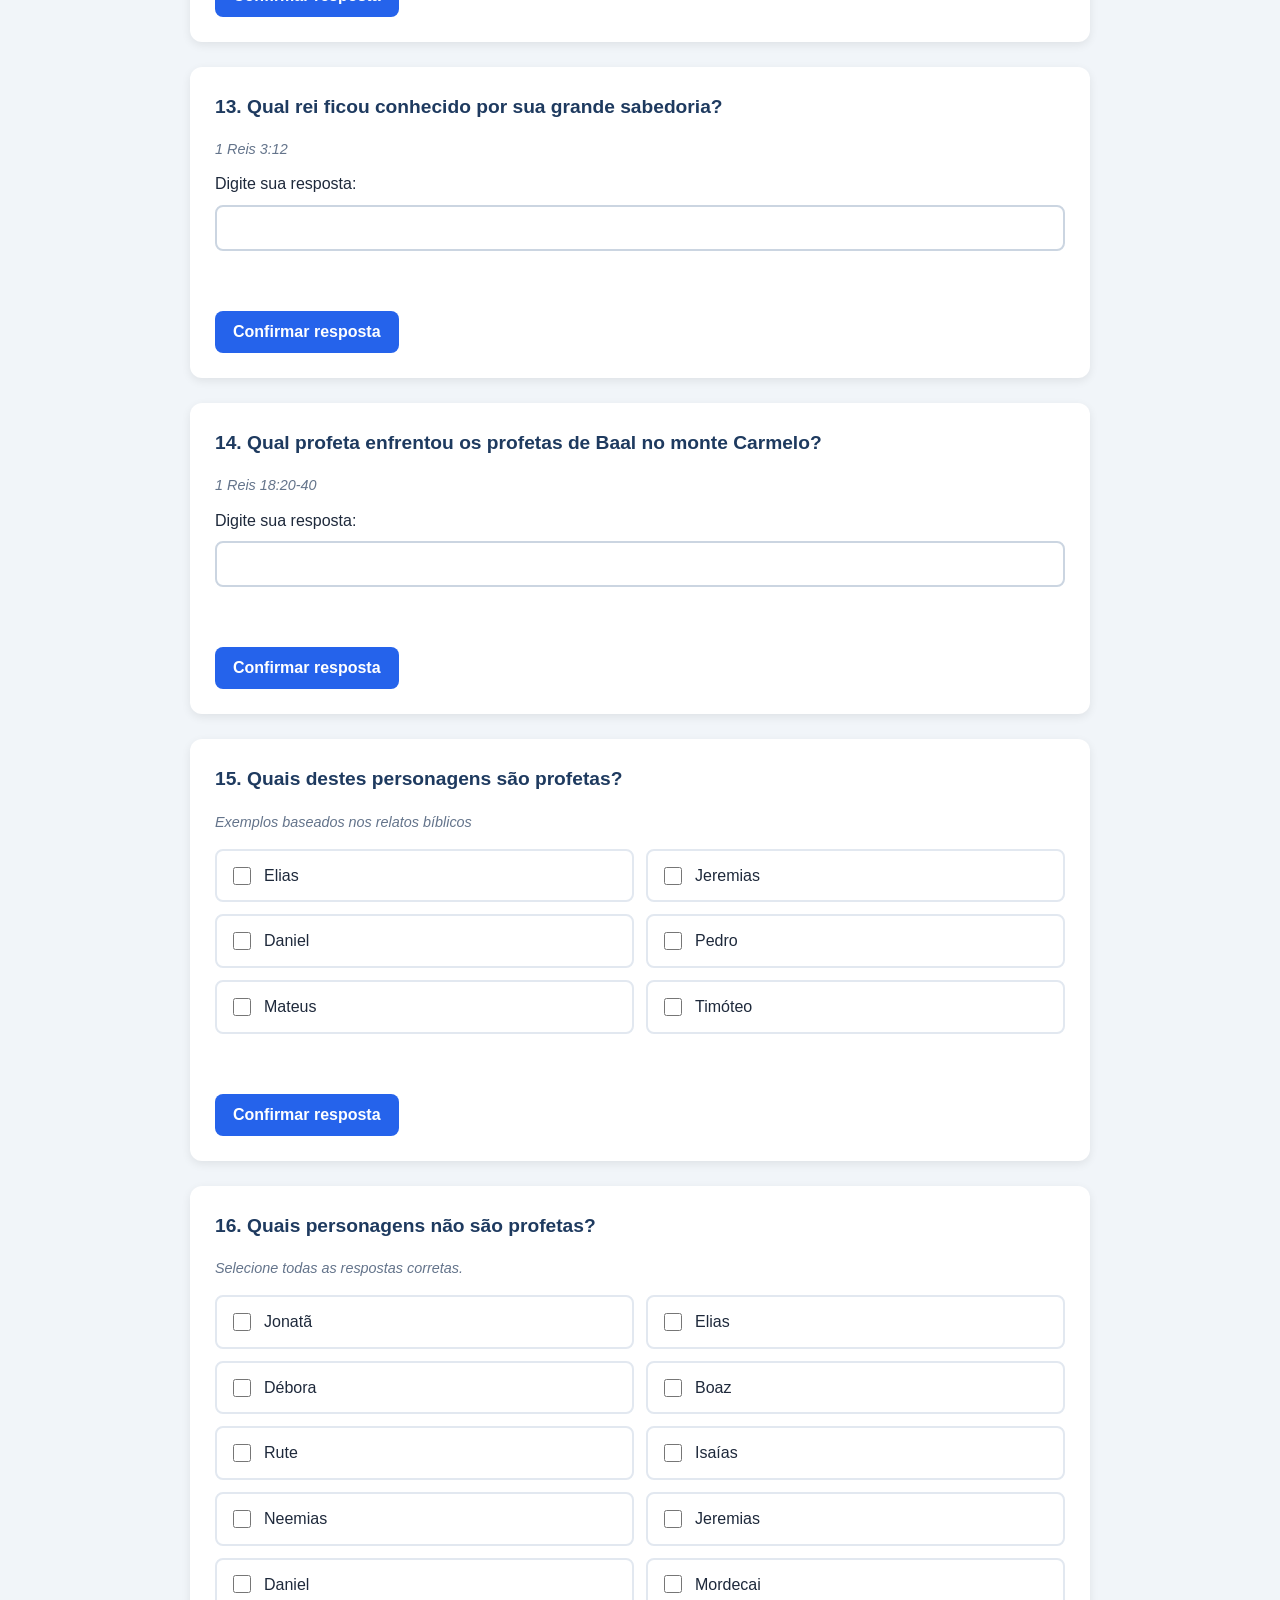
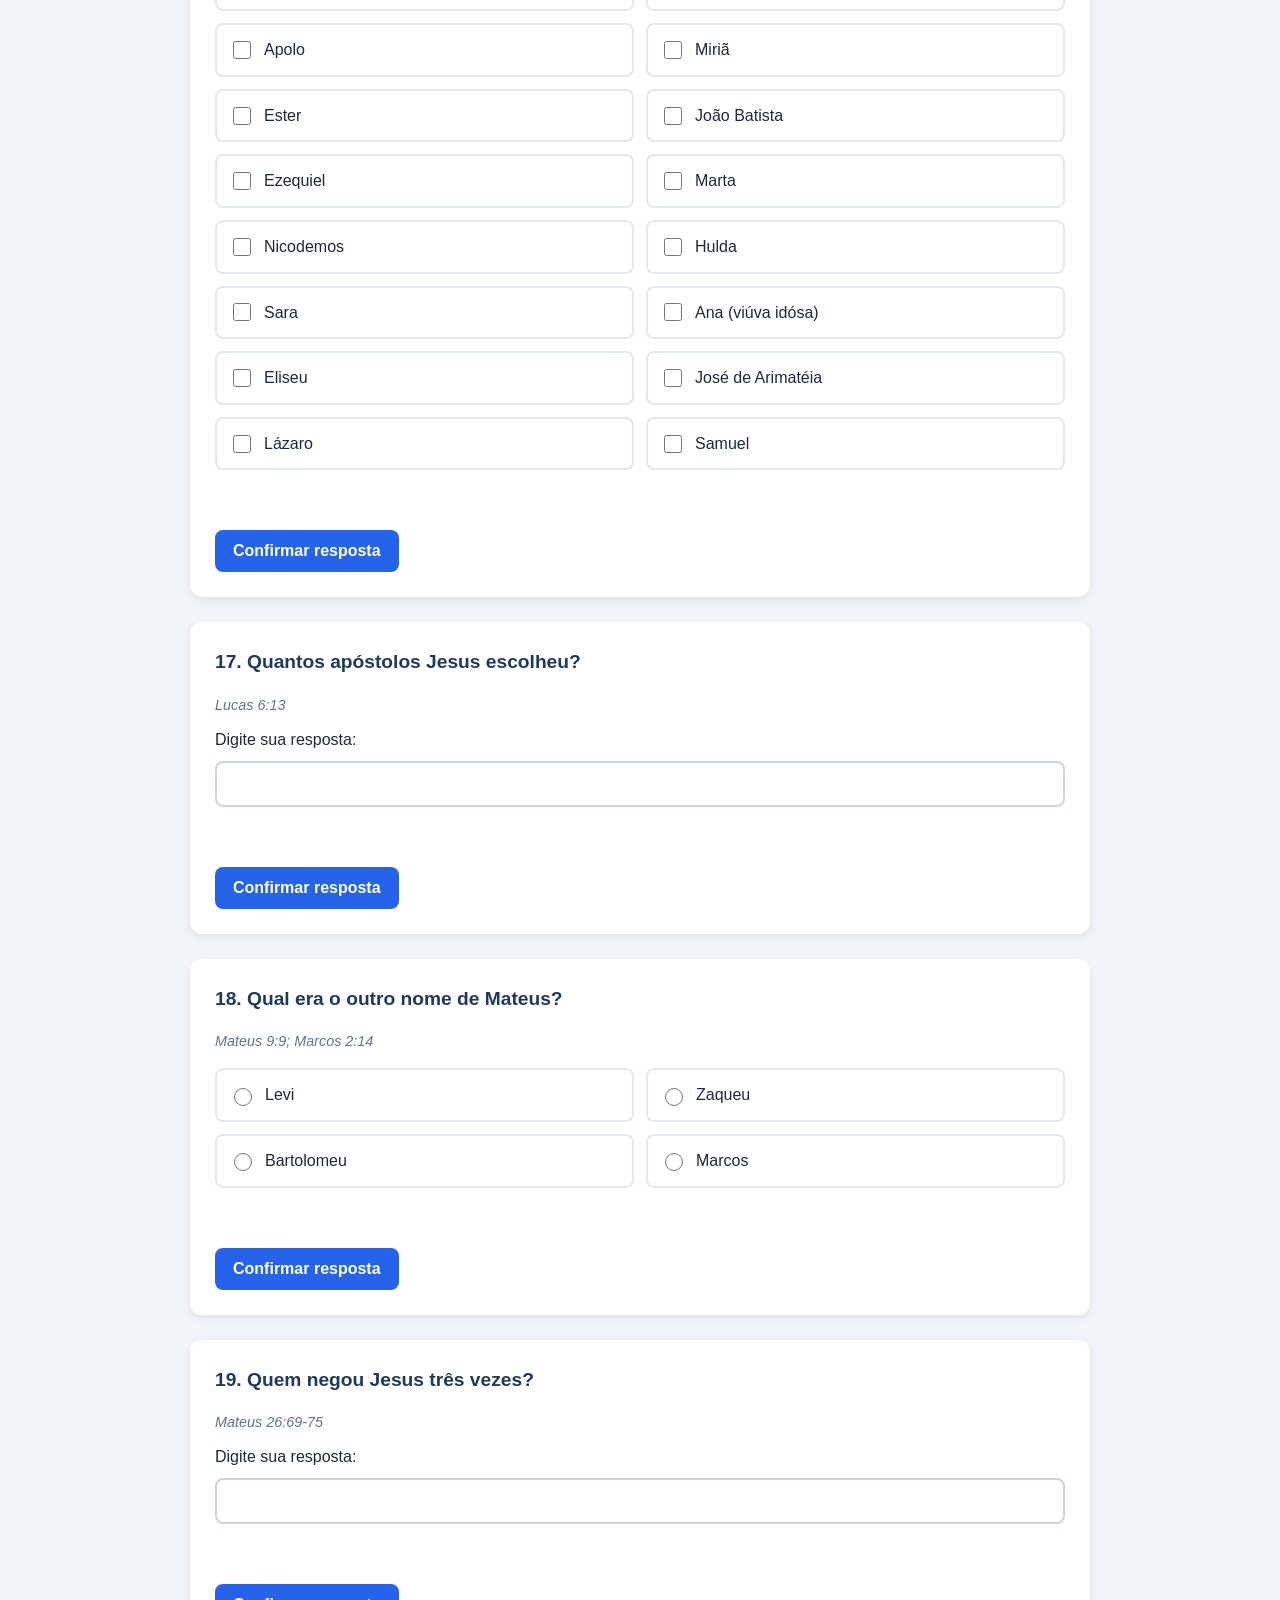
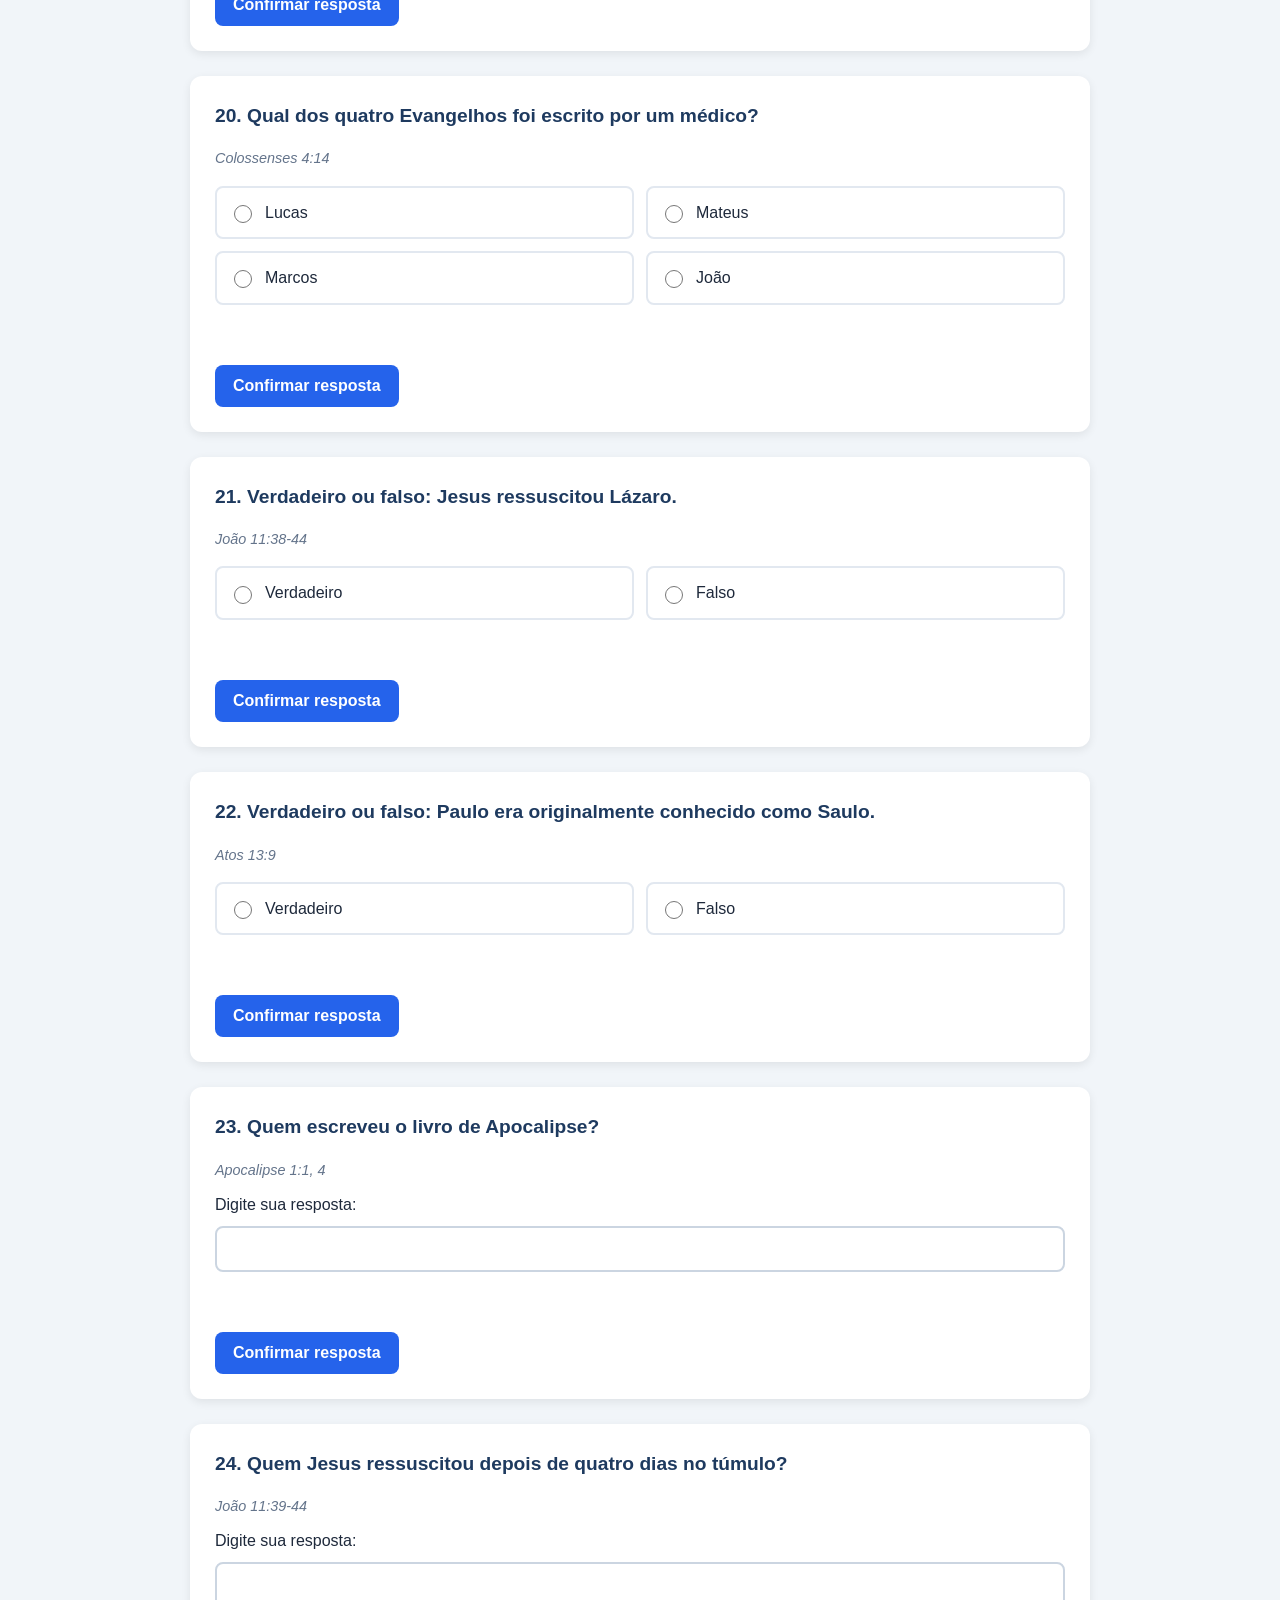
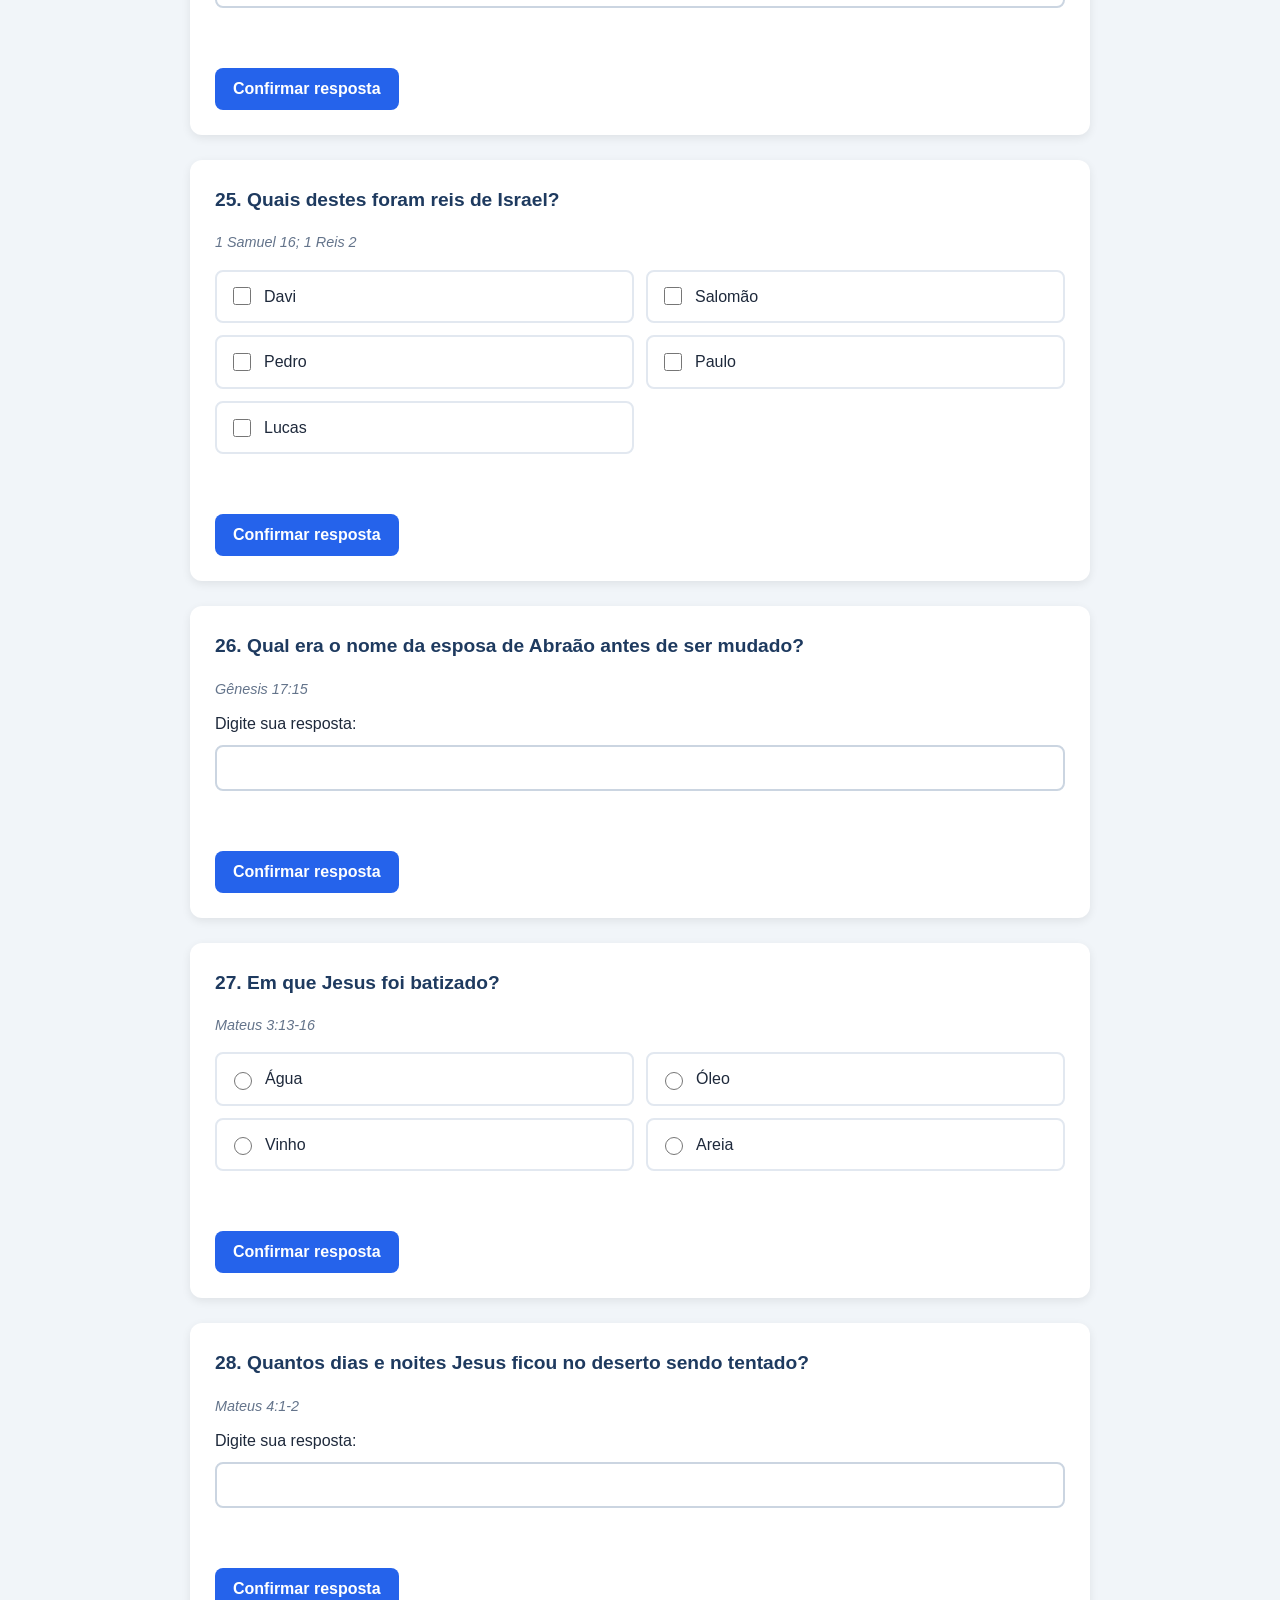
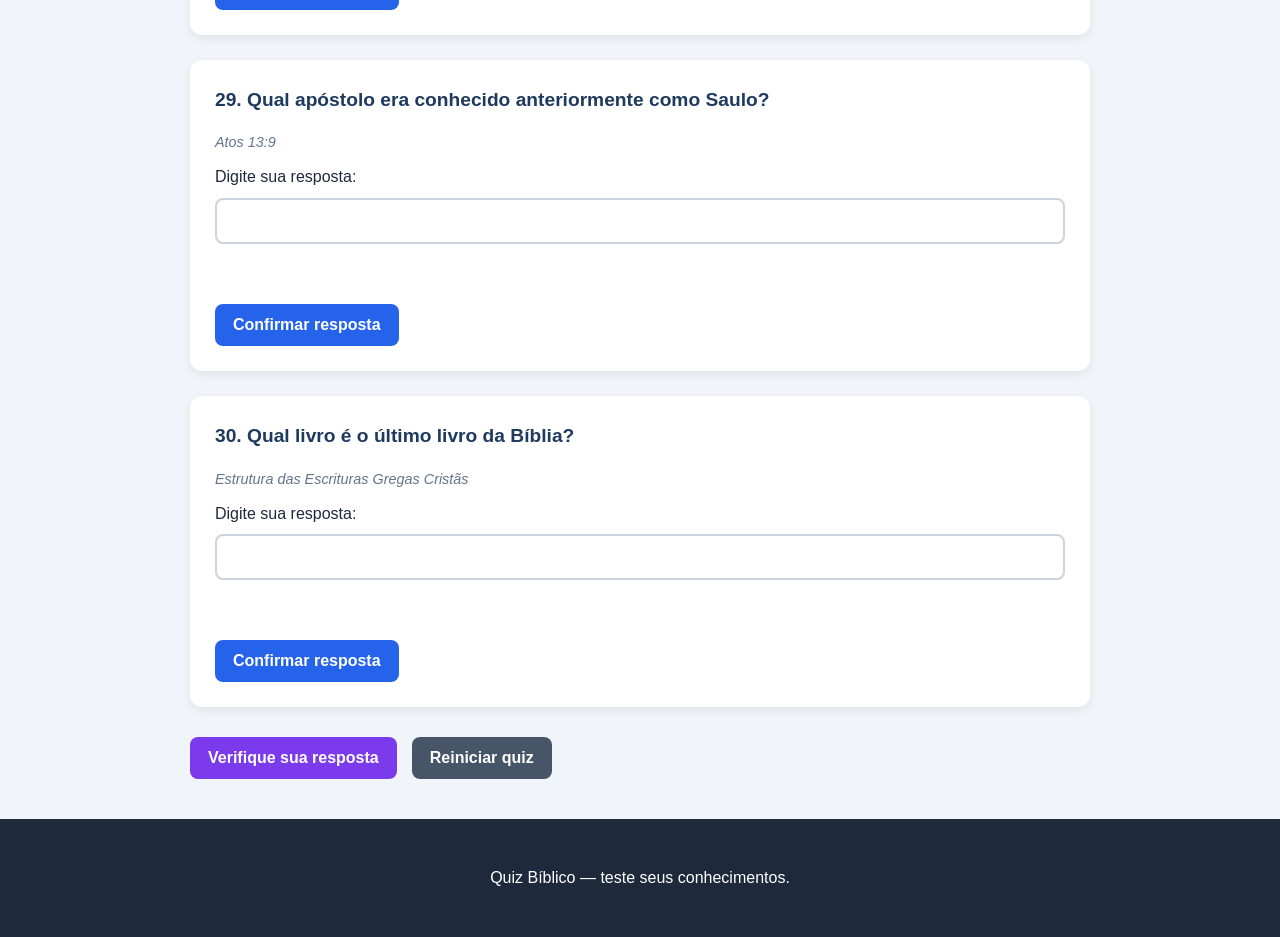
==== commit e98b8b55: "mudança no tamamho das imagens 1-5" ====
--- a/index.html
+++ b/index.html
@@ -89,154 +89,109 @@
         <form id="quiz">
 
 
-            <!-- =================================================
+          <!-- =================================================
                  PERGUNTA 1
             ================================================== -->
-
-            <section class="pergunta">
-
-                <h2>
-                    1. Quem foi a primeira pessoa a andar com o verdadeiro Deus?
-                </h2>
-
-                <span class="referencia">
-                    Gênesis 5:22
-                </span>
-
-                <!-- TAG DE IMAGEM DA INTERNET -->
-                <a href="imagens/enoque.png" target="_blank" title="Toque para ampliar">
-                <img 
-                src="imagens/enoque.png" 
-                alt="Ilustração da pergunta" 
-                class="imagem-pergunta">
-                </a>
-
-                <label for="p1">
-                    Digite sua resposta:
-                </label>
-
-                <input
-                    type="text"
-                    id="p1"
-                    class="campo-texto"
-                    autocomplete="off">
-
-                <div
-                    id="msg1"
-                    class="mensagem"
-                    aria-live="polite">
-                </div>
-
-                <button
-                    type="button"
-                    class="botao-confirmar"
-                    onclick="verificarQuestao(1)">
-
-                    Confirmar resposta
-
-                </button>
-
-            </section>
-
-
-
-            <!-- =================================================
+            <section class="pergunta">
+
+                <div class="conteudo-pergunta">
+                    
+                    <!-- LADO ESQUERDO: Texto, referência, campo e botão -->
+                    <div class="lado-texto">
+                        <h2 class="titulo-pergunta">1. Quem foi a primeira pessoa a andar com o verdadeiro Deus?</h2>
+                        <span class="referencia">Gênesis 5:22</span>
+                        
+                        <label for="p1">Digite sua resposta:</label>
+                        <input type="text" id="p1" class="campo-resposta" placeholder="Sua resposta...">
+                        
+                        <button class="botao-confirmar" onclick="verificarQuestao(1)">Confirmar resposta</button>
+
+                        <p id="msg1" class="mensagem"></p>
+                    </div>
+
+                    <!-- LADO DIREITO: Imagem -->
+                    <div class="lado-imagem">
+                        <img 
+                            src="imagens/enoque.png" 
+                            alt="Ilustração da pergunta 1" 
+                            class="imagem-pergunta"
+                            onclick="ampliarImagem(this)"
+                        >
+                    </div>
+
+                </div>
+
+            </section>
+
+           <!-- =================================================
                  PERGUNTA 2
             ================================================== -->
-
-            <section class="pergunta">
-
-                <h2>
-                    2. Qual foi o primeiro homem criado por Deus?
-                </h2>
-
-                <span class="referencia">
-                    Gênesis 2:7
-                </span>
-
-                <!-- TAG DE IMAGEM DA INTERNET -->
-                <img 
-                src="imagens/adao.jfif" 
-                alt="Ilustração da pergunta" 
-                class="imagem-pergunta">
-
-                <label for="p2">
-                    Digite sua resposta:
-                </label>
-
-                <input
-                    type="text"
-                    id="p2"
-                    class="campo-texto"
-                    autocomplete="off">
-
-                <div
-                    id="msg2"
-                    class="mensagem"
-                    aria-live="polite">
-                </div>
-
-                <button
-                    type="button"
-                    class="botao-confirmar"
-                    onclick="verificarQuestao(2)">
-
-                    Confirmar resposta
-
-                </button>
-
-            </section>
-
-
+            <section class="pergunta">
+
+                <div class="conteudo-pergunta">
+                    
+                    <!-- LADO ESQUERDO: Texto, referência, campo e botão -->
+                    <div class="lado-texto">
+                        <h2 class="titulo-pergunta">2. Qual foi o primeiro homem criado por Deus?</h2>
+                        <span class="referencia">Gênesis 2:7</span>
+                        
+                        <label for="p2">Digite sua resposta:</label>
+                        <input type="text" id="p2" class="campo-resposta" autocomplete="off" placeholder="Sua resposta...">
+                        
+                        <!-- Chama a função verificarQuestao(2) -->
+                        <button type="button" class="botao-confirmar" onclick="verificarQuestao(2)">Confirmar resposta</button>
+
+                        <p id="msg2" class="mensagem" aria-live="polite"></p>
+                    </div>
+
+                    <!-- LADO DIREITO: Imagem -->
+                    <div class="lado-imagem">
+                        <img 
+                            src="imagens/adao.jfif" 
+                            alt="Ilustração da pergunta 2" 
+                            class="imagem-pergunta"
+                            onclick="ampliarImagem(this)"
+                        >
+                    </div>
+
+                </div>
+
+            </section>
 
             <!-- =================================================
                  PERGUNTA 3
             ================================================== -->
-
-            <section class="pergunta">
-
-                <h2>
-                    3. Quem foi lançado na cova dos leões?
-                </h2>
-
-                <span class="referencia">
-                    Daniel 6:16-23
-                </span>
-
-                <!-- TAG DE IMAGEM DA INTERNET -->
-                <img 
-                src="imagens/daniel.jfif" 
-                alt="Ilustração da pergunta" 
-                class="imagem-pergunta">
-
-
-                <label for="p3">
-                    Digite sua resposta:
-                </label>
-
-                <input
-                    type="text"
-                    id="p3"
-                    class="campo-texto"
-                    autocomplete="off">
-
-                <div
-                    id="msg3"
-                    class="mensagem"
-                    aria-live="polite">
-                </div>
-
-                <button
-                    type="button"
-                    class="botao-confirmar"
-                    onclick="verificarQuestao(3)">
-
-                    Confirmar resposta
-
-                </button>
-
-            </section>
-
+<section class="pergunta">
+
+                <div class="conteudo-pergunta">
+                    
+                    <!-- LADO ESQUERDO: Texto, referência, campo e botão -->
+                    <div class="lado-texto">
+                        <h2 class="titulo-pergunta">3. Quem foi lançado na cova dos leões?</h2>
+                        <span class="referencia">Daniel 6:16-23</span>
+                        
+                        <label for="p3">Digite sua resposta:</label>
+                        <input type="text" id="p3" class="campo-resposta" autocomplete="off" placeholder="Sua resposta...">
+                        
+                        <!-- Chama a função verificarQuestao(3) -->
+                        <button type="button" class="botao-confirmar" onclick="verificarQuestao(3)">Confirmar resposta</button>
+
+                        <p id="msg3" class="mensagem" aria-live="polite"></p>
+                    </div>
+
+                    <!-- LADO DIREITO: Imagem -->
+                    <div class="lado-imagem">
+                        <img 
+                            src="imagens/daniel.jfif" 
+                            alt="Ilustração da pergunta 3" 
+                            class="imagem-pergunta"
+                            onclick="ampliarImagem(this)"
+                        >
+                    </div>
+
+                </div>
+
+            </section>
 
 
             <!-- =================================================
@@ -245,48 +200,35 @@
 
             <section class="pergunta">
 
-                <h2>
-                    4. Qual era o nome da esposa de Abraão?
-                </h2>
-
-                <span class="referencia">
-                    Gênesis 17:15
-                </span>
-
-                <!-- TAG DE IMAGEM DA INTERNET -->
-                <img 
-                src="imagens/sara.jfif" 
-                alt="Ilustração da pergunta" 
-                class="imagem-pergunta">
-
-                <label for="p4">
-                    Digite sua resposta:
-                </label>
-
-                <input
-                    type="text"
-                    id="p4"
-                    class="campo-texto"
-                    autocomplete="off">
-
-                <div
-                    id="msg4"
-                    class="mensagem"
-                    aria-live="polite">
-                </div>
-
-                <button
-                    type="button"
-                    class="botao-confirmar"
-                    onclick="verificarQuestao(4)">
-
-                    Confirmar resposta
-
-                </button>
-
-            </section>
-
-
+                <div class="conteudo-pergunta">
+                    
+                    <!-- LADO ESQUERDO: Texto, referência, campo e botão -->
+                    <div class="lado-texto">
+                        <h2 class="titulo-pergunta">Qual o nome da esposa de Abraão?</h2>
+                        <span class="referencia">Gênesis 17:15</span>
+                        
+                        <label for="p4">Digite sua resposta:</label>
+                        <input type="text" id="p4" class="campo-resposta" autocomplete="off" placeholder="Sua resposta...">
+                        
+                        <!-- Chama a função verificarQuestao(2) -->
+                        <button type="button" class="botao-confirmar" onclick="verificarQuestao(3)">Confirmar resposta</button>
+
+                        <p id="msg4" class="mensagem" aria-live="polite"></p>
+                    </div>
+
+                    <!-- LADO DIREITO: Imagem -->
+                    <div class="lado-imagem">
+                        <img 
+                            src="imagens/sara.jfif" 
+                            alt="Ilustração da pergunta 4" 
+                            class="imagem-pergunta"
+                            onclick="ampliarImagem(this)"
+                        >
+                    </div>
+
+                </div>
+
+            </section>
 
             <!-- =================================================
                  PERGUNTA 5
@@ -294,74 +236,35 @@
 
             <section class="pergunta">
 
-                <h2>
-                    5. Quem recebeu os Dez Mandamentos?
-                </h2>
-
-                <span class="referencia">
-                    Êxodo 31:18
-                </span>
-
-                <!-- TAG DE IMAGEM DA INTERNET -->
-                <img 
-                src="imagens/moises.jfif" 
-                alt="Ilustração da pergunta" 
-                class="imagem-pergunta">
-
-                <div class="opcoes">
-
-                    <label class="opcao">
-                        <input
-                            type="radio"
-                            name="p5"
-                            value="arao">
-                        Arão
-                    </label>
-
-                    <label class="opcao">
-                        <input
-                            type="radio"
-                            name="p5"
-                            value="moises">
-                        Moisés
-                    </label>
-
-                    <label class="opcao">
-                        <input
-                            type="radio"
-                            name="p5"
-                            value="josue">
-                        Josué
-                    </label>
-
-                    <label class="opcao">
-                        <input
-                            type="radio"
-                            name="p5"
-                            value="samuel">
-                        Samuel
-                    </label>
-
-                </div>
-
-                <div
-                    id="msg5"
-                    class="mensagem"
-                    aria-live="polite">
-                </div>
-
-                <button
-                    type="button"
-                    class="botao-confirmar"
-                    onclick="verificarQuestao(5)">
-
-                    Confirmar resposta
-
-                </button>
-
-            </section>
-
-
+                <div class="conteudo-pergunta">
+                    
+                    <!-- LADO ESQUERDO: Texto, referência, campo e botão -->
+                    <div class="lado-texto">
+                        <h2 class="titulo-pergunta">5. Quem recebeu as pedras dos 10 mandamentos?</h2>
+                        <span class="referencia">Êxodo 31:18</span>
+                        
+                        <label for="p5">Digite sua resposta:</label>
+                        <input type="text" id="p5" class="campo-resposta" placeholder="Sua resposta...">
+                        
+                        <button class="botao-confirmar" onclick="verificarQuestao(5)">Confirmar resposta</button>
+
+                        <p id="msg5" class="mensagem"></p>
+                    </div>
+
+                    <!-- LADO DIREITO: Imagem -->
+                    <div class="lado-imagem">
+                        <img 
+                            src="imagens/moises.jfif" 
+                            alt="Ilustração da pergunta 5" 
+                            class="imagem-pergunta"
+                            onclick="ampliarImagem(this)"
+                        >
+                    </div>
+
+                </div>
+
+            </section>
+ 
 
             <!-- =================================================
                  PERGUNTA 6
@@ -2006,6 +1909,12 @@
 
     <script src="script.js"></script>
 
+    <!-- MODAL PARA AMPLIAR A IMAGEM -->
+    <div id="modal-imagem" class="modal" onclick="fecharModal()">
+        <span class="fechar">&times;</span>
+        <img class="conteudo-modal" id="img-ampliada" alt="Imagem ampliada">
+    </div>
+
 </body>
 
 </html>
--- a/style.css
+++ b/style.css
@@ -74,7 +74,7 @@
         ===================================================== */
 
         main {
-            width: min(500px, 92%);
+            width: min(900px, 92%);
             margin: 30px auto;
         }
 
@@ -348,12 +348,13 @@
         }
 
 
-        /* =====================================================
-           RESPONSIVIDADE
+       /* =====================================================
+        RESPONSIVIDADE PARA CELULAR
         ===================================================== */
 
         @media (max-width: 600px) {
 
+            /* Regras gerais do site */
             .opcoes {
                 grid-template-columns: 1fr;
             }
@@ -367,17 +368,227 @@
                 font-size: 1.6rem;
             }
 
-        }
-
+            /* Estrutura da pergunta alinhada à esquerda */
+            .conteudo-pergunta {
+                display: flex;
+                flex-direction: column;
+                align-items: flex-start;
+            }
+
+            .lado-texto {
+                display: contents;
+            }
+
+            /* 1. Pergunta no topo */
+            .titulo-pergunta, .lado-texto h2 {
+                order: 1;
+                margin-bottom: 4px;
+                text-align: left;
+                width: 100%;
+            }
+
+            /* 2. Referência bíblica bem próxima da pergunta e da imagem */
+            .referencia {
+                order: 2;
+                margin-bottom: 10px;
+                text-align: left;
+                width: 100%;
+            }
+
+            /* 3. Imagem */
+            .lado-imagem {
+                order: 3;
+                width: 100%;
+                margin-bottom: 15px;
+            }
+
+            .lado-imagem .imagem-pergunta {
+                width: 100% !important;
+                max-width: 320px !important;
+                margin: 0 auto !important;
+            }
+
+            /* 4. Digite sua resposta, campo e botão */
+            .lado-texto label {
+                order: 4;
+                text-align: left;
+                width: 100%;
+                margin-bottom: 5px;
+            }
+
+            .campo-resposta {
+                order: 5;
+                width: 100%;
+                max-width: 100%;
+                margin-bottom: 12px;
+            }
+
+            .botao-confirmar {
+                order: 6;
+                width: 100%;
+            }
+
+            .mensagem {
+                order: 7;
+                width: 100%;
+                text-align: left;
+            }
+        }
        /* =================================================
         IMAGENS DAS PERGUNTAS (Ajuste de tamanho e layout)
         ================================================== */
         .imagem-pergunta {
             width: 100% !important;        /* Ocupa a largura disponível da caixa */
-            max-width: 320px !important;    /* Tamanho ideal para computador e telas grandes */
+            max-width: 500px !important;    /* Tamanho ideal para computador e telas grandes */
             height: auto !important;       /* Mantém a proporção sem distorcer */
             display: block !important;     /* Transforma em bloco para centralizar */
             margin: 15px auto !important;  /* Centraliza a imagem no card */
             border-radius: 8px;            /* Arredonda os cantos */
         }
-        +
+        /* =================================================
+        MODAL PARA AMPLIAR IMAGEM (POP-UP)
+        ================================================== */
+        .imagem-pergunta {
+            cursor: pointer; /* Indica para o usuário que a foto é clicável */
+        }
+
+        .modal {
+            display: none; 
+            position: fixed; 
+            z-index: 1000; 
+            left: 0;
+            top: 0;
+            width: 100%; 
+            height: 100%; 
+            background-color: rgba(0, 0, 0, 0.85); /* Fundo escuro com transparência */
+            justify-content: center;
+            align-items: center;
+            padding: 20px;
+            box-sizing: border-box;
+        }
+
+        .conteudo-modal {
+            max-width: 90%;
+            max-height: 80vh;
+            border-radius: 10px;
+            box-shadow: 0 4px 20px rgba(0, 0, 0, 0.5);
+            object-fit: contain;
+        }
+
+        .fechar {
+            position: absolute;
+            top: 20px;
+            right: 25px;
+            color: #ffffff;
+            font-size: 35px;
+            font-weight: bold;
+            cursor: pointer;
+        }
+
+       /* =================================================
+   LAYOUT LADO A LADO (COMPACTO)
+================================================== */
+
+.conteudo-pergunta {
+    display: flex;
+    flex-direction: row;
+    align-items: center;
+    justify-content: space-between;
+    gap: 20px;
+}
+
+.lado-texto {
+    flex: 1;
+}
+
+.lado-texto h2 {
+    margin-top: 0;
+    margin-bottom: 5px;
+}
+
+.referencia {
+    font-style: italic;
+    color: #64748b;
+    margin-top: 0;
+    margin-bottom: 10px;
+}
+
+.campo-resposta {
+    width: 100%;
+    padding: 10px;
+    margin-top: 5px;
+    margin-bottom: 15px;
+    border: 1px solid #cbd5e1;
+    border-radius: 6px;
+    display: block;
+    box-sizing: border-box;
+}
+
+.lado-imagem {
+    flex-shrink: 0;
+}
+
+.lado-imagem .imagem-pergunta {
+    width: 100% !important;
+    max-width: 500px !important;
+    height: auto !important;
+    margin: 0 !important;
+    border-radius: 8px;
+    cursor: pointer;
+}
+
+
+/* =================================================
+   RESPONSIVIDADE PARA CELULAR (Ordem personalizada)
+================================================== */
+@media (max-width: 600px) {
+
+    .conteudo-pergunta {
+        display: flex;
+        flex-direction: column;
+        align-items: center;
+    }
+
+    .lado-texto {
+        display: contents;
+    }
+
+    /* 1. Pergunta no topo */
+    .titulo-pergunta, .lado-texto h2 {
+        order: 1;
+        margin-bottom: 5px;
+    }
+
+    /* 2. Referência bíblica */
+    .referencia {
+        order: 2;
+        margin-bottom: 15px;
+    }
+
+    /* 3. Imagem */
+    .lado-imagem {
+        order: 3;
+        width: 100%;
+        margin-bottom: 15px;
+    }
+
+    .lado-imagem .imagem-pergunta {
+        width: 100% !important;
+        max-width: 320px !important;
+        margin: 0 auto !important;
+    }
+
+    /* 4. Digite sua resposta e botão de confirmar */
+    .lado-texto label,
+    .campo-resposta,
+    .botao-confirmar,
+    .mensagem {
+        order: 4;
+        width: 100%;
+    }
+
+    .campo-resposta {
+        max-width: 100%;
+    }
+}
